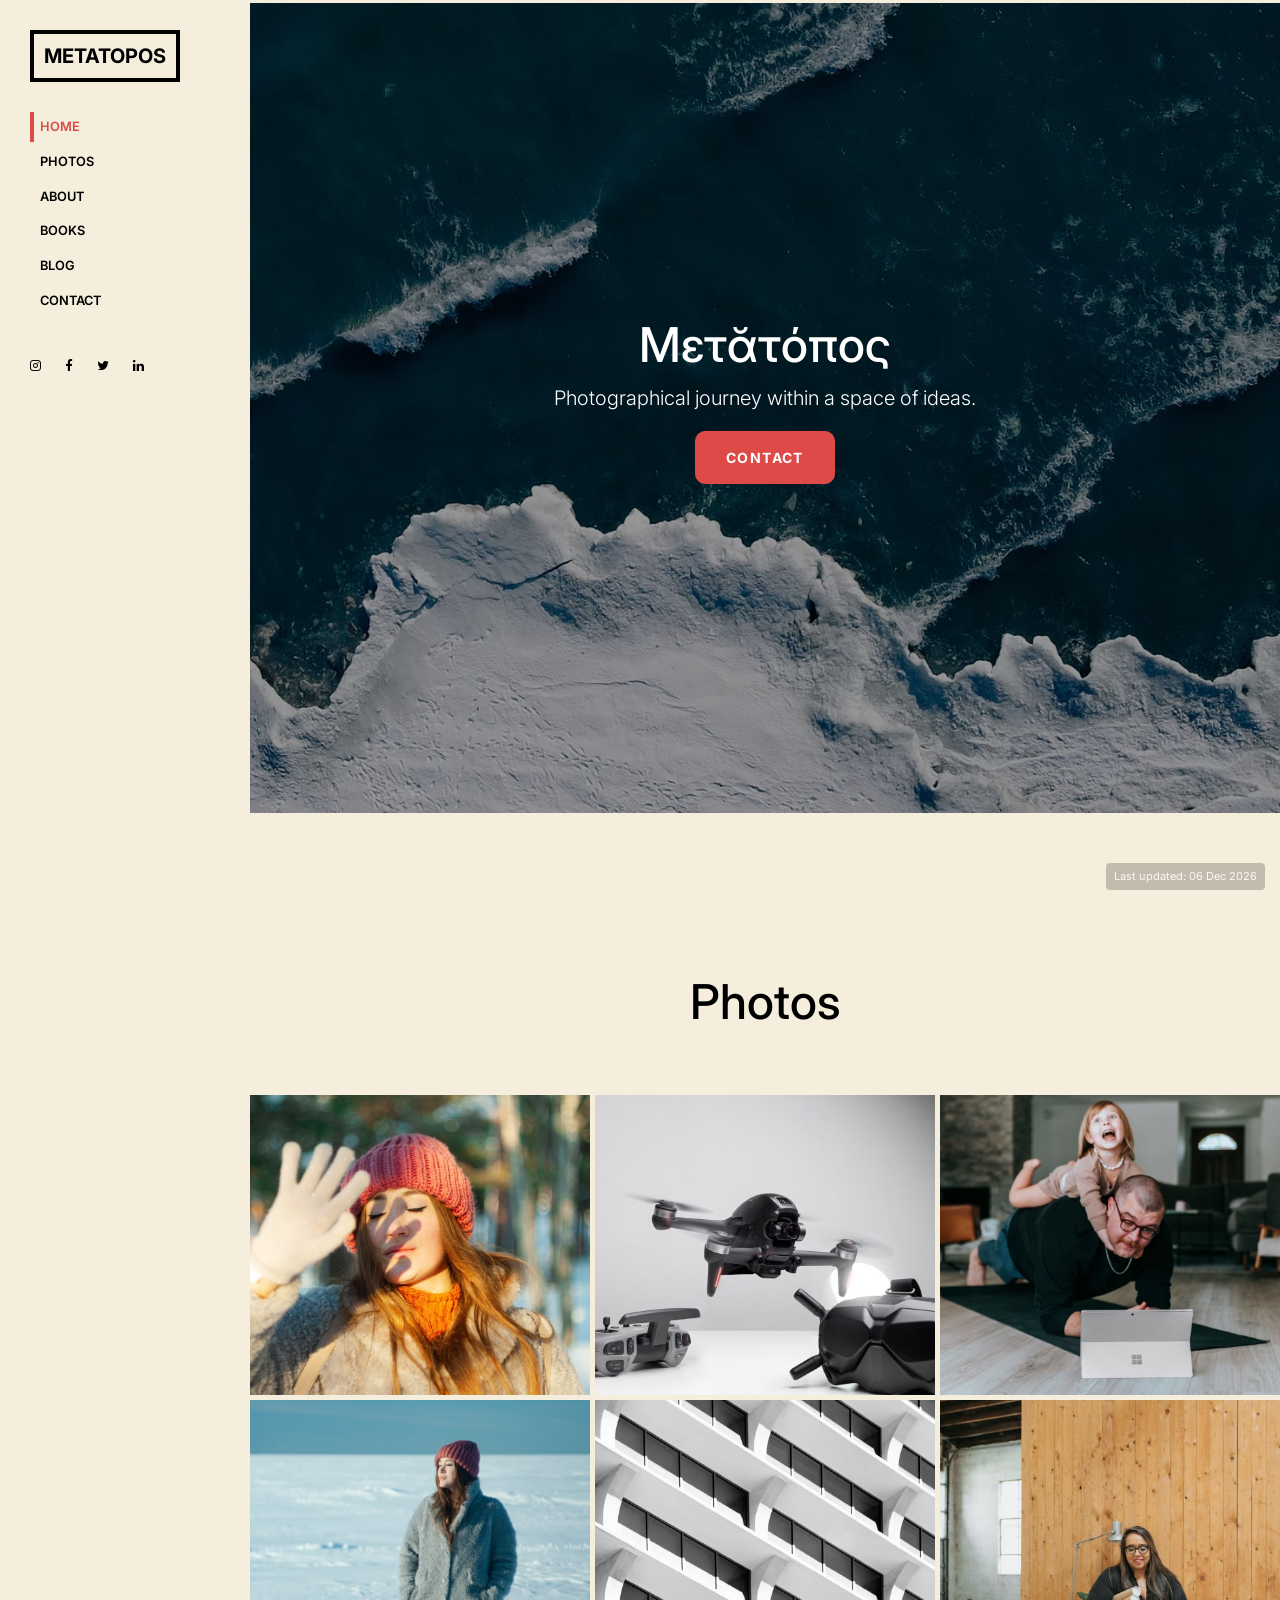
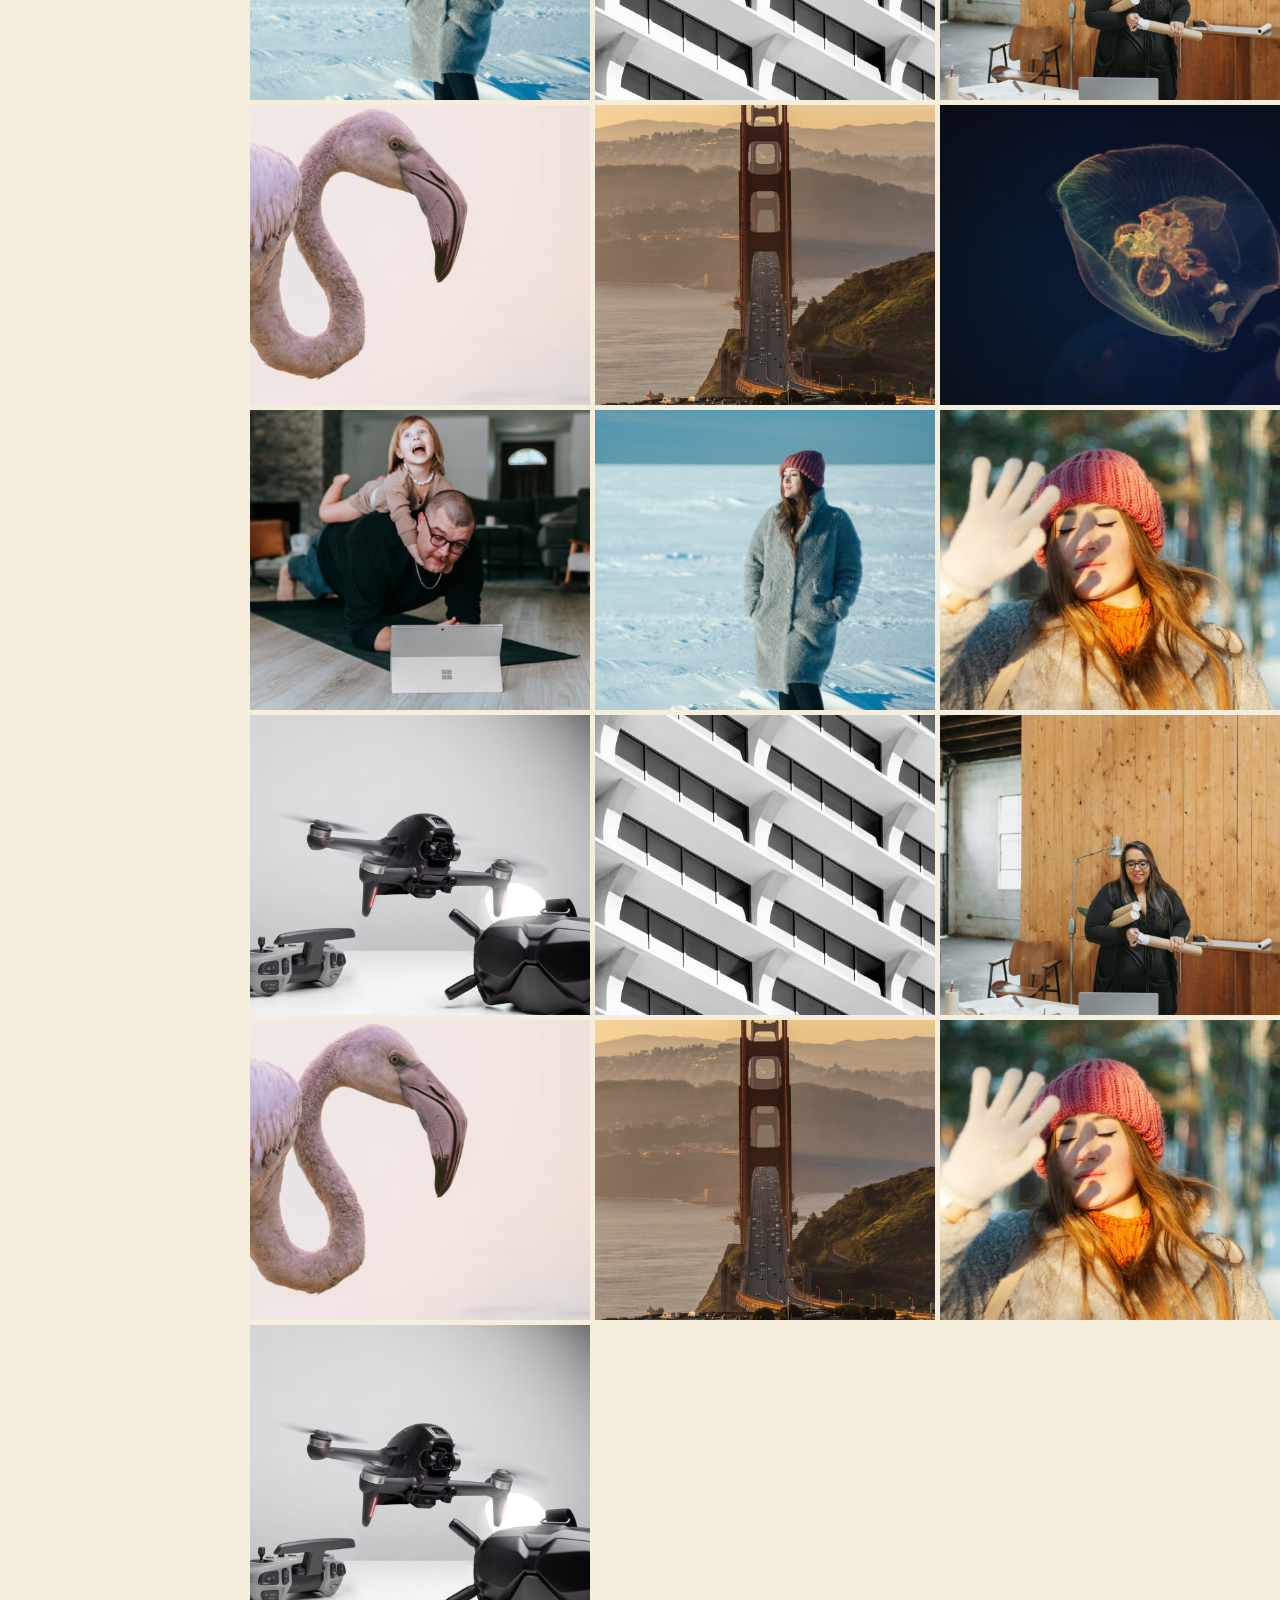
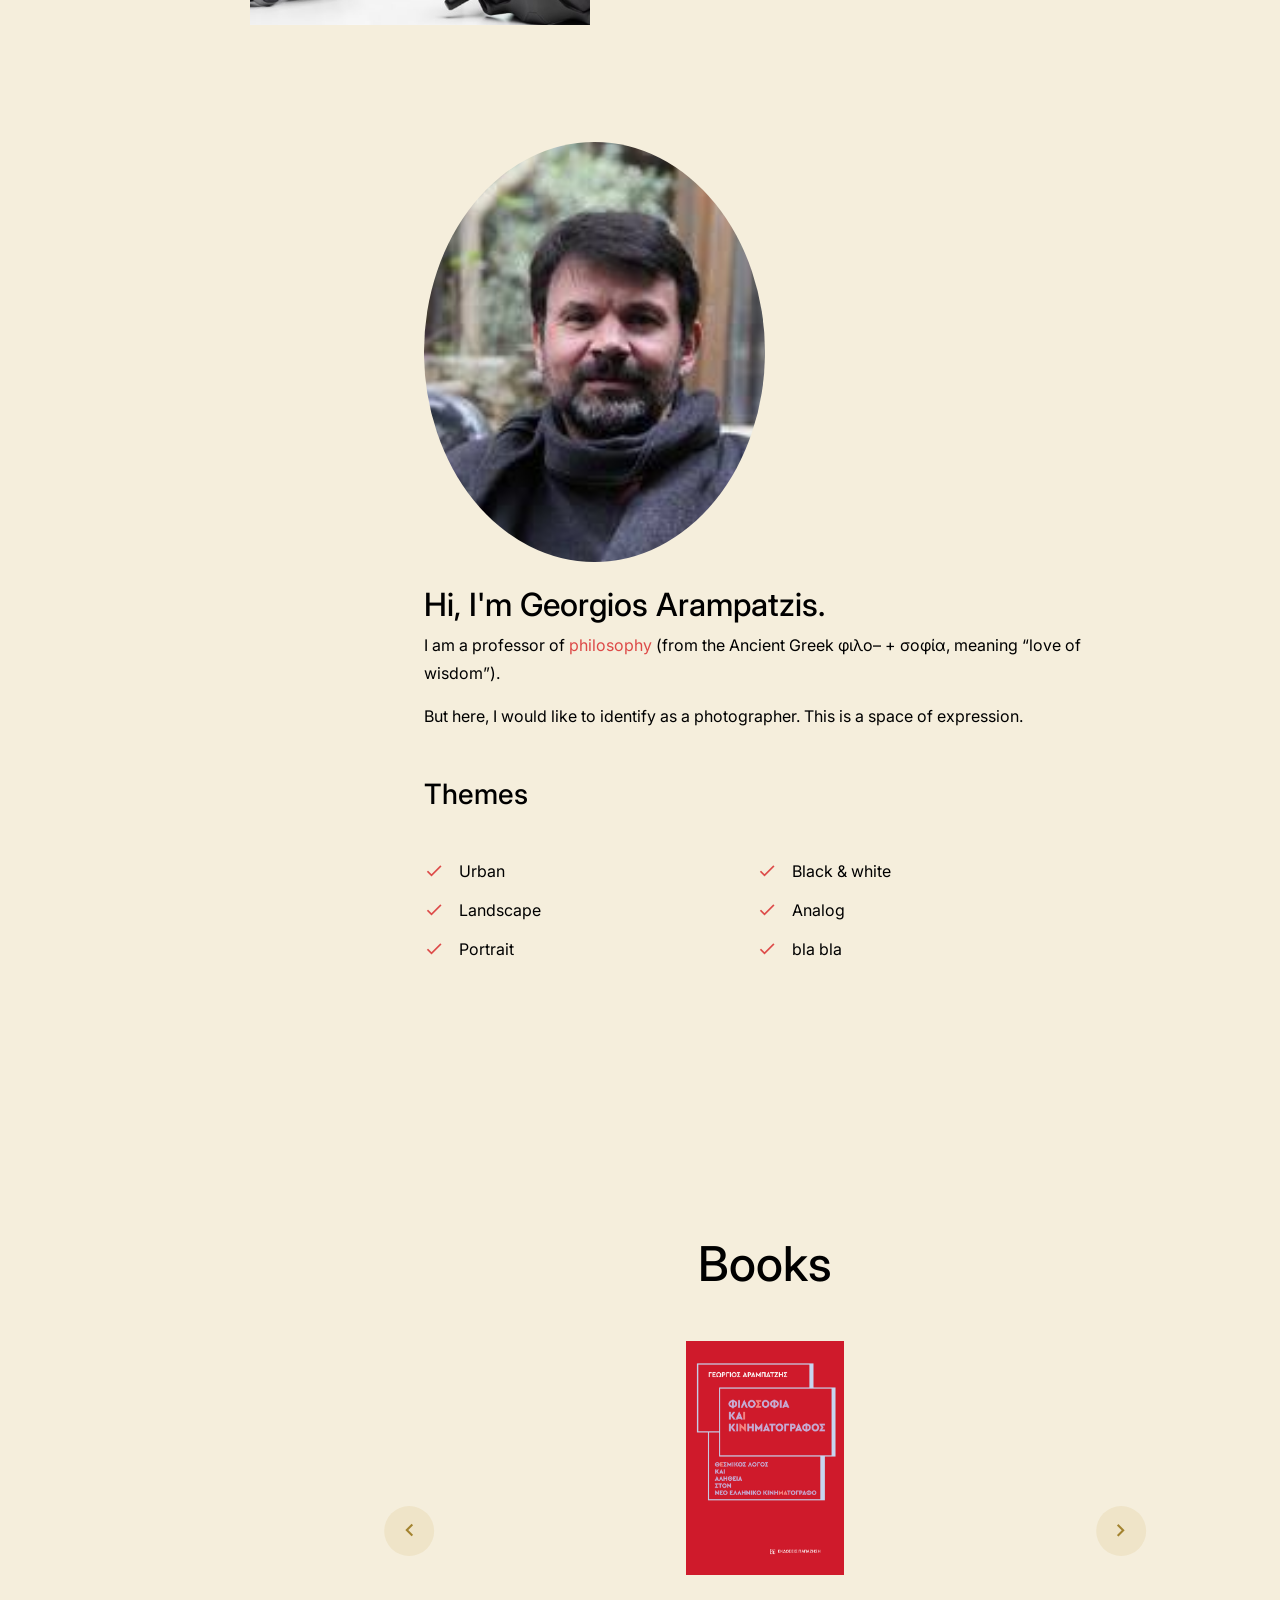
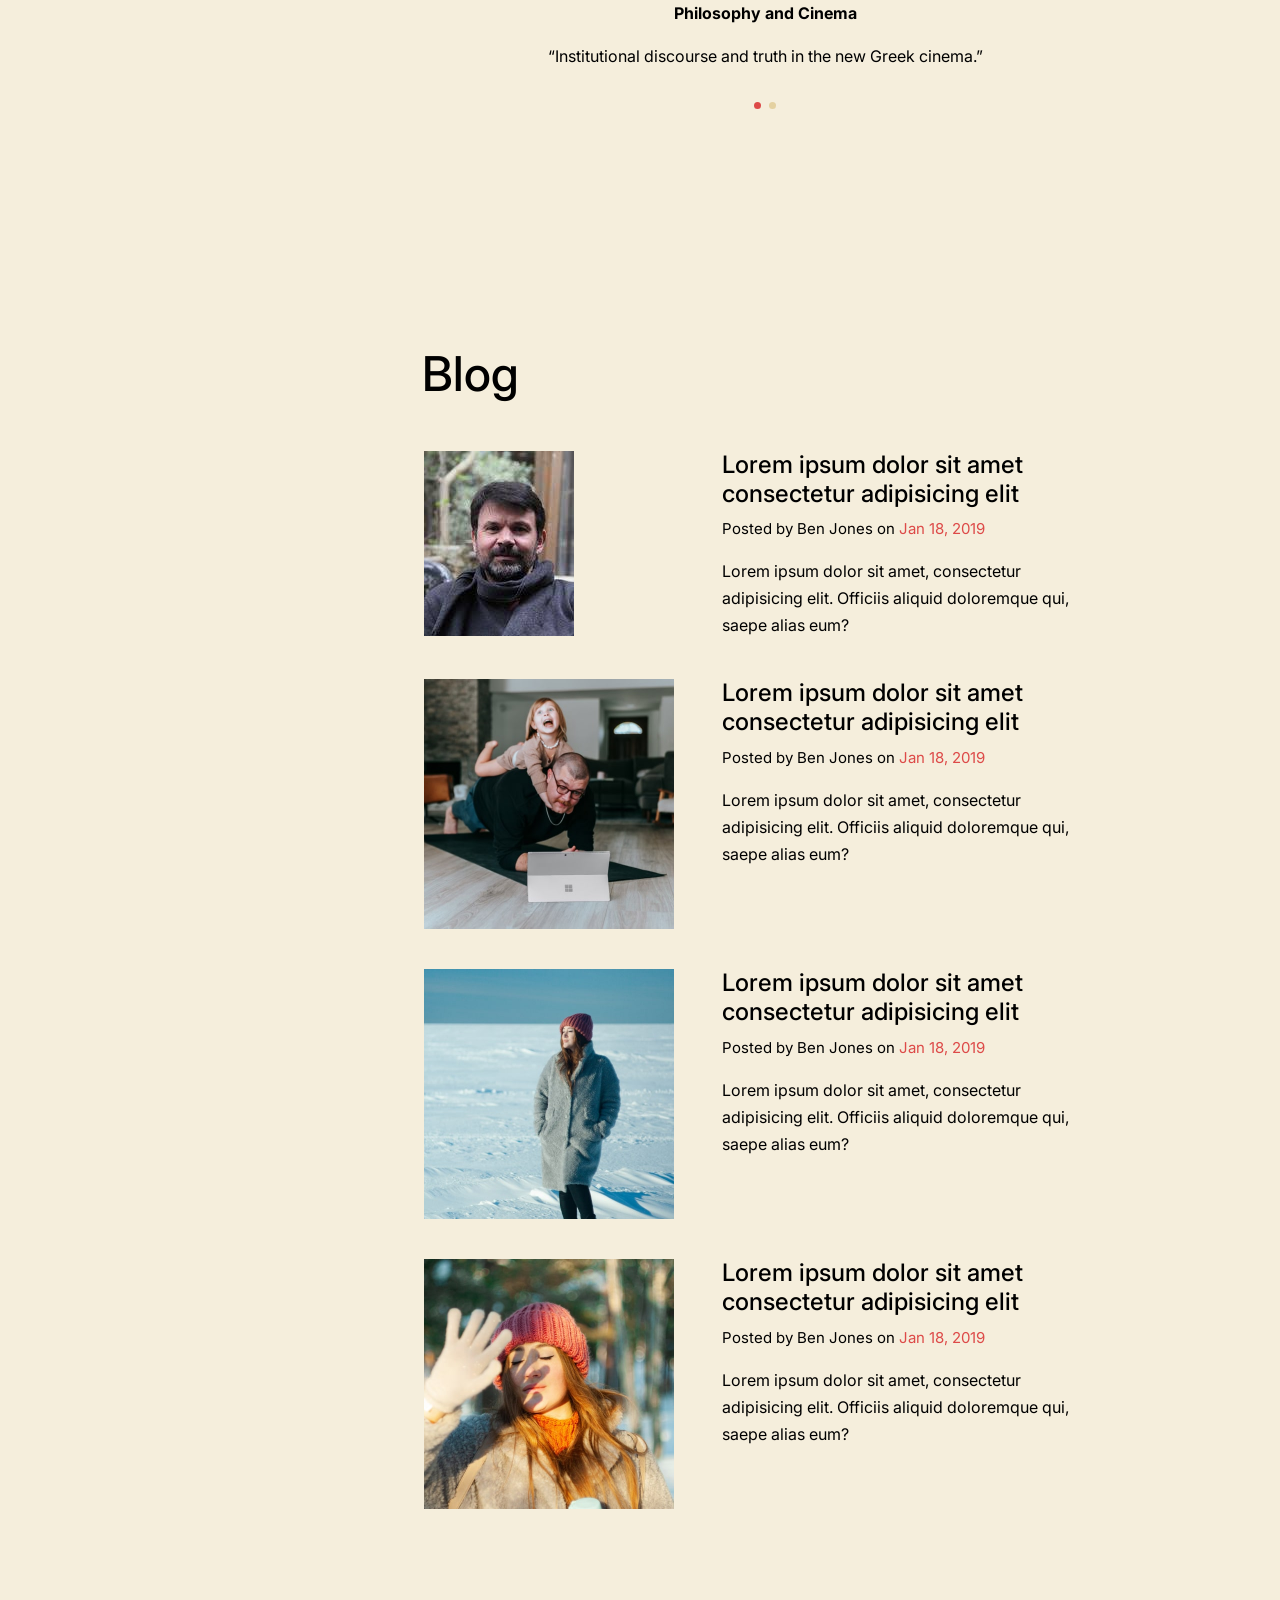
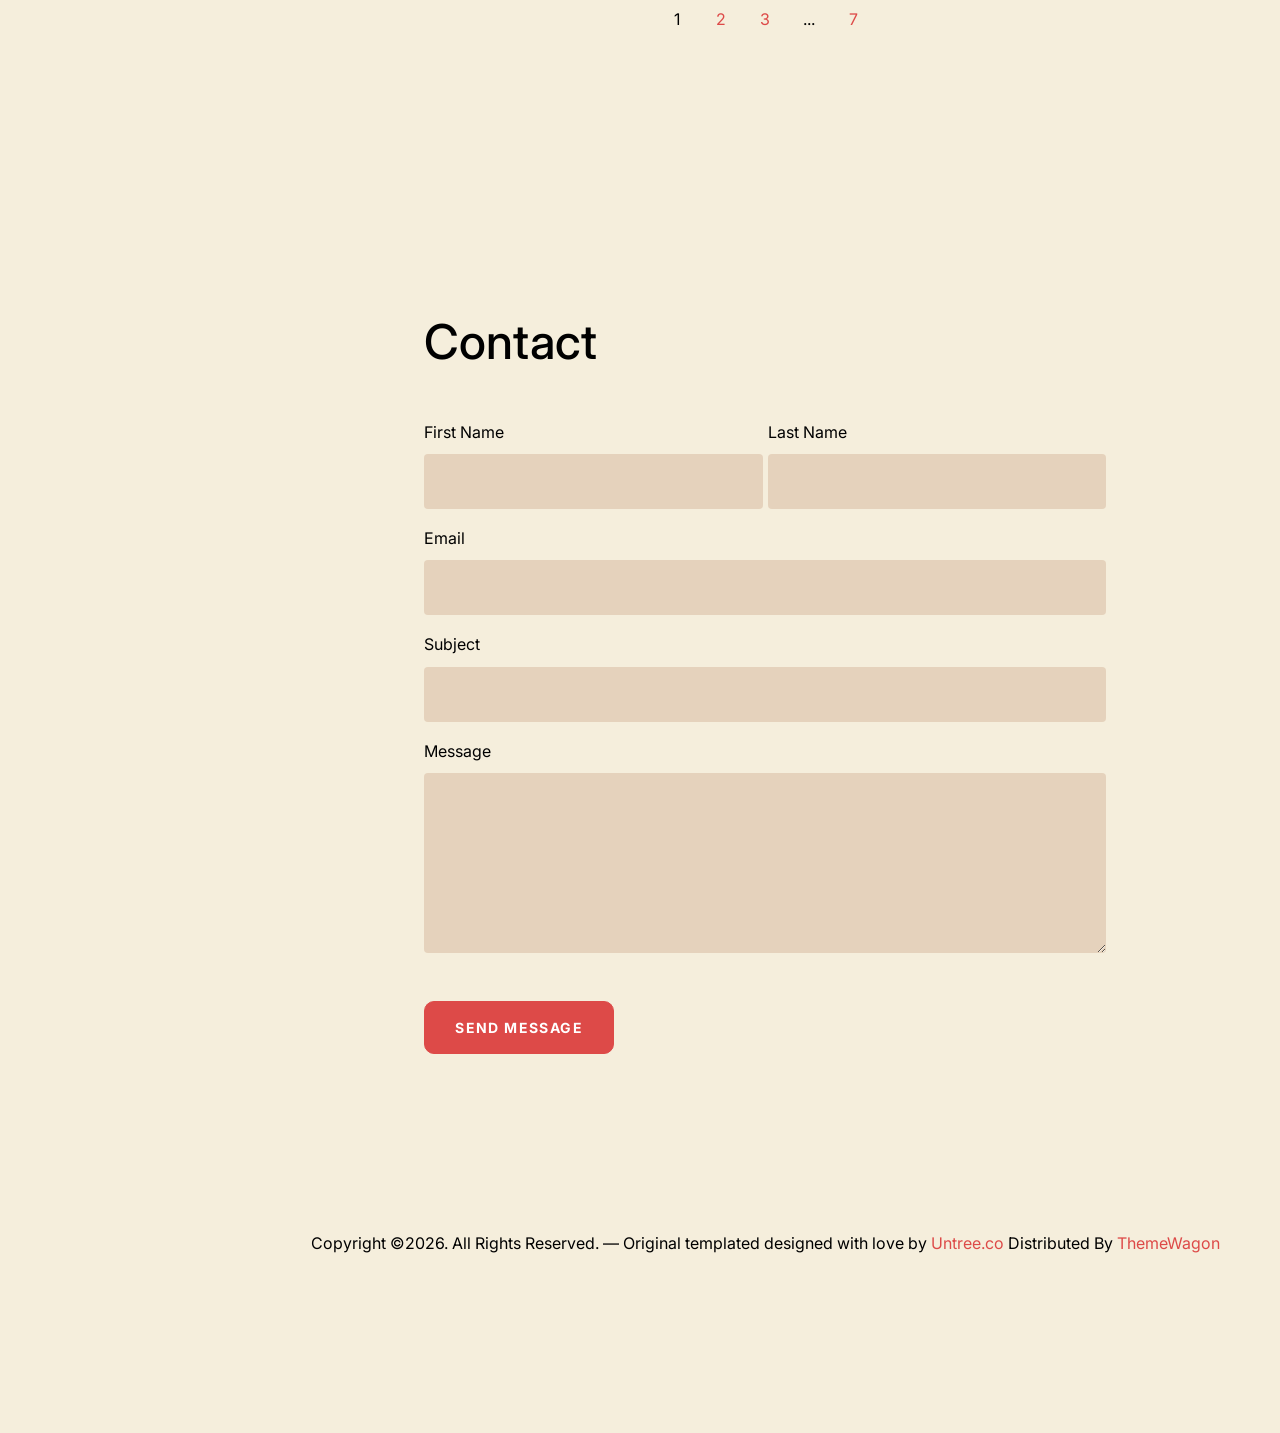
==== index.html @ 6fd3e94b "Insta and fb icons do not open from mobile chrome. Fix attempt 1" ====
<!-- /*
* Template Name: Snap
* Template Author: Untree.co
* Tempalte URI: https://untree.co/
* License: https://creativecommons.org/licenses/by/3.0/
*/ -->
<!doctype html>
<html lang="en">
<head>
  <meta charset="utf-8">
  <meta name="viewport" content="width=device-width, initial-scale=1, shrink-to-fit=no">
  <meta name="author" content="Untree.co">
  <link rel="shortcut icon" href="favicon.png">

  <meta name="description" content="" />
  <meta name="keywords" content="" />
  

  <link href="https://fonts.googleapis.com/css?family=Inter:300,400,500,600, 700,900|Oswald:400,700" rel="stylesheet">


  <link rel="stylesheet" href="fonts/icomoon/style.css">

  <link rel="stylesheet" href="css/bootstrap.min.css">
  <link rel="stylesheet" href="css/magnific-popup.css">
  <link rel="stylesheet" href="css/jquery-ui.css">
  <link rel="stylesheet" href="css/owl.carousel.min.css">
  <link rel="stylesheet" href="css/owl.theme.default.min.css">
  <link rel="stylesheet" href="fonts/flaticon/font/flaticon.css">

  <link rel="stylesheet" href="css/aos.css">
  <link rel="stylesheet" href="css/fancybox.min.css">

  <link rel="stylesheet" href="css/style.css">
  <title>Metatopos &mdash; A photography website</title>


</head>
<body data-spy="scroll" data-target=".site-navbar-target" data-offset="200">


  <div class="site-wrap">

    <div class="site-mobile-menu site-navbar-target">
      <div class="site-mobile-menu-header">
        <div class="site-mobile-menu-close mt-3">
          <span class="icon-close2 js-menu-toggle"></span>
        </div>
      </div>
      <div class="site-mobile-menu-body"></div>
    </div>

    <header class="header-bar d-flex d-lg-block align-items-center site-navbar-target" data-aos="fade-right">
      <div class="site-logo">
        <a href="index.html">Metatopos</a>
      </div>

      <div class="d-inline-block d-lg-none ml-md-0 ml-auto py-3" style="position: relative; top: 3px;"><a href="#" class="site-menu-toggle js-menu-toggle "><span class="icon-menu h3"></span></a></div>

      <div class="main-menu">
        <ul class="js-clone-nav">
          <li><a href="#section-home" class="nav-link">Home</a></li>
          <li><a href="#section-photos" class="nav-link">Photos</a></li>
          <li><a href="#section-about" class="nav-link">About</a></li>
          <li><a href="#section-books" class="nav-link">Books</a></li>
          <li><a href="#section-blog" class="nav-link">Blog</a></li>
          <li><a href="#section-contact" class="nav-link">Contact</a></li>
        </ul>
        <ul class="social js-clone-nav">
          <li>
            <a href="https://www.instagram.com/georgios.arabatzis/" 
              target="_blank" 
              rel="noopener noreferrer">
              <span class="icon-instagram"></span>
            </a>
          </li>
          <li><a href="https://www.facebook.com/georgios.arabatzis.334?locale=el_GR"  target="_blank"><span class="icon-facebook"></span></a></li>
          <li><a href="#"><span class="icon-twitter"></span></a></li>
          <li><a href="#"><span class="icon-linkedin"></span></a></li>
        </ul>
      </div>
    </header> 
    <main class="main-content">

    <section class="site-section-hero bg-image mb-5" style="background-image: url('images/hero-min.jpg');" data-stellar-background-ratio="0.5" id="section-home">
      <div class="row justify-content-center align-items-center">
        <div class="col-md-7 text-center">

          <h1 class="heading text-white" data-aos="fade-up">
            Μετᾰτόπος
          </h1>

          <!-- NEW SENTENCE UNDER TITLE -->
          <p class="text-white lead" data-aos="fade-up" data-aos-delay="50">
            Photographical journey within a space of ideas.
          </p>

          <!-- CONTACT BUTTON MOVED FURTHER DOWN BY ADDING mt-5 -->
          <p class="mt-20" data-aos="fade-up" data-aos-delay="150">
            <a href="#section-contact" class="btn btn-primary btn-md smoothscroll">Contact</a>
          </p>

        </div>
      </div>
    </section>


    <!-- bottom-right last updated -->
    <div class="template-credit">
      <span id="last-modified"></span>
    </div>

    <script>
      // Show the real last modification date of the page
      const modified = new Date(document.lastModified);
      const formatted = modified.toLocaleDateString("en-GB", {
        day: "2-digit",
        month: "short",
        year: "numeric"
      });
      document.getElementById("last-modified").textContent = "Last updated: " + formatted;
    </script>


      <div class="container-fluid site-section">


        <div class="row mb-3">
          <div class="col-12 text-center">
            <h2 class="heading">Photos</h2>
          </div>
        </div>

        <section class="row align-items-stretch photos" id="section-photos">
          <div class="col-12">
            <div class="row align-items-stretch">

              <div class="col-6 col-md-6 col-lg-4" data-aos="fade-up">
                <a href="images/img_4.jpg" class="d-block photo-item" data-fancybox="gallery">
                  <img src="images/img_4.jpg" alt="Image" class="img-fluid mb-0">
                  <div class="photo-text-more">
                    <span class="icon icon-eye"></span>
                  </div>
                </a>
              </div>
              <div class="col-6 col-md-6 col-lg-4" data-aos="fade-up" data-aos-delay="100">
                <a href="images/img_5.jpg" class="d-block photo-item" data-fancybox="gallery">
                  <img src="images/img_5.jpg" alt="Image" class="img-fluid mb-0">
                  <div class="photo-text-more">
                    <span class="icon icon-eye"></span>
                  </div>
                </a>
              </div>

              <div class="col-6 col-md-6 col-lg-4" data-aos="fade-up">
                <a href="images/img_2.jpg" class="d-block photo-item" data-fancybox="gallery">
                  <img src="images/img_2.jpg" alt="Image" class="img-fluid mb-0">
                  <div class="photo-text-more">
                    <span class="icon icon-eye"></span>
                  </div>
                </a>
              </div>
              <div class="col-6 col-md-6 col-lg-4" data-aos="fade-up" data-aos-delay="100">
                <a href="images/img_3.jpg" class="d-block photo-item" data-fancybox="gallery">
                  <img src="images/img_3.jpg" alt="Image" class="img-fluid mb-0">
                  <div class="photo-text-more">
                    <span class="icon icon-eye"></span>
                  </div>
                </a>
              </div>
              <div class="col-6 col-md-6 col-lg-4" data-aos="fade-up" data-aos-delay="200">
                <a href="images/img_6.jpg" class="d-block photo-item" data-fancybox="gallery">
                  <img src="images/img_6.jpg" alt="Image" class="img-fluid mb-0">
                  <div class="photo-text-more">
                    <span class="icon icon-eye"></span>
                  </div>
                </a>
              </div>

              <div class="col-6 col-md-6 col-lg-4" data-aos="fade-up">
                <a href="images/img_7.jpg" class="d-block photo-item" data-fancybox="gallery">
                  <img src="images/img_7.jpg" alt="Image" class="img-fluid mb-0">
                  <div class="photo-text-more">
                    <span class="icon icon-eye"></span>
                  </div>
                </a>
              </div>
              <div class="col-6 col-md-6 col-lg-4" data-aos="fade-up" data-aos-delay="100">
                <a href="images/img_8.jpg" class="d-block photo-item" data-fancybox="gallery">
                  <img src="images/img_8.jpg" alt="Image" class="img-fluid mb-0">
                  <div class="photo-text-more">
                    <span class="icon icon-eye"></span>
                  </div>
                </a>
              </div>
              <div class="col-6 col-md-6 col-lg-4" data-aos="fade-up" data-aos-delay="200">
                <a href="images/img_9.jpg" class="d-block photo-item" data-fancybox="gallery">
                  <img src="images/img_9.jpg" alt="Image" class="img-fluid mb-0">
                  <div class="photo-text-more">
                    <span class="icon icon-eye"></span>
                  </div>
                </a>
              </div>


              <div class="col-6 col-md-6 col-lg-4" data-aos="fade-up">
                <a href="images/img_10.jpg" class="d-block photo-item" data-fancybox="gallery">
                  <img src="images/img_10.jpg" alt="Image" class="img-fluid mb-0">
                  <div class="photo-text-more">
                    <span class="icon icon-eye"></span>
                  </div>
                </a>
              </div>
              <div class="col-6 col-md-6 col-lg-4" data-aos="fade-up" data-aos-delay="200">
                <a href="images/img_2.jpg" class="d-block photo-item" data-fancybox="gallery">
                  <img src="images/img_2.jpg" alt="Image" class="img-fluid mb-0">
                  <div class="photo-text-more">
                    <span class="icon icon-eye"></span>
                  </div>
                </a>
              </div>

              <div class="col-6 col-md-6 col-lg-4" data-aos="fade-up">
                <a href="images/img_3.jpg" class="d-block photo-item" data-fancybox="gallery">
                  <img src="images/img_3.jpg" alt="Image" class="img-fluid mb-0">
                  <div class="photo-text-more">
                    <span class="icon icon-eye"></span>
                  </div>
                </a>
              </div>
              <div class="col-6 col-md-6 col-lg-4" data-aos="fade-up" data-aos-delay="100">
                <a href="images/img_4.jpg" class="d-block photo-item" data-fancybox="gallery">
                  <img src="images/img_4.jpg" alt="Image" class="img-fluid mb-0">
                  <div class="photo-text-more">
                    <span class="icon icon-eye"></span>
                  </div>
                </a>
              </div>
              <div class="col-6 col-md-6 col-lg-4" data-aos="fade-up" data-aos-delay="200">
                <a href="images/img_5.jpg" class="d-block photo-item" data-fancybox="gallery">
                  <img src="images/img_5.jpg" alt="Image" class="img-fluid mb-0">
                  <div class="photo-text-more">
                    <span class="icon icon-eye"></span>
                  </div>
                </a>
              </div>

              <div class="col-6 col-md-6 col-lg-4" data-aos="fade-up">
                <a href="images/img_6.jpg" class="d-block photo-item" data-fancybox="gallery">
                  <img src="images/img_6.jpg" alt="Image" class="img-fluid mb-0">
                  <div class="photo-text-more">
                    <span class="icon icon-eye"></span>
                  </div>
                </a>
              </div>
              <div class="col-6 col-md-6 col-lg-4" data-aos="fade-up" data-aos-delay="100">
                <a href="images/img_7.jpg" class="d-block photo-item" data-fancybox="gallery">
                  <img src="images/img_7.jpg" alt="Image" class="img-fluid mb-0">
                  <div class="photo-text-more">
                    <span class="icon icon-eye"></span>
                  </div>
                </a>
              </div>
              <div class="col-6 col-md-6 col-lg-4" data-aos="fade-up" data-aos-delay="200">
                <a href="images/img_8.jpg" class="d-block photo-item" data-fancybox="gallery">
                  <img src="images/img_8.jpg" alt="Image" class="img-fluid mb-0">
                  <div class="photo-text-more">
                    <span class="icon icon-eye"></span>
                  </div>
                </a>
              </div>

              <div class="col-6 col-md-6 col-lg-4" data-aos="fade-up" data-aos-delay="100">
                <a href="images/img_9.jpg" class="d-block photo-item" data-fancybox="gallery">
                  <img src="images/img_9.jpg" alt="Image" class="img-fluid mb-0">
                  <div class="photo-text-more">
                    <span class="icon icon-eye"></span>
                  </div>
                </a>
              </div>
              <div class="col-6 col-md-6 col-lg-4" data-aos="fade-up" data-aos-delay="100">
                <a href="images/img_4.jpg" class="d-block photo-item" data-fancybox="gallery">
                  <img src="images/img_4.jpg" alt="Image" class="img-fluid mb-0">
                  <div class="photo-text-more">
                    <span class="icon icon-eye"></span>
                  </div>
                </a>
              </div>
              <div class="col-6 col-md-6 col-lg-4" data-aos="fade-up" data-aos-delay="200">
                <a href="images/img_5.jpg" class="d-block photo-item" data-fancybox="gallery">
                  <img src="images/img_5.jpg" alt="Image" class="img-fluid mb-0">
                  <div class="photo-text-more">
                    <span class="icon icon-eye"></span>
                  </div>
                </a>
              </div>



            </div>

          </div>
        </section> <!-- #section-photos -->

        <section class="site-section" id="section-about">
          <div class="container">
            <div class="row justify-content-center">

              <div class="col-md-8">

                <!-- <h2 class="heading">About</h2> -->

                <img src="images/arampatzis_profil.jpg" alt="Image" class="img-fluid mb-4 w-50 rounded-circle">

                <div data-aos="fade-up"  data-aos-delay="100">
                  <h2 class="">Hi, I'm Georgios Arampatzis.</h2>
                  <p>I am a professor of <a href="https://en.wikipedia.org/wiki/Philosophy">philosophy</a> (from the Ancient Greek φιλο– + σοφία, meaning “love of wisdom”).</p>
                  <p>But here, I would like to identify as a photographer. This is a space of expression.</p>
                  <h3 class=" mt-5">Themes</h3>
                  
                  <div class="d-block d-md-flex mt-5">
                    <div class="mr-md-auto mr-2">
                      <ul class="ul-check list-unstyled primary">
                        <li>Urban</li>
                        <li>Landscape</li>
                        <li>Portrait</li>
                      </ul>
                    </div>
                    <div class="mr-md-auto">
                      <ul class="ul-check list-unstyled primary">
                        <li>Black & white</li>
                        <li>Analog</li>
                        <li>bla bla</li>
                      </ul>
                    </div>

                  </div>
                </div>
              </div>
            </div>
          </div>
        </section>

        <section class="site-section" id="section-books">
          <div class="container">
            <div class="row justify-content-center">
              <div class="col-md-8 text-center">
                <h2 class="heading">Books</h2>

                <div class="row justify-content-center">
                  <div class="col-md-12">

                    <div class="owl-carousel slide-one-item home-slider">

                      <div class="testimony text-center px-md-4">
                        <figure class="mx-auto d-inline-block">
                          <img src="images/book_phil_cine_arampatzis.jpg" alt="Free Template by Untree.co" class="mx-auto img-fluid w-25">
                        </figure>
                        <p class="text-black"><strong>Philosophy and Cinema</strong></p>
                        <blockquote>
                          <p>&ldquo;Institutional discourse and truth in the new Greek cinema.&rdquo;</p>
                        </blockquote>
                      </div>

                      <div class="testimony text-center px-md-4">
                        <figure class="mx-auto d-inline-block">
                          <img src="images/book_byzantine_phil_arampatzis.jpg" alt="Free Template by Untree.co" class="mx-auto img-fluid w-25">
                        </figure>
                        <p class="text-black"><strong>On the epistemic field of Byzantine Philosophy.</strong></p>
                        <blockquote>
                          <p>&ldquo;The difficulties of the self-institution of Byzantine philosophy as a value-neutral scientific discipline...&rdquo;</p>
                        </blockquote>
                      </div>


                    </div>

                  </div>
                </div>
              </div>
            </div>
          </div>
        </section>

        <section class="site-section" id="section-blog">
          <div class="container">
            <div class="row justify-content-center">
              <div class="col-md-8">
                <div class="row">
                  <h2 class="heading"  data-aos="fade-up">Blog</h2>
                  <div class="col-md-12 mb-4" data-aos="fade-up">
                    <div class="d-md-flex d-block blog-entry align-items-start">
                      <div class="mr-0 mr-md-5 mb-3 img-wrap"><a href="#"><img src="images/arampatzis_profil.jpg" alt="Image" class="img-fluid mb-0"></a></div>
                      <div>
                        <h2 class="mt-0 mb-2"><a href="#">Lorem ipsum dolor sit amet consectetur adipisicing elit</a></h2>
                        <div class="meta mb-3">Posted by Ben Jones on <a href="#">Jan 18, 2019</a></div>
                        <p>Lorem ipsum dolor sit amet, consectetur adipisicing elit. Officiis aliquid doloremque qui, saepe alias eum?</p>
                      </div>
                    </div>
                  </div>

                  <div class="col-md-12 mb-4" data-aos="fade-up">
                    <div class="d-md-flex d-block blog-entry align-items-start">
                      <div class="mr-0 mr-md-5 mb-3 img-wrap"><a href="#"><img src="images/img_2.jpg" alt="Image" class="img-fluid mb-0"></a></div>
                      <div>
                        <h2 class="mt-0 mb-2"><a href="#">Lorem ipsum dolor sit amet consectetur adipisicing elit</a></h2>
                        <div class="meta mb-3">Posted by Ben Jones on <a href="#">Jan 18, 2019</a></div>
                        <p>Lorem ipsum dolor sit amet, consectetur adipisicing elit. Officiis aliquid doloremque qui, saepe alias eum?</p>
                      </div>
                    </div>
                  </div>

                  <div class="col-md-12 mb-4" data-aos="fade-up">
                    <div class="d-md-flex d-block blog-entry align-items-start">
                      <div class="mr-0 mr-md-5 mb-3 img-wrap"><a href="#"><img src="images/img_3.jpg" alt="Image" class="img-fluid mb-0"></a></div>
                      <div>
                        <h2 class="mt-0 mb-2"><a href="#">Lorem ipsum dolor sit amet consectetur adipisicing elit</a></h2>
                        <div class="meta mb-3">Posted by Ben Jones on <a href="#">Jan 18, 2019</a></div>
                        <p>Lorem ipsum dolor sit amet, consectetur adipisicing elit. Officiis aliquid doloremque qui, saepe alias eum?</p>
                      </div>
                    </div>
                  </div>

                  <div class="col-md-12 mb-4" data-aos="fade-up">
                    <div class="d-md-flex d-block blog-entry align-items-start">
                      <div class="mr-0 mr-md-5 mb-3 img-wrap"><a href="#"><img src="images/img_4.jpg" alt="Image" class="img-fluid mb-0"></a></div>
                      <div>
                        <h2 class="mt-0 mb-2"><a href="#">Lorem ipsum dolor sit amet consectetur adipisicing elit</a></h2>
                        <div class="meta mb-3">Posted by Ben Jones on <a href="#">Jan 18, 2019</a></div>
                        <p>Lorem ipsum dolor sit amet, consectetur adipisicing elit. Officiis aliquid doloremque qui, saepe alias eum?</p>
                      </div>
                    </div>
                  </div>  

                  <div class="col-12 text-center">
                    <div class="custom-pagination">
                      <span>1</span>
                      <a href="#">2</a>
                      <a href="#">3</a>
                      <span>...</span>
                      <a href="#">7</a>
                    </div>
                  </div>
                </div>
              </div>
            </div>
          </div>
        </section>

        <section class="site-section" id="section-contact">
          <div class="container">
            <div class="row justify-content-center">
              <div class="col-md-8">
                <h2 class=" mb-5 heading">Contact</h2>

                <form action="#">



                  <div class="row form-group">
                    <div class="col-md-6 mb-3 mb-md-0">
                      <label class="" for="fname">First Name</label>
                      <input type="text" id="fname" class="form-control">
                    </div>
                    <div class="col-md-6">
                      <label class="" for="lname">Last Name</label>
                      <input type="text" id="lname" class="form-control">
                    </div>
                  </div>

                  <div class="row form-group">

                    <div class="col-md-12">
                      <label class="" for="email">Email</label> 
                      <input type="email" id="email" class="form-control">
                    </div>
                  </div>

                  <div class="row form-group">

                    <div class="col-md-12">
                      <label class="" for="subject">Subject</label> 
                      <input type="subject" id="subject" class="form-control">
                    </div>
                  </div>

                  <div class="row form-group mb-5">
                    <div class="col-md-12">
                      <label class="" for="message">Message</label> 
                      <textarea name="message" id="message" cols="30" rows="7" class="form-control"></textarea>
                    </div>
                  </div>

                  <div class="row form-group">
                    <div class="col-md-12">
                      <input type="submit" value="Send Message" class="btn btn-primary btn-md">
                    </div>
                  </div>


                </form>
              </div>
            </div>
          </div>
        </section>

        <div class="row justify-content-center">
          <div class="col-md-12 text-center py-5">
            <p>Copyright &copy;<script>document.write(new Date().getFullYear());</script>. All Rights Reserved. &mdash; Original templated designed with love by <a href="https://untree.co">Untree.co</a> Distributed By <a href="https://themewagon.com">ThemeWagon</a><!-- License information: https://untree.co/license/ -->
            </p>
          </div>
        </div>
      </div>
    </main>

  </div> <!-- .site-wrap -->

  <script src="js/jquery-3.3.1.min.js"></script>
  <script src="js/jquery-migrate-3.0.1.min.js"></script>
  <script src="js/jquery.easing.1.3.js"></script>
  <script src="js/jquery-ui.js"></script>
  <script src="js/popper.min.js"></script>
  <script src="js/bootstrap.min.js"></script>
  <script src="js/owl.carousel.min.js"></script>
  <script src="js/jquery.stellar.min.js"></script>
  <script src="js/jquery.countdown.min.js"></script>
  <script src="js/jquery.magnific-popup.min.js"></script>
  <script src="js/aos.js"></script>
  <script src="js/lozad.min.js"></script>
  

  <script src="js/jquery.fancybox.min.js"></script>

  <script src="js/main.js"></script>

  <!-- Global site tag (gtag.js) - Google Analytics -->
  </body>
</html>
---- fonts/icomoon/style.css ----
@font-face {
  font-family: 'icomoon';
  src:  url('fonts/icomoon.eot?10si43');
  src:  url('fonts/icomoon.eot?10si43#iefix') format('embedded-opentype'),
    url('fonts/icomoon.ttf?10si43') format('truetype'),
    url('fonts/icomoon.woff?10si43') format('woff'),
    url('fonts/icomoon.svg?10si43#icomoon') format('svg');
  font-weight: normal;
  font-style: normal;
}

[class^="icon-"], [class*=" icon-"] {
  /* use !important to prevent issues with browser extensions that change fonts */
  font-family: 'icomoon' !important;
  speak: none;
  font-style: normal;
  font-weight: normal;
  font-variant: normal;
  text-transform: none;
  line-height: 1;

  /* Better Font Rendering =========== */
  -webkit-font-smoothing: antialiased;
  -moz-osx-font-smoothing: grayscale;
}

.icon-asterisk:before {
  content: "\f069";
}
.icon-plus:before {
  content: "\f067";
}
.icon-question:before {
  content: "\f128";
}
.icon-minus:before {
  content: "\f068";
}
.icon-glass:before {
  content: "\f000";
}
.icon-music:before {
  content: "\f001";
}
.icon-search:before {
  content: "\f002";
}
.icon-envelope-o:before {
  content: "\f003";
}
.icon-heart:before {
  content: "\f004";
}
.icon-star:before {
  content: "\f005";
}
.icon-star-o:before {
  content: "\f006";
}
.icon-user:before {
  content: "\f007";
}
.icon-film:before {
  content: "\f008";
}
.icon-th-large:before {
  content: "\f009";
}
.icon-th:before {
  content: "\f00a";
}
.icon-th-list:before {
  content: "\f00b";
}
.icon-check:before {
  content: "\f00c";
}
.icon-close:before {
  content: "\f00d";
}
.icon-remove:before {
  content: "\f00d";
}
.icon-times:before {
  content: "\f00d";
}
.icon-search-plus:before {
  content: "\f00e";
}
.icon-search-minus:before {
  content: "\f010";
}
.icon-power-off:before {
  content: "\f011";
}
.icon-signal:before {
  content: "\f012";
}
.icon-cog:before {
  content: "\f013";
}
.icon-gear:before {
  content: "\f013";
}
.icon-trash-o:before {
  content: "\f014";
}
.icon-home:before {
  content: "\f015";
}
.icon-file-o:before {
  content: "\f016";
}
.icon-clock-o:before {
  content: "\f017";
}
.icon-road:before {
  content: "\f018";
}
.icon-download:before {
  content: "\f019";
}
.icon-arrow-circle-o-down:before {
  content: "\f01a";
}
.icon-arrow-circle-o-up:before {
  content: "\f01b";
}
.icon-inbox:before {
  content: "\f01c";
}
.icon-play-circle-o:before {
  content: "\f01d";
}
.icon-repeat:before {
  content: "\f01e";
}
.icon-rotate-right:before {
  content: "\f01e";
}
.icon-refresh:before {
  content: "\f021";
}
.icon-list-alt:before {
  content: "\f022";
}
.icon-lock:before {
  content: "\f023";
}
.icon-flag:before {
  content: "\f024";
}
.icon-headphones:before {
  content: "\f025";
}
.icon-volume-off:before {
  content: "\f026";
}
.icon-volume-down:before {
  content: "\f027";
}
.icon-volume-up:before {
  content: "\f028";
}
.icon-qrcode:before {
  content: "\f029";
}
.icon-barcode:before {
  content: "\f02a";
}
.icon-tag:before {
  content: "\f02b";
}
.icon-tags:before {
  content: "\f02c";
}
.icon-book:before {
  content: "\f02d";
}
.icon-bookmark:before {
  content: "\f02e";
}
.icon-print:before {
  content: "\f02f";
}
.icon-camera:before {
  content: "\f030";
}
.icon-font:before {
  content: "\f031";
}
.icon-bold:before {
  content: "\f032";
}
.icon-italic:before {
  content: "\f033";
}
.icon-text-height:before {
  content: "\f034";
}
.icon-text-width:before {
  content: "\f035";
}
.icon-align-left:before {
  content: "\f036";
}
.icon-align-center:before {
  content: "\f037";
}
.icon-align-right:before {
  content: "\f038";
}
.icon-align-justify:before {
  content: "\f039";
}
.icon-list:before {
  content: "\f03a";
}
.icon-dedent:before {
  content: "\f03b";
}
.icon-outdent:before {
  content: "\f03b";
}
.icon-indent:before {
  content: "\f03c";
}
.icon-video-camera:before {
  content: "\f03d";
}
.icon-image:before {
  content: "\f03e";
}
.icon-photo:before {
  content: "\f03e";
}
.icon-picture-o:before {
  content: "\f03e";
}
.icon-pencil:before {
  content: "\f040";
}
.icon-map-marker:before {
  content: "\f041";
}
.icon-adjust:before {
  content: "\f042";
}
.icon-tint:before {
  content: "\f043";
}
.icon-edit:before {
  content: "\f044";
}
.icon-pencil-square-o:before {
  content: "\f044";
}
.icon-share-square-o:before {
  content: "\f045";
}
.icon-check-square-o:before {
  content: "\f046";
}
.icon-arrows:before {
  content: "\f047";
}
.icon-step-backward:before {
  content: "\f048";
}
.icon-fast-backward:before {
  content: "\f049";
}
.icon-backward:before {
  content: "\f04a";
}
.icon-play:before {
  content: "\f04b";
}
.icon-pause:before {
  content: "\f04c";
}
.icon-stop:before {
  content: "\f04d";
}
.icon-forward:before {
  content: "\f04e";
}
.icon-fast-forward:before {
  content: "\f050";
}
.icon-step-forward:before {
  content: "\f051";
}
.icon-eject:before {
  content: "\f052";
}
.icon-chevron-left:before {
  content: "\f053";
}
.icon-chevron-right:before {
  content: "\f054";
}
.icon-plus-circle:before {
  content: "\f055";
}
.icon-minus-circle:before {
  content: "\f056";
}
.icon-times-circle:before {
  content: "\f057";
}
.icon-check-circle:before {
  content: "\f058";
}
.icon-question-circle:before {
  content: "\f059";
}
.icon-info-circle:before {
  content: "\f05a";
}
.icon-crosshairs:before {
  content: "\f05b";
}
.icon-times-circle-o:before {
  content: "\f05c";
}
.icon-check-circle-o:before {
  content: "\f05d";
}
.icon-ban:before {
  content: "\f05e";
}
.icon-arrow-left:before {
  content: "\f060";
}
.icon-arrow-right:before {
  content: "\f061";
}
.icon-arrow-up:before {
  content: "\f062";
}
.icon-arrow-down:before {
  content: "\f063";
}
.icon-mail-forward:before {
  content: "\f064";
}
.icon-share:before {
  content: "\f064";
}
.icon-expand:before {
  content: "\f065";
}
.icon-compress:before {
  content: "\f066";
}
.icon-exclamation-circle:before {
  content: "\f06a";
}
.icon-gift:before {
  content: "\f06b";
}
.icon-leaf:before {
  content: "\f06c";
}
.icon-fire:before {
  content: "\f06d";
}
.icon-eye:before {
  content: "\f06e";
}
.icon-eye-slash:before {
  content: "\f070";
}
.icon-exclamation-triangle:before {
  content: "\f071";
}
.icon-warning:before {
  content: "\f071";
}
.icon-plane:before {
  content: "\f072";
}
.icon-calendar:before {
  content: "\f073";
}
.icon-random:before {
  content: "\f074";
}
.icon-comment:before {
  content: "\f075";
}
.icon-magnet:before {
  content: "\f076";
}
.icon-chevron-up:before {
  content: "\f077";
}
.icon-chevron-down:before {
  content: "\f078";
}
.icon-retweet:before {
  content: "\f079";
}
.icon-shopping-cart:before {
  content: "\f07a";
}
.icon-folder:before {
  content: "\f07b";
}
.icon-folder-open:before {
  content: "\f07c";
}
.icon-arrows-v:before {
  content: "\f07d";
}
.icon-arrows-h:before {
  content: "\f07e";
}
.icon-bar-chart:before {
  content: "\f080";
}
.icon-bar-chart-o:before {
  content: "\f080";
}
.icon-twitter-square:before {
  content: "\f081";
}
.icon-facebook-square:before {
  content: "\f082";
}
.icon-camera-retro:before {
  content: "\f083";
}
.icon-key:before {
  content: "\f084";
}
.icon-cogs:before {
  content: "\f085";
}
.icon-gears:before {
  content: "\f085";
}
.icon-comments:before {
  content: "\f086";
}
.icon-thumbs-o-up:before {
  content: "\f087";
}
.icon-thumbs-o-down:before {
  content: "\f088";
}
.icon-star-half:before {
  content: "\f089";
}
.icon-heart-o:before {
  content: "\f08a";
}
.icon-sign-out:before {
  content: "\f08b";
}
.icon-linkedin-square:before {
  content: "\f08c";
}
.icon-thumb-tack:before {
  content: "\f08d";
}
.icon-external-link:before {
  content: "\f08e";
}
.icon-sign-in:before {
  content: "\f090";
}
.icon-trophy:before {
  content: "\f091";
}
.icon-github-square:before {
  content: "\f092";
}
.icon-upload:before {
  content: "\f093";
}
.icon-lemon-o:before {
  content: "\f094";
}
.icon-phone:before {
  content: "\f095";
}
.icon-square-o:before {
  content: "\f096";
}
.icon-bookmark-o:before {
  content: "\f097";
}
.icon-phone-square:before {
  content: "\f098";
}
.icon-twitter:before {
  content: "\f099";
}
.icon-facebook:before {
  content: "\f09a";
}
.icon-facebook-f:before {
  content: "\f09a";
}
.icon-github:before {
  content: "\f09b";
}
.icon-unlock:before {
  content: "\f09c";
}
.icon-credit-card:before {
  content: "\f09d";
}
.icon-feed:before {
  content: "\f09e";
}
.icon-rss:before {
  content: "\f09e";
}
.icon-hdd-o:before {
  content: "\f0a0";
}
.icon-bullhorn:before {
  content: "\f0a1";
}
.icon-bell-o:before {
  content: "\f0a2";
}
.icon-certificate:before {
  content: "\f0a3";
}
.icon-hand-o-right:before {
  content: "\f0a4";
}
.icon-hand-o-left:before {
  content: "\f0a5";
}
.icon-hand-o-up:before {
  content: "\f0a6";
}
.icon-hand-o-down:before {
  content: "\f0a7";
}
.icon-arrow-circle-left:before {
  content: "\f0a8";
}
.icon-arrow-circle-right:before {
  content: "\f0a9";
}
.icon-arrow-circle-up:before {
  content: "\f0aa";
}
.icon-arrow-circle-down:before {
  content: "\f0ab";
}
.icon-globe:before {
  content: "\f0ac";
}
.icon-wrench:before {
  content: "\f0ad";
}
.icon-tasks:before {
  content: "\f0ae";
}
.icon-filter:before {
  content: "\f0b0";
}
.icon-briefcase:before {
  content: "\f0b1";
}
.icon-arrows-alt:before {
  content: "\f0b2";
}
.icon-group:before {
  content: "\f0c0";
}
.icon-users:before {
  content: "\f0c0";
}
.icon-chain:before {
  content: "\f0c1";
}
.icon-link:before {
  content: "\f0c1";
}
.icon-cloud:before {
  content: "\f0c2";
}
.icon-flask:before {
  content: "\f0c3";
}
.icon-cut:before {
  content: "\f0c4";
}
.icon-scissors:before {
  content: "\f0c4";
}
.icon-copy:before {
  content: "\f0c5";
}
.icon-files-o:before {
  content: "\f0c5";
}
.icon-paperclip:before {
  content: "\f0c6";
}
.icon-floppy-o:before {
  content: "\f0c7";
}
.icon-save:before {
  content: "\f0c7";
}
.icon-square:before {
  content: "\f0c8";
}
.icon-bars:before {
  content: "\f0c9";
}
.icon-navicon:before {
  content: "\f0c9";
}
.icon-reorder:before {
  content: "\f0c9";
}
.icon-list-ul:before {
  content: "\f0ca";
}
.icon-list-ol:before {
  content: "\f0cb";
}
.icon-strikethrough:before {
  content: "\f0cc";
}
.icon-underline:before {
  content: "\f0cd";
}
.icon-table:before {
  content: "\f0ce";
}
.icon-magic:before {
  content: "\f0d0";
}
.icon-truck:before {
  content: "\f0d1";
}
.icon-pinterest:before {
  content: "\f0d2";
}
.icon-pinterest-square:before {
  content: "\f0d3";
}
.icon-google-plus-square:before {
  content: "\f0d4";
}
.icon-google-plus:before {
  content: "\f0d5";
}
.icon-money:before {
  content: "\f0d6";
}
.icon-caret-down:before {
  content: "\f0d7";
}
.icon-caret-up:before {
  content: "\f0d8";
}
.icon-caret-left:before {
  content: "\f0d9";
}
.icon-caret-right:before {
  content: "\f0da";
}
.icon-columns:before {
  content: "\f0db";
}
.icon-sort:before {
  content: "\f0dc";
}
.icon-unsorted:before {
  content: "\f0dc";
}
.icon-sort-desc:before {
  content: "\f0dd";
}
.icon-sort-down:before {
  content: "\f0dd";
}
.icon-sort-asc:before {
  content: "\f0de";
}
.icon-sort-up:before {
  content: "\f0de";
}
.icon-envelope:before {
  content: "\f0e0";
}
.icon-linkedin:before {
  content: "\f0e1";
}
.icon-rotate-left:before {
  content: "\f0e2";
}
.icon-undo:before {
  content: "\f0e2";
}
.icon-gavel:before {
  content: "\f0e3";
}
.icon-legal:before {
  content: "\f0e3";
}
.icon-dashboard:before {
  content: "\f0e4";
}
.icon-tachometer:before {
  content: "\f0e4";
}
.icon-comment-o:before {
  content: "\f0e5";
}
.icon-comments-o:before {
  content: "\f0e6";
}
.icon-bolt:before {
  content: "\f0e7";
}
.icon-flash:before {
  content: "\f0e7";
}
.icon-sitemap:before {
  content: "\f0e8";
}
.icon-umbrella:before {
  content: "\f0e9";
}
.icon-clipboard:before {
  content: "\f0ea";
}
.icon-paste:before {
  content: "\f0ea";
}
.icon-lightbulb-o:before {
  content: "\f0eb";
}
.icon-exchange:before {
  content: "\f0ec";
}
.icon-cloud-download:before {
  content: "\f0ed";
}
.icon-cloud-upload:before {
  content: "\f0ee";
}
.icon-user-md:before {
  content: "\f0f0";
}
.icon-stethoscope:before {
  content: "\f0f1";
}
.icon-suitcase:before {
  content: "\f0f2";
}
.icon-bell:before {
  content: "\f0f3";
}
.icon-coffee:before {
  content: "\f0f4";
}
.icon-cutlery:before {
  content: "\f0f5";
}
.icon-file-text-o:before {
  content: "\f0f6";
}
.icon-building-o:before {
  content: "\f0f7";
}
.icon-hospital-o:before {
  content: "\f0f8";
}
.icon-ambulance:before {
  content: "\f0f9";
}
.icon-medkit:before {
  content: "\f0fa";
}
.icon-fighter-jet:before {
  content: "\f0fb";
}
.icon-beer:before {
  content: "\f0fc";
}
.icon-h-square:before {
  content: "\f0fd";
}
.icon-plus-square:before {
  content: "\f0fe";
}
.icon-angle-double-left:before {
  content: "\f100";
}
.icon-angle-double-right:before {
  content: "\f101";
}
.icon-angle-double-up:before {
  content: "\f102";
}
.icon-angle-double-down:before {
  content: "\f103";
}
.icon-angle-left:before {
  content: "\f104";
}
.icon-angle-right:before {
  content: "\f105";
}
.icon-angle-up:before {
  content: "\f106";
}
.icon-angle-down:before {
  content: "\f107";
}
.icon-desktop:before {
  content: "\f108";
}
.icon-laptop:before {
  content: "\f109";
}
.icon-tablet:before {
  content: "\f10a";
}
.icon-mobile:before {
  content: "\f10b";
}
.icon-mobile-phone:before {
  content: "\f10b";
}
.icon-circle-o:before {
  content: "\f10c";
}
.icon-quote-left:before {
  content: "\f10d";
}
.icon-quote-right:before {
  content: "\f10e";
}
.icon-spinner:before {
  content: "\f110";
}
.icon-circle:before {
  content: "\f111";
}
.icon-mail-reply:before {
  content: "\f112";
}
.icon-reply:before {
  content: "\f112";
}
.icon-github-alt:before {
  content: "\f113";
}
.icon-folder-o:before {
  content: "\f114";
}
.icon-folder-open-o:before {
  content: "\f115";
}
.icon-smile-o:before {
  content: "\f118";
}
.icon-frown-o:before {
  content: "\f119";
}
.icon-meh-o:before {
  content: "\f11a";
}
.icon-gamepad:before {
  content: "\f11b";
}
.icon-keyboard-o:before {
  content: "\f11c";
}
.icon-flag-o:before {
  content: "\f11d";
}
.icon-flag-checkered:before {
  content: "\f11e";
}
.icon-terminal:before {
  content: "\f120";
}
.icon-code:before {
  content: "\f121";
}
.icon-mail-reply-all:before {
  content: "\f122";
}
.icon-reply-all:before {
  content: "\f122";
}
.icon-star-half-empty:before {
  content: "\f123";
}
.icon-star-half-full:before {
  content: "\f123";
}
.icon-star-half-o:before {
  content: "\f123";
}
.icon-location-arrow:before {
  content: "\f124";
}
.icon-crop:before {
  content: "\f125";
}
.icon-code-fork:before {
  content: "\f126";
}
.icon-chain-broken:before {
  content: "\f127";
}
.icon-unlink:before {
  content: "\f127";
}
.icon-info:before {
  content: "\f129";
}
.icon-exclamation:before {
  content: "\f12a";
}
.icon-superscript:before {
  content: "\f12b";
}
.icon-subscript:before {
  content: "\f12c";
}
.icon-eraser:before {
  content: "\f12d";
}
.icon-puzzle-piece:before {
  content: "\f12e";
}
.icon-microphone:before {
  content: "\f130";
}
.icon-microphone-slash:before {
  content: "\f131";
}
.icon-shield:before {
  content: "\f132";
}
.icon-calendar-o:before {
  content: "\f133";
}
.icon-fire-extinguisher:before {
  content: "\f134";
}
.icon-rocket:before {
  content: "\f135";
}
.icon-maxcdn:before {
  content: "\f136";
}
.icon-chevron-circle-left:before {
  content: "\f137";
}
.icon-chevron-circle-right:before {
  content: "\f138";
}
.icon-chevron-circle-up:before {
  content: "\f139";
}
.icon-chevron-circle-down:before {
  content: "\f13a";
}
.icon-html5:before {
  content: "\f13b";
}
.icon-css3:before {
  content: "\f13c";
}
.icon-anchor:before {
  content: "\f13d";
}
.icon-unlock-alt:before {
  content: "\f13e";
}
.icon-bullseye:before {
  content: "\f140";
}
.icon-ellipsis-h:before {
  content: "\f141";
}
.icon-ellipsis-v:before {
  content: "\f142";
}
.icon-rss-square:before {
  content: "\f143";
}
.icon-play-circle:before {
  content: "\f144";
}
.icon-ticket:before {
  content: "\f145";
}
.icon-minus-square:before {
  content: "\f146";
}
.icon-minus-square-o:before {
  content: "\f147";
}
.icon-level-up:before {
  content: "\f148";
}
.icon-level-down:before {
  content: "\f149";
}
.icon-check-square:before {
  content: "\f14a";
}
.icon-pencil-square:before {
  content: "\f14b";
}
.icon-external-link-square:before {
  content: "\f14c";
}
.icon-share-square:before {
  content: "\f14d";
}
.icon-compass:before {
  content: "\f14e";
}
.icon-caret-square-o-down:before {
  content: "\f150";
}
.icon-toggle-down:before {
  content: "\f150";
}
.icon-caret-square-o-up:before {
  content: "\f151";
}
.icon-toggle-up:before {
  content: "\f151";
}
.icon-caret-square-o-right:before {
  content: "\f152";
}
.icon-toggle-right:before {
  content: "\f152";
}
.icon-eur:before {
  content: "\f153";
}
.icon-euro:before {
  content: "\f153";
}
.icon-gbp:before {
  content: "\f154";
}
.icon-dollar:before {
  content: "\f155";
}
.icon-usd:before {
  content: "\f155";
}
.icon-inr:before {
  content: "\f156";
}
.icon-rupee:before {
  content: "\f156";
}
.icon-cny:before {
  content: "\f157";
}
.icon-jpy:before {
  content: "\f157";
}
.icon-rmb:before {
  content: "\f157";
}
.icon-yen:before {
  content: "\f157";
}
.icon-rouble:before {
  content: "\f158";
}
.icon-rub:before {
  content: "\f158";
}
.icon-ruble:before {
  content: "\f158";
}
.icon-krw:before {
  content: "\f159";
}
.icon-won:before {
  content: "\f159";
}
.icon-bitcoin:before {
  content: "\f15a";
}
.icon-btc:before {
  content: "\f15a";
}
.icon-file:before {
  content: "\f15b";
}
.icon-file-text:before {
  content: "\f15c";
}
.icon-sort-alpha-asc:before {
  content: "\f15d";
}
.icon-sort-alpha-desc:before {
  content: "\f15e";
}
.icon-sort-amount-asc:before {
  content: "\f160";
}
.icon-sort-amount-desc:before {
  content: "\f161";
}
.icon-sort-numeric-asc:before {
  content: "\f162";
}
.icon-sort-numeric-desc:before {
  content: "\f163";
}
.icon-thumbs-up:before {
  content: "\f164";
}
.icon-thumbs-down:before {
  content: "\f165";
}
.icon-youtube-square:before {
  content: "\f166";
}
.icon-youtube:before {
  content: "\f167";
}
.icon-xing:before {
  content: "\f168";
}
.icon-xing-square:before {
  content: "\f169";
}
.icon-youtube-play:before {
  content: "\f16a";
}
.icon-dropbox:before {
  content: "\f16b";
}
.icon-stack-overflow:before {
  content: "\f16c";
}
.icon-instagram:before {
  content: "\f16d";
}
.icon-flickr:before {
  content: "\f16e";
}
.icon-adn:before {
  content: "\f170";
}
.icon-bitbucket:before {
  content: "\f171";
}
.icon-bitbucket-square:before {
  content: "\f172";
}
.icon-tumblr:before {
  content: "\f173";
}
.icon-tumblr-square:before {
  content: "\f174";
}
.icon-long-arrow-down:before {
  content: "\f175";
}
.icon-long-arrow-up:before {
  content: "\f176";
}
.icon-long-arrow-left:before {
  content: "\f177";
}
.icon-long-arrow-right:before {
  content: "\f178";
}
.icon-apple:before {
  content: "\f179";
}
.icon-windows:before {
  content: "\f17a";
}
.icon-android:before {
  content: "\f17b";
}
.icon-linux:before {
  content: "\f17c";
}
.icon-dribbble:before {
  content: "\f17d";
}
.icon-skype:before {
  content: "\f17e";
}
.icon-foursquare:before {
  content: "\f180";
}
.icon-trello:before {
  content: "\f181";
}
.icon-female:before {
  content: "\f182";
}
.icon-male:before {
  content: "\f183";
}
.icon-gittip:before {
  content: "\f184";
}
.icon-gratipay:before {
  content: "\f184";
}
.icon-sun-o:before {
  content: "\f185";
}
.icon-moon-o:before {
  content: "\f186";
}
.icon-archive:before {
  content: "\f187";
}
.icon-bug:before {
  content: "\f188";
}
.icon-vk:before {
  content: "\f189";
}
.icon-weibo:before {
  content: "\f18a";
}
.icon-renren:before {
  content: "\f18b";
}
.icon-pagelines:before {
  content: "\f18c";
}
.icon-stack-exchange:before {
  content: "\f18d";
}
.icon-arrow-circle-o-right:before {
  content: "\f18e";
}
.icon-arrow-circle-o-left:before {
  content: "\f190";
}
.icon-caret-square-o-left:before {
  content: "\f191";
}
.icon-toggle-left:before {
  content: "\f191";
}
.icon-dot-circle-o:before {
  content: "\f192";
}
.icon-wheelchair:before {
  content: "\f193";
}
.icon-vimeo-square:before {
  content: "\f194";
}
.icon-try:before {
  content: "\f195";
}
.icon-turkish-lira:before {
  content: "\f195";
}
.icon-plus-square-o:before {
  content: "\f196";
}
.icon-space-shuttle:before {
  content: "\f197";
}
.icon-slack:before {
  content: "\f198";
}
.icon-envelope-square:before {
  content: "\f199";
}
.icon-wordpress:before {
  content: "\f19a";
}
.icon-openid:before {
  content: "\f19b";
}
.icon-bank:before {
  content: "\f19c";
}
.icon-institution:before {
  content: "\f19c";
}
.icon-university:before {
  content: "\f19c";
}
.icon-graduation-cap:before {
  content: "\f19d";
}
.icon-mortar-board:before {
  content: "\f19d";
}
.icon-yahoo:before {
  content: "\f19e";
}
.icon-google:before {
  content: "\f1a0";
}
.icon-reddit:before {
  content: "\f1a1";
}
.icon-reddit-square:before {
  content: "\f1a2";
}
.icon-stumbleupon-circle:before {
  content: "\f1a3";
}
.icon-stumbleupon:before {
  content: "\f1a4";
}
.icon-delicious:before {
  content: "\f1a5";
}
.icon-digg:before {
  content: "\f1a6";
}
.icon-pied-piper-pp:before {
  content: "\f1a7";
}
.icon-pied-piper-alt:before {
  content: "\f1a8";
}
.icon-drupal:before {
  content: "\f1a9";
}
.icon-joomla:before {
  content: "\f1aa";
}
.icon-language:before {
  content: "\f1ab";
}
.icon-fax:before {
  content: "\f1ac";
}
.icon-building:before {
  content: "\f1ad";
}
.icon-child:before {
  content: "\f1ae";
}
.icon-paw:before {
  content: "\f1b0";
}
.icon-spoon:before {
  content: "\f1b1";
}
.icon-cube:before {
  content: "\f1b2";
}
.icon-cubes:before {
  content: "\f1b3";
}
.icon-behance:before {
  content: "\f1b4";
}
.icon-behance-square:before {
  content: "\f1b5";
}
.icon-steam:before {
  content: "\f1b6";
}
.icon-steam-square:before {
  content: "\f1b7";
}
.icon-recycle:before {
  content: "\f1b8";
}
.icon-automobile:before {
  content: "\f1b9";
}
.icon-car:before {
  content: "\f1b9";
}
.icon-cab:before {
  content: "\f1ba";
}
.icon-taxi:before {
  content: "\f1ba";
}
.icon-tree:before {
  content: "\f1bb";
}
.icon-spotify:before {
  content: "\f1bc";
}
.icon-deviantart:before {
  content: "\f1bd";
}
.icon-soundcloud:before {
  content: "\f1be";
}
.icon-database:before {
  content: "\f1c0";
}
.icon-file-pdf-o:before {
  content: "\f1c1";
}
.icon-file-word-o:before {
  content: "\f1c2";
}
.icon-file-excel-o:before {
  content: "\f1c3";
}
.icon-file-powerpoint-o:before {
  content: "\f1c4";
}
.icon-file-image-o:before {
  content: "\f1c5";
}
.icon-file-photo-o:before {
  content: "\f1c5";
}
.icon-file-picture-o:before {
  content: "\f1c5";
}
.icon-file-archive-o:before {
  content: "\f1c6";
}
.icon-file-zip-o:before {
  content: "\f1c6";
}
.icon-file-audio-o:before {
  content: "\f1c7";
}
.icon-file-sound-o:before {
  content: "\f1c7";
}
.icon-file-movie-o:before {
  content: "\f1c8";
}
.icon-file-video-o:before {
  content: "\f1c8";
}
.icon-file-code-o:before {
  content: "\f1c9";
}
.icon-vine:before {
  content: "\f1ca";
}
.icon-codepen:before {
  content: "\f1cb";
}
.icon-jsfiddle:before {
  content: "\f1cc";
}
.icon-life-bouy:before {
  content: "\f1cd";
}
.icon-life-buoy:before {
  content: "\f1cd";
}
.icon-life-ring:before {
  content: "\f1cd";
}
.icon-life-saver:before {
  content: "\f1cd";
}
.icon-support:before {
  content: "\f1cd";
}
.icon-circle-o-notch:before {
  content: "\f1ce";
}
.icon-ra:before {
  content: "\f1d0";
}
.icon-rebel:before {
  content: "\f1d0";
}
.icon-resistance:before {
  content: "\f1d0";
}
.icon-empire:before {
  content: "\f1d1";
}
.icon-ge:before {
  content: "\f1d1";
}
.icon-git-square:before {
  content: "\f1d2";
}
.icon-git:before {
  content: "\f1d3";
}
.icon-hacker-news:before {
  content: "\f1d4";
}
.icon-y-combinator-square:before {
  content: "\f1d4";
}
.icon-yc-square:before {
  content: "\f1d4";
}
.icon-tencent-weibo:before {
  content: "\f1d5";
}
.icon-qq:before {
  content: "\f1d6";
}
.icon-wechat:before {
  content: "\f1d7";
}
.icon-weixin:before {
  content: "\f1d7";
}
.icon-paper-plane:before {
  content: "\f1d8";
}
.icon-send:before {
  content: "\f1d8";
}
.icon-paper-plane-o:before {
  content: "\f1d9";
}
.icon-send-o:before {
  content: "\f1d9";
}
.icon-history:before {
  content: "\f1da";
}
.icon-circle-thin:before {
  content: "\f1db";
}
.icon-header:before {
  content: "\f1dc";
}
.icon-paragraph:before {
  content: "\f1dd";
}
.icon-sliders:before {
  content: "\f1de";
}
.icon-share-alt:before {
  content: "\f1e0";
}
.icon-share-alt-square:before {
  content: "\f1e1";
}
.icon-bomb:before {
  content: "\f1e2";
}
.icon-futbol-o:before {
  content: "\f1e3";
}
.icon-soccer-ball-o:before {
  content: "\f1e3";
}
.icon-tty:before {
  content: "\f1e4";
}
.icon-binoculars:before {
  content: "\f1e5";
}
.icon-plug:before {
  content: "\f1e6";
}
.icon-slideshare:before {
  content: "\f1e7";
}
.icon-twitch:before {
  content: "\f1e8";
}
.icon-yelp:before {
  content: "\f1e9";
}
.icon-newspaper-o:before {
  content: "\f1ea";
}
.icon-wifi:before {
  content: "\f1eb";
}
.icon-calculator:before {
  content: "\f1ec";
}
.icon-paypal:before {
  content: "\f1ed";
}
.icon-google-wallet:before {
  content: "\f1ee";
}
.icon-cc-visa:before {
  content: "\f1f0";
}
.icon-cc-mastercard:before {
  content: "\f1f1";
}
.icon-cc-discover:before {
  content: "\f1f2";
}
.icon-cc-amex:before {
  content: "\f1f3";
}
.icon-cc-paypal:before {
  content: "\f1f4";
}
.icon-cc-stripe:before {
  content: "\f1f5";
}
.icon-bell-slash:before {
  content: "\f1f6";
}
.icon-bell-slash-o:before {
  content: "\f1f7";
}
.icon-trash:before {
  content: "\f1f8";
}
.icon-copyright:before {
  content: "\f1f9";
}
.icon-at:before {
  content: "\f1fa";
}
.icon-eyedropper:before {
  content: "\f1fb";
}
.icon-paint-brush:before {
  content: "\f1fc";
}
.icon-birthday-cake:before {
  content: "\f1fd";
}
.icon-area-chart:before {
  content: "\f1fe";
}
.icon-pie-chart:before {
  content: "\f200";
}
.icon-line-chart:before {
  content: "\f201";
}
.icon-lastfm:before {
  content: "\f202";
}
.icon-lastfm-square:before {
  content: "\f203";
}
.icon-toggle-off:before {
  content: "\f204";
}
.icon-toggle-on:before {
  content: "\f205";
}
.icon-bicycle:before {
  content: "\f206";
}
.icon-bus:before {
  content: "\f207";
}
.icon-ioxhost:before {
  content: "\f208";
}
.icon-angellist:before {
  content: "\f209";
}
.icon-cc:before {
  content: "\f20a";
}
.icon-ils:before {
  content: "\f20b";
}
.icon-shekel:before {
  content: "\f20b";
}
.icon-sheqel:before {
  content: "\f20b";
}
.icon-meanpath:before {
  content: "\f20c";
}
.icon-buysellads:before {
  content: "\f20d";
}
.icon-connectdevelop:before {
  content: "\f20e";
}
.icon-dashcube:before {
  content: "\f210";
}
.icon-forumbee:before {
  content: "\f211";
}
.icon-leanpub:before {
  content: "\f212";
}
.icon-sellsy:before {
  content: "\f213";
}
.icon-shirtsinbulk:before {
  content: "\f214";
}
.icon-simplybuilt:before {
  content: "\f215";
}
.icon-skyatlas:before {
  content: "\f216";
}
.icon-cart-plus:before {
  content: "\f217";
}
.icon-cart-arrow-down:before {
  content: "\f218";
}
.icon-diamond:before {
  content: "\f219";
}
.icon-ship:before {
  content: "\f21a";
}
.icon-user-secret:before {
  content: "\f21b";
}
.icon-motorcycle:before {
  content: "\f21c";
}
.icon-street-view:before {
  content: "\f21d";
}
.icon-heartbeat:before {
  content: "\f21e";
}
.icon-venus:before {
  content: "\f221";
}
.icon-mars:before {
  content: "\f222";
}
.icon-mercury:before {
  content: "\f223";
}
.icon-intersex:before {
  content: "\f224";
}
.icon-transgender:before {
  content: "\f224";
}
.icon-transgender-alt:before {
  content: "\f225";
}
.icon-venus-double:before {
  content: "\f226";
}
.icon-mars-double:before {
  content: "\f227";
}
.icon-venus-mars:before {
  content: "\f228";
}
.icon-mars-stroke:before {
  content: "\f229";
}
.icon-mars-stroke-v:before {
  content: "\f22a";
}
.icon-mars-stroke-h:before {
  content: "\f22b";
}
.icon-neuter:before {
  content: "\f22c";
}
.icon-genderless:before {
  content: "\f22d";
}
.icon-facebook-official:before {
  content: "\f230";
}
.icon-pinterest-p:before {
  content: "\f231";
}
.icon-whatsapp:before {
  content: "\f232";
}
.icon-server:before {
  content: "\f233";
}
.icon-user-plus:before {
  content: "\f234";
}
.icon-user-times:before {
  content: "\f235";
}
.icon-bed:before {
  content: "\f236";
}
.icon-hotel:before {
  content: "\f236";
}
.icon-viacoin:before {
  content: "\f237";
}
.icon-train:before {
  content: "\f238";
}
.icon-subway:before {
  content: "\f239";
}
.icon-medium:before {
  content: "\f23a";
}
.icon-y-combinator:before {
  content: "\f23b";
}
.icon-yc:before {
  content: "\f23b";
}
.icon-optin-monster:before {
  content: "\f23c";
}
.icon-opencart:before {
  content: "\f23d";
}
.icon-expeditedssl:before {
  content: "\f23e";
}
.icon-battery:before {
  content: "\f240";
}
.icon-battery-4:before {
  content: "\f240";
}
.icon-battery-full:before {
  content: "\f240";
}
.icon-battery-3:before {
  content: "\f241";
}
.icon-battery-three-quarters:before {
  content: "\f241";
}
.icon-battery-2:before {
  content: "\f242";
}
.icon-battery-half:before {
  content: "\f242";
}
.icon-battery-1:before {
  content: "\f243";
}
.icon-battery-quarter:before {
  content: "\f243";
}
.icon-battery-0:before {
  content: "\f244";
}
.icon-battery-empty:before {
  content: "\f244";
}
.icon-mouse-pointer:before {
  content: "\f245";
}
.icon-i-cursor:before {
  content: "\f246";
}
.icon-object-group:before {
  content: "\f247";
}
.icon-object-ungroup:before {
  content: "\f248";
}
.icon-sticky-note:before {
  content: "\f249";
}
.icon-sticky-note-o:before {
  content: "\f24a";
}
.icon-cc-jcb:before {
  content: "\f24b";
}
.icon-cc-diners-club:before {
  content: "\f24c";
}
.icon-clone:before {
  content: "\f24d";
}
.icon-balance-scale:before {
  content: "\f24e";
}
.icon-hourglass-o:before {
  content: "\f250";
}
.icon-hourglass-1:before {
  content: "\f251";
}
.icon-hourglass-start:before {
  content: "\f251";
}
.icon-hourglass-2:before {
  content: "\f252";
}
.icon-hourglass-half:before {
  content: "\f252";
}
.icon-hourglass-3:before {
  content: "\f253";
}
.icon-hourglass-end:before {
  content: "\f253";
}
.icon-hourglass:before {
  content: "\f254";
}
.icon-hand-grab-o:before {
  content: "\f255";
}
.icon-hand-rock-o:before {
  content: "\f255";
}
.icon-hand-paper-o:before {
  content: "\f256";
}
.icon-hand-stop-o:before {
  content: "\f256";
}
.icon-hand-scissors-o:before {
  content: "\f257";
}
.icon-hand-lizard-o:before {
  content: "\f258";
}
.icon-hand-spock-o:before {
  content: "\f259";
}
.icon-hand-pointer-o:before {
  content: "\f25a";
}
.icon-hand-peace-o:before {
  content: "\f25b";
}
.icon-trademark:before {
  content: "\f25c";
}
.icon-registered:before {
  content: "\f25d";
}
.icon-creative-commons:before {
  content: "\f25e";
}
.icon-gg:before {
  content: "\f260";
}
.icon-gg-circle:before {
  content: "\f261";
}
.icon-tripadvisor:before {
  content: "\f262";
}
.icon-odnoklassniki:before {
  content: "\f263";
}
.icon-odnoklassniki-square:before {
  content: "\f264";
}
.icon-get-pocket:before {
  content: "\f265";
}
.icon-wikipedia-w:before {
  content: "\f266";
}
.icon-safari:before {
  content: "\f267";
}
.icon-chrome:before {
  content: "\f268";
}
.icon-firefox:before {
  content: "\f269";
}
.icon-opera:before {
  content: "\f26a";
}
.icon-internet-explorer:before {
  content: "\f26b";
}
.icon-television:before {
  content: "\f26c";
}
.icon-tv:before {
  content: "\f26c";
}
.icon-contao:before {
  content: "\f26d";
}
.icon-500px:before {
  content: "\f26e";
}
.icon-amazon:before {
  content: "\f270";
}
.icon-calendar-plus-o:before {
  content: "\f271";
}
.icon-calendar-minus-o:before {
  content: "\f272";
}
.icon-calendar-times-o:before {
  content: "\f273";
}
.icon-calendar-check-o:before {
  content: "\f274";
}
.icon-industry:before {
  content: "\f275";
}
.icon-map-pin:before {
  content: "\f276";
}
.icon-map-signs:before {
  content: "\f277";
}
.icon-map-o:before {
  content: "\f278";
}
.icon-map:before {
  content: "\f279";
}
.icon-commenting:before {
  content: "\f27a";
}
.icon-commenting-o:before {
  content: "\f27b";
}
.icon-houzz:before {
  content: "\f27c";
}
.icon-vimeo:before {
  content: "\f27d";
}
.icon-black-tie:before {
  content: "\f27e";
}
.icon-fonticons:before {
  content: "\f280";
}
.icon-reddit-alien:before {
  content: "\f281";
}
.icon-edge:before {
  content: "\f282";
}
.icon-credit-card-alt:before {
  content: "\f283";
}
.icon-codiepie:before {
  content: "\f284";
}
.icon-modx:before {
  content: "\f285";
}
.icon-fort-awesome:before {
  content: "\f286";
}
.icon-usb:before {
  content: "\f287";
}
.icon-product-hunt:before {
  content: "\f288";
}
.icon-mixcloud:before {
  content: "\f289";
}
.icon-scribd:before {
  content: "\f28a";
}
.icon-pause-circle:before {
  content: "\f28b";
}
.icon-pause-circle-o:before {
  content: "\f28c";
}
.icon-stop-circle:before {
  content: "\f28d";
}
.icon-stop-circle-o:before {
  content: "\f28e";
}
.icon-shopping-bag:before {
  content: "\f290";
}
.icon-shopping-basket:before {
  content: "\f291";
}
.icon-hashtag:before {
  content: "\f292";
}
.icon-bluetooth:before {
  content: "\f293";
}
.icon-bluetooth-b:before {
  content: "\f294";
}
.icon-percent:before {
  content: "\f295";
}
.icon-gitlab:before {
  content: "\f296";
}
.icon-wpbeginner:before {
  content: "\f297";
}
.icon-wpforms:before {
  content: "\f298";
}
.icon-envira:before {
  content: "\f299";
}
.icon-universal-access:before {
  content: "\f29a";
}
.icon-wheelchair-alt:before {
  content: "\f29b";
}
.icon-question-circle-o:before {
  content: "\f29c";
}
.icon-blind:before {
  content: "\f29d";
}
.icon-audio-description:before {
  content: "\f29e";
}
.icon-volume-control-phone:before {
  content: "\f2a0";
}
.icon-braille:before {
  content: "\f2a1";
}
.icon-assistive-listening-systems:before {
  content: "\f2a2";
}
.icon-american-sign-language-interpreting:before {
  content: "\f2a3";
}
.icon-asl-interpreting:before {
  content: "\f2a3";
}
.icon-deaf:before {
  content: "\f2a4";
}
.icon-deafness:before {
  content: "\f2a4";
}
.icon-hard-of-hearing:before {
  content: "\f2a4";
}
.icon-glide:before {
  content: "\f2a5";
}
.icon-glide-g:before {
  content: "\f2a6";
}
.icon-sign-language:before {
  content: "\f2a7";
}
.icon-signing:before {
  content: "\f2a7";
}
.icon-low-vision:before {
  content: "\f2a8";
}
.icon-viadeo:before {
  content: "\f2a9";
}
.icon-viadeo-square:before {
  content: "\f2aa";
}
.icon-snapchat:before {
  content: "\f2ab";
}
.icon-snapchat-ghost:before {
  content: "\f2ac";
}
.icon-snapchat-square:before {
  content: "\f2ad";
}
.icon-pied-piper:before {
  content: "\f2ae";
}
.icon-first-order:before {
  content: "\f2b0";
}
.icon-yoast:before {
  content: "\f2b1";
}
.icon-themeisle:before {
  content: "\f2b2";
}
.icon-google-plus-circle:before {
  content: "\f2b3";
}
.icon-google-plus-official:before {
  content: "\f2b3";
}
.icon-fa:before {
  content: "\f2b4";
}
.icon-font-awesome:before {
  content: "\f2b4";
}
.icon-handshake-o:before {
  content: "\f2b5";
}
.icon-envelope-open:before {
  content: "\f2b6";
}
.icon-envelope-open-o:before {
  content: "\f2b7";
}
.icon-linode:before {
  content: "\f2b8";
}
.icon-address-book:before {
  content: "\f2b9";
}
.icon-address-book-o:before {
  content: "\f2ba";
}
.icon-address-card:before {
  content: "\f2bb";
}
.icon-vcard:before {
  content: "\f2bb";
}
.icon-address-card-o:before {
  content: "\f2bc";
}
.icon-vcard-o:before {
  content: "\f2bc";
}
.icon-user-circle:before {
  content: "\f2bd";
}
.icon-user-circle-o:before {
  content: "\f2be";
}
.icon-user-o:before {
  content: "\f2c0";
}
.icon-id-badge:before {
  content: "\f2c1";
}
.icon-drivers-license:before {
  content: "\f2c2";
}
.icon-id-card:before {
  content: "\f2c2";
}
.icon-drivers-license-o:before {
  content: "\f2c3";
}
.icon-id-card-o:before {
  content: "\f2c3";
}
.icon-quora:before {
  content: "\f2c4";
}
.icon-free-code-camp:before {
  content: "\f2c5";
}
.icon-telegram:before {
  content: "\f2c6";
}
.icon-thermometer:before {
  content: "\f2c7";
}
.icon-thermometer-4:before {
  content: "\f2c7";
}
.icon-thermometer-full:before {
  content: "\f2c7";
}
.icon-thermometer-3:before {
  content: "\f2c8";
}
.icon-thermometer-three-quarters:before {
  content: "\f2c8";
}
.icon-thermometer-2:before {
  content: "\f2c9";
}
.icon-thermometer-half:before {
  content: "\f2c9";
}
.icon-thermometer-1:before {
  content: "\f2ca";
}
.icon-thermometer-quarter:before {
  content: "\f2ca";
}
.icon-thermometer-0:before {
  content: "\f2cb";
}
.icon-thermometer-empty:before {
  content: "\f2cb";
}
.icon-shower:before {
  content: "\f2cc";
}
.icon-bath:before {
  content: "\f2cd";
}
.icon-bathtub:before {
  content: "\f2cd";
}
.icon-s15:before {
  content: "\f2cd";
}
.icon-podcast:before {
  content: "\f2ce";
}
.icon-window-maximize:before {
  content: "\f2d0";
}
.icon-window-minimize:before {
  content: "\f2d1";
}
.icon-window-restore:before {
  content: "\f2d2";
}
.icon-times-rectangle:before {
  content: "\f2d3";
}
.icon-window-close:before {
  content: "\f2d3";
}
.icon-times-rectangle-o:before {
  content: "\f2d4";
}
.icon-window-close-o:before {
  content: "\f2d4";
}
.icon-bandcamp:before {
  content: "\f2d5";
}
.icon-grav:before {
  content: "\f2d6";
}
.icon-etsy:before {
  content: "\f2d7";
}
.icon-imdb:before {
  content: "\f2d8";
}
.icon-ravelry:before {
  content: "\f2d9";
}
.icon-eercast:before {
  content: "\f2da";
}
.icon-microchip:before {
  content: "\f2db";
}
.icon-snowflake-o:before {
  content: "\f2dc";
}
.icon-superpowers:before {
  content: "\f2dd";
}
.icon-wpexplorer:before {
  content: "\f2de";
}
.icon-meetup:before {
  content: "\f2e0";
}
.icon-3d_rotation:before {
  content: "\e84d";
}
.icon-ac_unit:before {
  content: "\eb3b";
}
.icon-alarm:before {
  content: "\e855";
}
.icon-access_alarms:before {
  content: "\e191";
}
.icon-schedule:before {
  content: "\e8b5";
}
.icon-accessibility:before {
  content: "\e84e";
}
.icon-accessible:before {
  content: "\e914";
}
.icon-account_balance:before {
  content: "\e84f";
}
.icon-account_balance_wallet:before {
  content: "\e850";
}
.icon-account_box:before {
  content: "\e851";
}
.icon-account_circle:before {
  content: "\e853";
}
.icon-adb:before {
  content: "\e60e";
}
.icon-add:before {
  content: "\e145";
}
.icon-add_a_photo:before {
  content: "\e439";
}
.icon-alarm_add:before {
  content: "\e856";
}
.icon-add_alert:before {
  content: "\e003";
}
.icon-add_box:before {
  content: "\e146";
}
.icon-add_circle:before {
  content: "\e147";
}
.icon-control_point:before {
  content: "\e3ba";
}
.icon-add_location:before {
  content: "\e567";
}
.icon-add_shopping_cart:before {
  content: "\e854";
}
.icon-queue:before {
  content: "\e03c";
}
.icon-add_to_queue:before {
  content: "\e05c";
}
.icon-adjust2:before {
  content: "\e39e";
}
.icon-airline_seat_flat:before {
  content: "\e630";
}
.icon-airline_seat_flat_angled:before {
  content: "\e631";
}
.icon-airline_seat_individual_suite:before {
  content: "\e632";
}
.icon-airline_seat_legroom_extra:before {
  content: "\e633";
}
.icon-airline_seat_legroom_normal:before {
  content: "\e634";
}
.icon-airline_seat_legroom_reduced:before {
  content: "\e635";
}
.icon-airline_seat_recline_extra:before {
  content: "\e636";
}
.icon-airline_seat_recline_normal:before {
  content: "\e637";
}
.icon-flight:before {
  content: "\e539";
}
.icon-airplanemode_inactive:before {
  content: "\e194";
}
.icon-airplay:before {
  content: "\e055";
}
.icon-airport_shuttle:before {
  content: "\eb3c";
}
.icon-alarm_off:before {
  content: "\e857";
}
.icon-alarm_on:before {
  content: "\e858";
}
.icon-album:before {
  content: "\e019";
}
.icon-all_inclusive:before {
  content: "\eb3d";
}
.icon-all_out:before {
  content: "\e90b";
}
.icon-android2:before {
  content: "\e859";
}
.icon-announcement:before {
  content: "\e85a";
}
.icon-apps:before {
  content: "\e5c3";
}
.icon-archive2:before {
  content: "\e149";
}
.icon-arrow_back:before {
  content: "\e5c4";
}
.icon-arrow_downward:before {
  content: "\e5db";
}
.icon-arrow_drop_down:before {
  content: "\e5c5";
}
.icon-arrow_drop_down_circle:before {
  content: "\e5c6";
}
.icon-arrow_drop_up:before {
  content: "\e5c7";
}
.icon-arrow_forward:before {
  content: "\e5c8";
}
.icon-arrow_upward:before {
  content: "\e5d8";
}
.icon-art_track:before {
  content: "\e060";
}
.icon-aspect_ratio:before {
  content: "\e85b";
}
.icon-poll:before {
  content: "\e801";
}
.icon-assignment:before {
  content: "\e85d";
}
.icon-assignment_ind:before {
  content: "\e85e";
}
.icon-assignment_late:before {
  content: "\e85f";
}
.icon-assignment_return:before {
  content: "\e860";
}
.icon-assignment_returned:before {
  content: "\e861";
}
.icon-assignment_turned_in:before {
  content: "\e862";
}
.icon-assistant:before {
  content: "\e39f";
}
.icon-flag2:before {
  content: "\e153";
}
.icon-attach_file:before {
  content: "\e226";
}
.icon-attach_money:before {
  content: "\e227";
}
.icon-attachment:before {
  content: "\e2bc";
}
.icon-audiotrack:before {
  content: "\e3a1";
}
.icon-autorenew:before {
  content: "\e863";
}
.icon-av_timer:before {
  content: "\e01b";
}
.icon-backspace:before {
  content: "\e14a";
}
.icon-cloud_upload:before {
  content: "\e2c3";
}
.icon-battery_alert:before {
  content: "\e19c";
}
.icon-battery_charging_full:before {
  content: "\e1a3";
}
.icon-battery_std:before {
  content: "\e1a5";
}
.icon-battery_unknown:before {
  content: "\e1a6";
}
.icon-beach_access:before {
  content: "\eb3e";
}
.icon-beenhere:before {
  content: "\e52d";
}
.icon-block:before {
  content: "\e14b";
}
.icon-bluetooth2:before {
  content: "\e1a7";
}
.icon-bluetooth_searching:before {
  content: "\e1aa";
}
.icon-bluetooth_connected:before {
  content: "\e1a8";
}
.icon-bluetooth_disabled:before {
  content: "\e1a9";
}
.icon-blur_circular:before {
  content: "\e3a2";
}
.icon-blur_linear:before {
  content: "\e3a3";
}
.icon-blur_off:before {
  content: "\e3a4";
}
.icon-blur_on:before {
  content: "\e3a5";
}
.icon-class:before {
  content: "\e86e";
}
.icon-turned_in:before {
  content: "\e8e6";
}
.icon-turned_in_not:before {
  content: "\e8e7";
}
.icon-border_all:before {
  content: "\e228";
}
.icon-border_bottom:before {
  content: "\e229";
}
.icon-border_clear:before {
  content: "\e22a";
}
.icon-border_color:before {
  content: "\e22b";
}
.icon-border_horizontal:before {
  content: "\e22c";
}
.icon-border_inner:before {
  content: "\e22d";
}
.icon-border_left:before {
  content: "\e22e";
}
.icon-border_outer:before {
  content: "\e22f";
}
.icon-border_right:before {
  content: "\e230";
}
.icon-border_style:before {
  content: "\e231";
}
.icon-border_top:before {
  content: "\e232";
}
.icon-border_vertical:before {
  content: "\e233";
}
.icon-branding_watermark:before {
  content: "\e06b";
}
.icon-brightness_1:before {
  content: "\e3a6";
}
.icon-brightness_2:before {
  content: "\e3a7";
}
.icon-brightness_3:before {
  content: "\e3a8";
}
.icon-brightness_4:before {
  content: "\e3a9";
}
.icon-brightness_low:before {
  content: "\e1ad";
}
.icon-brightness_medium:before {
  content: "\e1ae";
}
.icon-brightness_high:before {
  content: "\e1ac";
}
.icon-brightness_auto:before {
  content: "\e1ab";
}
.icon-broken_image:before {
  content: "\e3ad";
}
.icon-brush:before {
  content: "\e3ae";
}
.icon-bubble_chart:before {
  content: "\e6dd";
}
.icon-bug_report:before {
  content: "\e868";
}
.icon-build:before {
  content: "\e869";
}
.icon-burst_mode:before {
  content: "\e43c";
}
.icon-domain:before {
  content: "\e7ee";
}
.icon-business_center:before {
  content: "\eb3f";
}
.icon-cached:before {
  content: "\e86a";
}
.icon-cake:before {
  content: "\e7e9";
}
.icon-phone2:before {
  content: "\e0cd";
}
.icon-call_end:before {
  content: "\e0b1";
}
.icon-call_made:before {
  content: "\e0b2";
}
.icon-merge_type:before {
  content: "\e252";
}
.icon-call_missed:before {
  content: "\e0b4";
}
.icon-call_missed_outgoing:before {
  content: "\e0e4";
}
.icon-call_received:before {
  content: "\e0b5";
}
.icon-call_split:before {
  content: "\e0b6";
}
.icon-call_to_action:before {
  content: "\e06c";
}
.icon-camera2:before {
  content: "\e3af";
}
.icon-photo_camera:before {
  content: "\e412";
}
.icon-camera_enhance:before {
  content: "\e8fc";
}
.icon-camera_front:before {
  content: "\e3b1";
}
.icon-camera_rear:before {
  content: "\e3b2";
}
.icon-camera_roll:before {
  content: "\e3b3";
}
.icon-cancel:before {
  content: "\e5c9";
}
.icon-redeem:before {
  content: "\e8b1";
}
.icon-card_membership:before {
  content: "\e8f7";
}
.icon-card_travel:before {
  content: "\e8f8";
}
.icon-casino:before {
  content: "\eb40";
}
.icon-cast:before {
  content: "\e307";
}
.icon-cast_connected:before {
  content: "\e308";
}
.icon-center_focus_strong:before {
  content: "\e3b4";
}
.icon-center_focus_weak:before {
  content: "\e3b5";
}
.icon-change_history:before {
  content: "\e86b";
}
.icon-chat:before {
  content: "\e0b7";
}
.icon-chat_bubble:before {
  content: "\e0ca";
}
.icon-chat_bubble_outline:before {
  content: "\e0cb";
}
.icon-check2:before {
  content: "\e5ca";
}
.icon-check_box:before {
  content: "\e834";
}
.icon-check_box_outline_blank:before {
  content: "\e835";
}
.icon-check_circle:before {
  content: "\e86c";
}
.icon-navigate_before:before {
  content: "\e408";
}
.icon-navigate_next:before {
  content: "\e409";
}
.icon-child_care:before {
  content: "\eb41";
}
.icon-child_friendly:before {
  content: "\eb42";
}
.icon-chrome_reader_mode:before {
  content: "\e86d";
}
.icon-close2:before {
  content: "\e5cd";
}
.icon-clear_all:before {
  content: "\e0b8";
}
.icon-closed_caption:before {
  content: "\e01c";
}
.icon-wb_cloudy:before {
  content: "\e42d";
}
.icon-cloud_circle:before {
  content: "\e2be";
}
.icon-cloud_done:before {
  content: "\e2bf";
}
.icon-cloud_download:before {
  content: "\e2c0";
}
.icon-cloud_off:before {
  content: "\e2c1";
}
.icon-cloud_queue:before {
  content: "\e2c2";
}
.icon-code2:before {
  content: "\e86f";
}
.icon-photo_library:before {
  content: "\e413";
}
.icon-collections_bookmark:before {
  content: "\e431";
}
.icon-palette:before {
  content: "\e40a";
}
.icon-colorize:before {
  content: "\e3b8";
}
.icon-comment2:before {
  content: "\e0b9";
}
.icon-compare:before {
  content: "\e3b9";
}
.icon-compare_arrows:before {
  content: "\e915";
}
.icon-laptop2:before {
  content: "\e31e";
}
.icon-confirmation_number:before {
  content: "\e638";
}
.icon-contact_mail:before {
  content: "\e0d0";
}
.icon-contact_phone:before {
  content: "\e0cf";
}
.icon-contacts:before {
  content: "\e0ba";
}
.icon-content_copy:before {
  content: "\e14d";
}
.icon-content_cut:before {
  content: "\e14e";
}
.icon-content_paste:before {
  content: "\e14f";
}
.icon-control_point_duplicate:before {
  content: "\e3bb";
}
.icon-copyright2:before {
  content: "\e90c";
}
.icon-mode_edit:before {
  content: "\e254";
}
.icon-create_new_folder:before {
  content: "\e2cc";
}
.icon-payment:before {
  content: "\e8a1";
}
.icon-crop2:before {
  content: "\e3be";
}
.icon-crop_16_9:before {
  content: "\e3bc";
}
.icon-crop_3_2:before {
  content: "\e3bd";
}
.icon-crop_landscape:before {
  content: "\e3c3";
}
.icon-crop_7_5:before {
  content: "\e3c0";
}
.icon-crop_din:before {
  content: "\e3c1";
}
.icon-crop_free:before {
  content: "\e3c2";
}
.icon-crop_original:before {
  content: "\e3c4";
}
.icon-crop_portrait:before {
  content: "\e3c5";
}
.icon-crop_rotate:before {
  content: "\e437";
}
.icon-crop_square:before {
  content: "\e3c6";
}
.icon-dashboard2:before {
  content: "\e871";
}
.icon-data_usage:before {
  content: "\e1af";
}
.icon-date_range:before {
  content: "\e916";
}
.icon-dehaze:before {
  content: "\e3c7";
}
.icon-delete:before {
  content: "\e872";
}
.icon-delete_forever:before {
  content: "\e92b";
}
.icon-delete_sweep:before {
  content: "\e16c";
}
.icon-description:before {
  content: "\e873";
}
.icon-desktop_mac:before {
  content: "\e30b";
}
.icon-desktop_windows:before {
  content: "\e30c";
}
.icon-details:before {
  content: "\e3c8";
}
.icon-developer_board:before {
  content: "\e30d";
}
.icon-developer_mode:before {
  content: "\e1b0";
}
.icon-device_hub:before {
  content: "\e335";
}
.icon-phonelink:before {
  content: "\e326";
}
.icon-devices_other:before {
  content: "\e337";
}
.icon-dialer_sip:before {
  content: "\e0bb";
}
.icon-dialpad:before {
  content: "\e0bc";
}
.icon-directions:before {
  content: "\e52e";
}
.icon-directions_bike:before {
  content: "\e52f";
}
.icon-directions_boat:before {
  content: "\e532";
}
.icon-directions_bus:before {
  content: "\e530";
}
.icon-directions_car:before {
  content: "\e531";
}
.icon-directions_railway:before {
  content: "\e534";
}
.icon-directions_run:before {
  content: "\e566";
}
.icon-directions_transit:before {
  content: "\e535";
}
.icon-directions_walk:before {
  content: "\e536";
}
.icon-disc_full:before {
  content: "\e610";
}
.icon-dns:before {
  content: "\e875";
}
.icon-not_interested:before {
  content: "\e033";
}
.icon-do_not_disturb_alt:before {
  content: "\e611";
}
.icon-do_not_disturb_off:before {
  content: "\e643";
}
.icon-remove_circle:before {
  content: "\e15c";
}
.icon-dock:before {
  content: "\e30e";
}
.icon-done:before {
  content: "\e876";
}
.icon-done_all:before {
  content: "\e877";
}
.icon-donut_large:before {
  content: "\e917";
}
.icon-donut_small:before {
  content: "\e918";
}
.icon-drafts:before {
  content: "\e151";
}
.icon-drag_handle:before {
  content: "\e25d";
}
.icon-time_to_leave:before {
  content: "\e62c";
}
.icon-dvr:before {
  content: "\e1b2";
}
.icon-edit_location:before {
  content: "\e568";
}
.icon-eject2:before {
  content: "\e8fb";
}
.icon-markunread:before {
  content: "\e159";
}
.icon-enhanced_encryption:before {
  content: "\e63f";
}
.icon-equalizer:before {
  content: "\e01d";
}
.icon-error:before {
  content: "\e000";
}
.icon-error_outline:before {
  content: "\e001";
}
.icon-euro_symbol:before {
  content: "\e926";
}
.icon-ev_station:before {
  content: "\e56d";
}
.icon-insert_invitation:before {
  content: "\e24f";
}
.icon-event_available:before {
  content: "\e614";
}
.icon-event_busy:before {
  content: "\e615";
}
.icon-event_note:before {
  content: "\e616";
}
.icon-event_seat:before {
  content: "\e903";
}
.icon-exit_to_app:before {
  content: "\e879";
}
.icon-expand_less:before {
  content: "\e5ce";
}
.icon-expand_more:before {
  content: "\e5cf";
}
.icon-explicit:before {
  content: "\e01e";
}
.icon-explore:before {
  content: "\e87a";
}
.icon-exposure:before {
  content: "\e3ca";
}
.icon-exposure_neg_1:before {
  content: "\e3cb";
}
.icon-exposure_neg_2:before {
  content: "\e3cc";
}
.icon-exposure_plus_1:before {
  content: "\e3cd";
}
.icon-exposure_plus_2:before {
  content: "\e3ce";
}
.icon-exposure_zero:before {
  content: "\e3cf";
}
.icon-extension:before {
  content: "\e87b";
}
.icon-face:before {
  content: "\e87c";
}
.icon-fast_forward:before {
  content: "\e01f";
}
.icon-fast_rewind:before {
  content: "\e020";
}
.icon-favorite:before {
  content: "\e87d";
}
.icon-favorite_border:before {
  content: "\e87e";
}
.icon-featured_play_list:before {
  content: "\e06d";
}
.icon-featured_video:before {
  content: "\e06e";
}
.icon-sms_failed:before {
  content: "\e626";
}
.icon-fiber_dvr:before {
  content: "\e05d";
}
.icon-fiber_manual_record:before {
  content: "\e061";
}
.icon-fiber_new:before {
  content: "\e05e";
}
.icon-fiber_pin:before {
  content: "\e06a";
}
.icon-fiber_smart_record:before {
  content: "\e062";
}
.icon-get_app:before {
  content: "\e884";
}
.icon-file_upload:before {
  content: "\e2c6";
}
.icon-filter2:before {
  content: "\e3d3";
}
.icon-filter_1:before {
  content: "\e3d0";
}
.icon-filter_2:before {
  content: "\e3d1";
}
.icon-filter_3:before {
  content: "\e3d2";
}
.icon-filter_4:before {
  content: "\e3d4";
}
.icon-filter_5:before {
  content: "\e3d5";
}
.icon-filter_6:before {
  content: "\e3d6";
}
.icon-filter_7:before {
  content: "\e3d7";
}
.icon-filter_8:before {
  content: "\e3d8";
}
.icon-filter_9:before {
  content: "\e3d9";
}
.icon-filter_9_plus:before {
  content: "\e3da";
}
.icon-filter_b_and_w:before {
  content: "\e3db";
}
.icon-filter_center_focus:before {
  content: "\e3dc";
}
.icon-filter_drama:before {
  content: "\e3dd";
}
.icon-filter_frames:before {
  content: "\e3de";
}
.icon-terrain:before {
  content: "\e564";
}
.icon-filter_list:before {
  content: "\e152";
}
.icon-filter_none:before {
  content: "\e3e0";
}
.icon-filter_tilt_shift:before {
  content: "\e3e2";
}
.icon-filter_vintage:before {
  content: "\e3e3";
}
.icon-find_in_page:before {
  content: "\e880";
}
.icon-find_replace:before {
  content: "\e881";
}
.icon-fingerprint:before {
  content: "\e90d";
}
.icon-first_page:before {
  content: "\e5dc";
}
.icon-fitness_center:before {
  content: "\eb43";
}
.icon-flare:before {
  content: "\e3e4";
}
.icon-flash_auto:before {
  content: "\e3e5";
}
.icon-flash_off:before {
  content: "\e3e6";
}
.icon-flash_on:before {
  content: "\e3e7";
}
.icon-flight_land:before {
  content: "\e904";
}
.icon-flight_takeoff:before {
  content: "\e905";
}
.icon-flip:before {
  content: "\e3e8";
}
.icon-flip_to_back:before {
  content: "\e882";
}
.icon-flip_to_front:before {
  content: "\e883";
}
.icon-folder2:before {
  content: "\e2c7";
}
.icon-folder_open:before {
  content: "\e2c8";
}
.icon-folder_shared:before {
  content: "\e2c9";
}
.icon-folder_special:before {
  content: "\e617";
}
.icon-font_download:before {
  content: "\e167";
}
.icon-format_align_center:before {
  content: "\e234";
}
.icon-format_align_justify:before {
  content: "\e235";
}
.icon-format_align_left:before {
  content: "\e236";
}
.icon-format_align_right:before {
  content: "\e237";
}
.icon-format_bold:before {
  content: "\e238";
}
.icon-format_clear:before {
  content: "\e239";
}
.icon-format_color_fill:before {
  content: "\e23a";
}
.icon-format_color_reset:before {
  content: "\e23b";
}
.icon-format_color_text:before {
  content: "\e23c";
}
.icon-format_indent_decrease:before {
  content: "\e23d";
}
.icon-format_indent_increase:before {
  content: "\e23e";
}
.icon-format_italic:before {
  content: "\e23f";
}
.icon-format_line_spacing:before {
  content: "\e240";
}
.icon-format_list_bulleted:before {
  content: "\e241";
}
.icon-format_list_numbered:before {
  content: "\e242";
}
.icon-format_paint:before {
  content: "\e243";
}
.icon-format_quote:before {
  content: "\e244";
}
.icon-format_shapes:before {
  content: "\e25e";
}
.icon-format_size:before {
  content: "\e245";
}
.icon-format_strikethrough:before {
  content: "\e246";
}
.icon-format_textdirection_l_to_r:before {
  content: "\e247";
}
.icon-format_textdirection_r_to_l:before {
  content: "\e248";
}
.icon-format_underlined:before {
  content: "\e249";
}
.icon-question_answer:before {
  content: "\e8af";
}
.icon-forward2:before {
  content: "\e154";
}
.icon-forward_10:before {
  content: "\e056";
}
.icon-forward_30:before {
  content: "\e057";
}
.icon-forward_5:before {
  content: "\e058";
}
.icon-free_breakfast:before {
  content: "\eb44";
}
.icon-fullscreen:before {
  content: "\e5d0";
}
.icon-fullscreen_exit:before {
  content: "\e5d1";
}
.icon-functions:before {
  content: "\e24a";
}
.icon-g_translate:before {
  content: "\e927";
}
.icon-games:before {
  content: "\e021";
}
.icon-gavel2:before {
  content: "\e90e";
}
.icon-gesture:before {
  content: "\e155";
}
.icon-gif:before {
  content: "\e908";
}
.icon-goat:before {
  content: "\e900";
}
.icon-golf_course:before {
  content: "\eb45";
}
.icon-my_location:before {
  content: "\e55c";
}
.icon-location_searching:before {
  content: "\e1b7";
}
.icon-location_disabled:before {
  content: "\e1b6";
}
.icon-star2:before {
  content: "\e838";
}
.icon-gradient:before {
  content: "\e3e9";
}
.icon-grain:before {
  content: "\e3ea";
}
.icon-graphic_eq:before {
  content: "\e1b8";
}
.icon-grid_off:before {
  content: "\e3eb";
}
.icon-grid_on:before {
  content: "\e3ec";
}
.icon-people:before {
  content: "\e7fb";
}
.icon-group_add:before {
  content: "\e7f0";
}
.icon-group_work:before {
  content: "\e886";
}
.icon-hd:before {
  content: "\e052";
}
.icon-hdr_off:before {
  content: "\e3ed";
}
.icon-hdr_on:before {
  content: "\e3ee";
}
.icon-hdr_strong:before {
  content: "\e3f1";
}
.icon-hdr_weak:before {
  content: "\e3f2";
}
.icon-headset:before {
  content: "\e310";
}
.icon-headset_mic:before {
  content: "\e311";
}
.icon-healing:before {
  content: "\e3f3";
}
.icon-hearing:before {
  content: "\e023";
}
.icon-help:before {
  content: "\e887";
}
.icon-help_outline:before {
  content: "\e8fd";
}
.icon-high_quality:before {
  content: "\e024";
}
.icon-highlight:before {
  content: "\e25f";
}
.icon-highlight_off:before {
  content: "\e888";
}
.icon-restore:before {
  content: "\e8b3";
}
.icon-home2:before {
  content: "\e88a";
}
.icon-hot_tub:before {
  content: "\eb46";
}
.icon-local_hotel:before {
  content: "\e549";
}
.icon-hourglass_empty:before {
  content: "\e88b";
}
.icon-hourglass_full:before {
  content: "\e88c";
}
.icon-http:before {
  content: "\e902";
}
.icon-lock2:before {
  content: "\e897";
}
.icon-photo2:before {
  content: "\e410";
}
.icon-image_aspect_ratio:before {
  content: "\e3f5";
}
.icon-import_contacts:before {
  content: "\e0e0";
}
.icon-import_export:before {
  content: "\e0c3";
}
.icon-important_devices:before {
  content: "\e912";
}
.icon-inbox2:before {
  content: "\e156";
}
.icon-indeterminate_check_box:before {
  content: "\e909";
}
.icon-info2:before {
  content: "\e88e";
}
.icon-info_outline:before {
  content: "\e88f";
}
.icon-input:before {
  content: "\e890";
}
.icon-insert_comment:before {
  content: "\e24c";
}
.icon-insert_drive_file:before {
  content: "\e24d";
}
.icon-tag_faces:before {
  content: "\e420";
}
.icon-link2:before {
  content: "\e157";
}
.icon-invert_colors:before {
  content: "\e891";
}
.icon-invert_colors_off:before {
  content: "\e0c4";
}
.icon-iso:before {
  content: "\e3f6";
}
.icon-keyboard:before {
  content: "\e312";
}
.icon-keyboard_arrow_down:before {
  content: "\e313";
}
.icon-keyboard_arrow_left:before {
  content: "\e314";
}
.icon-keyboard_arrow_right:before {
  content: "\e315";
}
.icon-keyboard_arrow_up:before {
  content: "\e316";
}
.icon-keyboard_backspace:before {
  content: "\e317";
}
.icon-keyboard_capslock:before {
  content: "\e318";
}
.icon-keyboard_hide:before {
  content: "\e31a";
}
.icon-keyboard_return:before {
  content: "\e31b";
}
.icon-keyboard_tab:before {
  content: "\e31c";
}
.icon-keyboard_voice:before {
  content: "\e31d";
}
.icon-kitchen:before {
  content: "\eb47";
}
.icon-label:before {
  content: "\e892";
}
.icon-label_outline:before {
  content: "\e893";
}
.icon-language2:before {
  content: "\e894";
}
.icon-laptop_chromebook:before {
  content: "\e31f";
}
.icon-laptop_mac:before {
  content: "\e320";
}
.icon-laptop_windows:before {
  content: "\e321";
}
.icon-last_page:before {
  content: "\e5dd";
}
.icon-open_in_new:before {
  content: "\e89e";
}
.icon-layers:before {
  content: "\e53b";
}
.icon-layers_clear:before {
  content: "\e53c";
}
.icon-leak_add:before {
  content: "\e3f8";
}
.icon-leak_remove:before {
  content: "\e3f9";
}
.icon-lens:before {
  content: "\e3fa";
}
.icon-library_books:before {
  content: "\e02f";
}
.icon-library_music:before {
  content: "\e030";
}
.icon-lightbulb_outline:before {
  content: "\e90f";
}
.icon-line_style:before {
  content: "\e919";
}
.icon-line_weight:before {
  content: "\e91a";
}
.icon-linear_scale:before {
  content: "\e260";
}
.icon-linked_camera:before {
  content: "\e438";
}
.icon-list2:before {
  content: "\e896";
}
.icon-live_help:before {
  content: "\e0c6";
}
.icon-live_tv:before {
  content: "\e639";
}
.icon-local_play:before {
  content: "\e553";
}
.icon-local_airport:before {
  content: "\e53d";
}
.icon-local_atm:before {
  content: "\e53e";
}
.icon-local_bar:before {
  content: "\e540";
}
.icon-local_cafe:before {
  content: "\e541";
}
.icon-local_car_wash:before {
  content: "\e542";
}
.icon-local_convenience_store:before {
  content: "\e543";
}
.icon-restaurant_menu:before {
  content: "\e561";
}
.icon-local_drink:before {
  content: "\e544";
}
.icon-local_florist:before {
  content: "\e545";
}
.icon-local_gas_station:before {
  content: "\e546";
}
.icon-shopping_cart:before {
  content: "\e8cc";
}
.icon-local_hospital:before {
  content: "\e548";
}
.icon-local_laundry_service:before {
  content: "\e54a";
}
.icon-local_library:before {
  content: "\e54b";
}
.icon-local_mall:before {
  content: "\e54c";
}
.icon-theaters:before {
  content: "\e8da";
}
.icon-local_offer:before {
  content: "\e54e";
}
.icon-local_parking:before {
  content: "\e54f";
}
.icon-local_pharmacy:before {
  content: "\e550";
}
.icon-local_pizza:before {
  content: "\e552";
}
.icon-print2:before {
  content: "\e8ad";
}
.icon-local_shipping:before {
  content: "\e558";
}
.icon-local_taxi:before {
  content: "\e559";
}
.icon-location_city:before {
  content: "\e7f1";
}
.icon-location_off:before {
  content: "\e0c7";
}
.icon-room:before {
  content: "\e8b4";
}
.icon-lock_open:before {
  content: "\e898";
}
.icon-lock_outline:before {
  content: "\e899";
}
.icon-looks:before {
  content: "\e3fc";
}
.icon-looks_3:before {
  content: "\e3fb";
}
.icon-looks_4:before {
  content: "\e3fd";
}
.icon-looks_5:before {
  content: "\e3fe";
}
.icon-looks_6:before {
  content: "\e3ff";
}
.icon-looks_one:before {
  content: "\e400";
}
.icon-looks_two:before {
  content: "\e401";
}
.icon-sync:before {
  content: "\e627";
}
.icon-loupe:before {
  content: "\e402";
}
.icon-low_priority:before {
  content: "\e16d";
}
.icon-loyalty:before {
  content: "\e89a";
}
.icon-mail_outline:before {
  content: "\e0e1";
}
.icon-map2:before {
  content: "\e55b";
}
.icon-markunread_mailbox:before {
  content: "\e89b";
}
.icon-memory:before {
  content: "\e322";
}
.icon-menu:before {
  content: "\e5d2";
}
.icon-message:before {
  content: "\e0c9";
}
.icon-mic:before {
  content: "\e029";
}
.icon-mic_none:before {
  content: "\e02a";
}
.icon-mic_off:before {
  content: "\e02b";
}
.icon-mms:before {
  content: "\e618";
}
.icon-mode_comment:before {
  content: "\e253";
}
.icon-monetization_on:before {
  content: "\e263";
}
.icon-money_off:before {
  content: "\e25c";
}
.icon-monochrome_photos:before {
  content: "\e403";
}
.icon-mood_bad:before {
  content: "\e7f3";
}
.icon-more:before {
  content: "\e619";
}
.icon-more_horiz:before {
  content: "\e5d3";
}
.icon-more_vert:before {
  content: "\e5d4";
}
.icon-motorcycle2:before {
  content: "\e91b";
}
.icon-mouse:before {
  content: "\e323";
}
.icon-move_to_inbox:before {
  content: "\e168";
}
.icon-movie_creation:before {
  content: "\e404";
}
.icon-movie_filter:before {
  content: "\e43a";
}
.icon-multiline_chart:before {
  content: "\e6df";
}
.icon-music_note:before {
  content: "\e405";
}
.icon-music_video:before {
  content: "\e063";
}
.icon-nature:before {
  content: "\e406";
}
.icon-nature_people:before {
  content: "\e407";
}
.icon-navigation:before {
  content: "\e55d";
}
.icon-near_me:before {
  content: "\e569";
}
.icon-network_cell:before {
  content: "\e1b9";
}
.icon-network_check:before {
  content: "\e640";
}
.icon-network_locked:before {
  content: "\e61a";
}
.icon-network_wifi:before {
  content: "\e1ba";
}
.icon-new_releases:before {
  content: "\e031";
}
.icon-next_week:before {
  content: "\e16a";
}
.icon-nfc:before {
  content: "\e1bb";
}
.icon-no_encryption:before {
  content: "\e641";
}
.icon-signal_cellular_no_sim:before {
  content: "\e1ce";
}
.icon-note:before {
  content: "\e06f";
}
.icon-note_add:before {
  content: "\e89c";
}
.icon-notifications:before {
  content: "\e7f4";
}
.icon-notifications_active:before {
  content: "\e7f7";
}
.icon-notifications_none:before {
  content: "\e7f5";
}
.icon-notifications_off:before {
  content: "\e7f6";
}
.icon-notifications_paused:before {
  content: "\e7f8";
}
.icon-offline_pin:before {
  content: "\e90a";
}
.icon-ondemand_video:before {
  content: "\e63a";
}
.icon-opacity:before {
  content: "\e91c";
}
.icon-open_in_browser:before {
  content: "\e89d";
}
.icon-open_with:before {
  content: "\e89f";
}
.icon-pages:before {
  content: "\e7f9";
}
.icon-pageview:before {
  content: "\e8a0";
}
.icon-pan_tool:before {
  content: "\e925";
}
.icon-panorama:before {
  content: "\e40b";
}
.icon-radio_button_unchecked:before {
  content: "\e836";
}
.icon-panorama_horizontal:before {
  content: "\e40d";
}
.icon-panorama_vertical:before {
  content: "\e40e";
}
.icon-panorama_wide_angle:before {
  content: "\e40f";
}
.icon-party_mode:before {
  content: "\e7fa";
}
.icon-pause2:before {
  content: "\e034";
}
.icon-pause_circle_filled:before {
  content: "\e035";
}
.icon-pause_circle_outline:before {
  content: "\e036";
}
.icon-people_outline:before {
  content: "\e7fc";
}
.icon-perm_camera_mic:before {
  content: "\e8a2";
}
.icon-perm_contact_calendar:before {
  content: "\e8a3";
}
.icon-perm_data_setting:before {
  content: "\e8a4";
}
.icon-perm_device_information:before {
  content: "\e8a5";
}
.icon-person_outline:before {
  content: "\e7ff";
}
.icon-perm_media:before {
  content: "\e8a7";
}
.icon-perm_phone_msg:before {
  content: "\e8a8";
}
.icon-perm_scan_wifi:before {
  content: "\e8a9";
}
.icon-person:before {
  content: "\e7fd";
}
.icon-person_add:before {
  content: "\e7fe";
}
.icon-person_pin:before {
  content: "\e55a";
}
.icon-person_pin_circle:before {
  content: "\e56a";
}
.icon-personal_video:before {
  content: "\e63b";
}
.icon-pets:before {
  content: "\e91d";
}
.icon-phone_android:before {
  content: "\e324";
}
.icon-phone_bluetooth_speaker:before {
  content: "\e61b";
}
.icon-phone_forwarded:before {
  content: "\e61c";
}
.icon-phone_in_talk:before {
  content: "\e61d";
}
.icon-phone_iphone:before {
  content: "\e325";
}
.icon-phone_locked:before {
  content: "\e61e";
}
.icon-phone_missed:before {
  content: "\e61f";
}
.icon-phone_paused:before {
  content: "\e620";
}
.icon-phonelink_erase:before {
  content: "\e0db";
}
.icon-phonelink_lock:before {
  content: "\e0dc";
}
.icon-phonelink_off:before {
  content: "\e327";
}
.icon-phonelink_ring:before {
  content: "\e0dd";
}
.icon-phonelink_setup:before {
  content: "\e0de";
}
.icon-photo_album:before {
  content: "\e411";
}
.icon-photo_filter:before {
  content: "\e43b";
}
.icon-photo_size_select_actual:before {
  content: "\e432";
}
.icon-photo_size_select_large:before {
  content: "\e433";
}
.icon-photo_size_select_small:before {
  content: "\e434";
}
.icon-picture_as_pdf:before {
  content: "\e415";
}
.icon-picture_in_picture:before {
  content: "\e8aa";
}
.icon-picture_in_picture_alt:before {
  content: "\e911";
}
.icon-pie_chart:before {
  content: "\e6c4";
}
.icon-pie_chart_outlined:before {
  content: "\e6c5";
}
.icon-pin_drop:before {
  content: "\e55e";
}
.icon-play_arrow:before {
  content: "\e037";
}
.icon-play_circle_filled:before {
  content: "\e038";
}
.icon-play_circle_outline:before {
  content: "\e039";
}
.icon-play_for_work:before {
  content: "\e906";
}
.icon-playlist_add:before {
  content: "\e03b";
}
.icon-playlist_add_check:before {
  content: "\e065";
}
.icon-playlist_play:before {
  content: "\e05f";
}
.icon-plus_one:before {
  content: "\e800";
}
.icon-polymer:before {
  content: "\e8ab";
}
.icon-pool:before {
  content: "\eb48";
}
.icon-portable_wifi_off:before {
  content: "\e0ce";
}
.icon-portrait:before {
  content: "\e416";
}
.icon-power:before {
  content: "\e63c";
}
.icon-power_input:before {
  content: "\e336";
}
.icon-power_settings_new:before {
  content: "\e8ac";
}
.icon-pregnant_woman:before {
  content: "\e91e";
}
.icon-present_to_all:before {
  content: "\e0df";
}
.icon-priority_high:before {
  content: "\e645";
}
.icon-public:before {
  content: "\e80b";
}
.icon-publish:before {
  content: "\e255";
}
.icon-queue_music:before {
  content: "\e03d";
}
.icon-queue_play_next:before {
  content: "\e066";
}
.icon-radio:before {
  content: "\e03e";
}
.icon-radio_button_checked:before {
  content: "\e837";
}
.icon-rate_review:before {
  content: "\e560";
}
.icon-receipt:before {
  content: "\e8b0";
}
.icon-recent_actors:before {
  content: "\e03f";
}
.icon-record_voice_over:before {
  content: "\e91f";
}
.icon-redo:before {
  content: "\e15a";
}
.icon-refresh2:before {
  content: "\e5d5";
}
.icon-remove2:before {
  content: "\e15b";
}
.icon-remove_circle_outline:before {
  content: "\e15d";
}
.icon-remove_from_queue:before {
  content: "\e067";
}
.icon-visibility:before {
  content: "\e8f4";
}
.icon-remove_shopping_cart:before {
  content: "\e928";
}
.icon-reorder2:before {
  content: "\e8fe";
}
.icon-repeat2:before {
  content: "\e040";
}
.icon-repeat_one:before {
  content: "\e041";
}
.icon-replay:before {
  content: "\e042";
}
.icon-replay_10:before {
  content: "\e059";
}
.icon-replay_30:before {
  content: "\e05a";
}
.icon-replay_5:before {
  content: "\e05b";
}
.icon-reply2:before {
  content: "\e15e";
}
.icon-reply_all:before {
  content: "\e15f";
}
.icon-report:before {
  content: "\e160";
}
.icon-warning2:before {
  content: "\e002";
}
.icon-restaurant:before {
  content: "\e56c";
}
.icon-restore_page:before {
  content: "\e929";
}
.icon-ring_volume:before {
  content: "\e0d1";
}
.icon-room_service:before {
  content: "\eb49";
}
.icon-rotate_90_degrees_ccw:before {
  content: "\e418";
}
.icon-rotate_left:before {
  content: "\e419";
}
.icon-rotate_right:before {
  content: "\e41a";
}
.icon-rounded_corner:before {
  content: "\e920";
}
.icon-router:before {
  content: "\e328";
}
.icon-rowing:before {
  content: "\e921";
}
.icon-rss_feed:before {
  content: "\e0e5";
}
.icon-rv_hookup:before {
  content: "\e642";
}
.icon-satellite:before {
  content: "\e562";
}
.icon-save2:before {
  content: "\e161";
}
.icon-scanner:before {
  content: "\e329";
}
.icon-school:before {
  content: "\e80c";
}
.icon-screen_lock_landscape:before {
  content: "\e1be";
}
.icon-screen_lock_portrait:before {
  content: "\e1bf";
}
.icon-screen_lock_rotation:before {
  content: "\e1c0";
}
.icon-screen_rotation:before {
  content: "\e1c1";
}
.icon-screen_share:before {
  content: "\e0e2";
}
.icon-sd_storage:before {
  content: "\e1c2";
}
.icon-search2:before {
  content: "\e8b6";
}
.icon-security:before {
  content: "\e32a";
}
.icon-select_all:before {
  content: "\e162";
}
.icon-send2:before {
  content: "\e163";
}
.icon-sentiment_dissatisfied:before {
  content: "\e811";
}
.icon-sentiment_neutral:before {
  content: "\e812";
}
.icon-sentiment_satisfied:before {
  content: "\e813";
}
.icon-sentiment_very_dissatisfied:before {
  content: "\e814";
}
.icon-sentiment_very_satisfied:before {
  content: "\e815";
}
.icon-settings:before {
  content: "\e8b8";
}
.icon-settings_applications:before {
  content: "\e8b9";
}
.icon-settings_backup_restore:before {
  content: "\e8ba";
}
.icon-settings_bluetooth:before {
  content: "\e8bb";
}
.icon-settings_brightness:before {
  content: "\e8bd";
}
.icon-settings_cell:before {
  content: "\e8bc";
}
.icon-settings_ethernet:before {
  content: "\e8be";
}
.icon-settings_input_antenna:before {
  content: "\e8bf";
}
.icon-settings_input_composite:before {
  content: "\e8c1";
}
.icon-settings_input_hdmi:before {
  content: "\e8c2";
}
.icon-settings_input_svideo:before {
  content: "\e8c3";
}
.icon-settings_overscan:before {
  content: "\e8c4";
}
.icon-settings_phone:before {
  content: "\e8c5";
}
.icon-settings_power:before {
  content: "\e8c6";
}
.icon-settings_remote:before {
  content: "\e8c7";
}
.icon-settings_system_daydream:before {
  content: "\e1c3";
}
.icon-settings_voice:before {
  content: "\e8c8";
}
.icon-share2:before {
  content: "\e80d";
}
.icon-shop:before {
  content: "\e8c9";
}
.icon-shop_two:before {
  content: "\e8ca";
}
.icon-shopping_basket:before {
  content: "\e8cb";
}
.icon-short_text:before {
  content: "\e261";
}
.icon-show_chart:before {
  content: "\e6e1";
}
.icon-shuffle:before {
  content: "\e043";
}
.icon-signal_cellular_4_bar:before {
  content: "\e1c8";
}
.icon-signal_cellular_connected_no_internet_4_bar:before {
  content: "\e1cd";
}
.icon-signal_cellular_null:before {
  content: "\e1cf";
}
.icon-signal_cellular_off:before {
  content: "\e1d0";
}
.icon-signal_wifi_4_bar:before {
  content: "\e1d8";
}
.icon-signal_wifi_4_bar_lock:before {
  content: "\e1d9";
}
.icon-signal_wifi_off:before {
  content: "\e1da";
}
.icon-sim_card:before {
  content: "\e32b";
}
.icon-sim_card_alert:before {
  content: "\e624";
}
.icon-skip_next:before {
  content: "\e044";
}
.icon-skip_previous:before {
  content: "\e045";
}
.icon-slideshow:before {
  content: "\e41b";
}
.icon-slow_motion_video:before {
  content: "\e068";
}
.icon-stay_primary_portrait:before {
  content: "\e0d6";
}
.icon-smoke_free:before {
  content: "\eb4a";
}
.icon-smoking_rooms:before {
  content: "\eb4b";
}
.icon-textsms:before {
  content: "\e0d8";
}
.icon-snooze:before {
  content: "\e046";
}
.icon-sort2:before {
  content: "\e164";
}
.icon-sort_by_alpha:before {
  content: "\e053";
}
.icon-spa:before {
  content: "\eb4c";
}
.icon-space_bar:before {
  content: "\e256";
}
.icon-speaker:before {
  content: "\e32d";
}
.icon-speaker_group:before {
  content: "\e32e";
}
.icon-speaker_notes:before {
  content: "\e8cd";
}
.icon-speaker_notes_off:before {
  content: "\e92a";
}
.icon-speaker_phone:before {
  content: "\e0d2";
}
.icon-spellcheck:before {
  content: "\e8ce";
}
.icon-star_border:before {
  content: "\e83a";
}
.icon-star_half:before {
  content: "\e839";
}
.icon-stars:before {
  content: "\e8d0";
}
.icon-stay_primary_landscape:before {
  content: "\e0d5";
}
.icon-stop2:before {
  content: "\e047";
}
.icon-stop_screen_share:before {
  content: "\e0e3";
}
.icon-storage:before {
  content: "\e1db";
}
.icon-store_mall_directory:before {
  content: "\e563";
}
.icon-straighten:before {
  content: "\e41c";
}
.icon-streetview:before {
  content: "\e56e";
}
.icon-strikethrough_s:before {
  content: "\e257";
}
.icon-style:before {
  content: "\e41d";
}
.icon-subdirectory_arrow_left:before {
  content: "\e5d9";
}
.icon-subdirectory_arrow_right:before {
  content: "\e5da";
}
.icon-subject:before {
  content: "\e8d2";
}
.icon-subscriptions:before {
  content: "\e064";
}
.icon-subtitles:before {
  content: "\e048";
}
.icon-subway2:before {
  content: "\e56f";
}
.icon-supervisor_account:before {
  content: "\e8d3";
}
.icon-surround_sound:before {
  content: "\e049";
}
.icon-swap_calls:before {
  content: "\e0d7";
}
.icon-swap_horiz:before {
  content: "\e8d4";
}
.icon-swap_vert:before {
  content: "\e8d5";
}
.icon-swap_vertical_circle:before {
  content: "\e8d6";
}
.icon-switch_camera:before {
  content: "\e41e";
}
.icon-switch_video:before {
  content: "\e41f";
}
.icon-sync_disabled:before {
  content: "\e628";
}
.icon-sync_problem:before {
  content: "\e629";
}
.icon-system_update:before {
  content: "\e62a";
}
.icon-system_update_alt:before {
  content: "\e8d7";
}
.icon-tab:before {
  content: "\e8d8";
}
.icon-tab_unselected:before {
  content: "\e8d9";
}
.icon-tablet2:before {
  content: "\e32f";
}
.icon-tablet_android:before {
  content: "\e330";
}
.icon-tablet_mac:before {
  content: "\e331";
}
.icon-tap_and_play:before {
  content: "\e62b";
}
.icon-text_fields:before {
  content: "\e262";
}
.icon-text_format:before {
  content: "\e165";
}
.icon-texture:before {
  content: "\e421";
}
.icon-thumb_down:before {
  content: "\e8db";
}
.icon-thumb_up:before {
  content: "\e8dc";
}
.icon-thumbs_up_down:before {
  content: "\e8dd";
}
.icon-timelapse:before {
  content: "\e422";
}
.icon-timeline:before {
  content: "\e922";
}
.icon-timer:before {
  content: "\e425";
}
.icon-timer_10:before {
  content: "\e423";
}
.icon-timer_3:before {
  content: "\e424";
}
.icon-timer_off:before {
  content: "\e426";
}
.icon-title:before {
  content: "\e264";
}
.icon-toc:before {
  content: "\e8de";
}
.icon-today:before {
  content: "\e8df";
}
.icon-toll:before {
  content: "\e8e0";
}
.icon-tonality:before {
  content: "\e427";
}
.icon-touch_app:before {
  content: "\e913";
}
.icon-toys:before {
  content: "\e332";
}
.icon-track_changes:before {
  content: "\e8e1";
}
.icon-traffic:before {
  content: "\e565";
}
.icon-train2:before {
  content: "\e570";
}
.icon-tram:before {
  content: "\e571";
}
.icon-transfer_within_a_station:before {
  content: "\e572";
}
.icon-transform:before {
  content: "\e428";
}
.icon-translate:before {
  content: "\e8e2";
}
.icon-trending_down:before {
  content: "\e8e3";
}
.icon-trending_flat:before {
  content: "\e8e4";
}
.icon-trending_up:before {
  content: "\e8e5";
}
.icon-tune:before {
  content: "\e429";
}
.icon-tv2:before {
  content: "\e333";
}
.icon-unarchive:before {
  content: "\e169";
}
.icon-undo2:before {
  content: "\e166";
}
.icon-unfold_less:before {
  content: "\e5d6";
}
.icon-unfold_more:before {
  content: "\e5d7";
}
.icon-update:before {
  content: "\e923";
}
.icon-usb2:before {
  content: "\e1e0";
}
.icon-verified_user:before {
  content: "\e8e8";
}
.icon-vertical_align_bottom:before {
  content: "\e258";
}
.icon-vertical_align_center:before {
  content: "\e259";
}
.icon-vertical_align_top:before {
  content: "\e25a";
}
.icon-vibration:before {
  content: "\e62d";
}
.icon-video_call:before {
  content: "\e070";
}
.icon-video_label:before {
  content: "\e071";
}
.icon-video_library:before {
  content: "\e04a";
}
.icon-videocam:before {
  content: "\e04b";
}
.icon-videocam_off:before {
  content: "\e04c";
}
.icon-videogame_asset:before {
  content: "\e338";
}
.icon-view_agenda:before {
  content: "\e8e9";
}
.icon-view_array:before {
  content: "\e8ea";
}
.icon-view_carousel:before {
  content: "\e8eb";
}
.icon-view_column:before {
  content: "\e8ec";
}
.icon-view_comfy:before {
  content: "\e42a";
}
.icon-view_compact:before {
  content: "\e42b";
}
.icon-view_day:before {
  content: "\e8ed";
}
.icon-view_headline:before {
  content: "\e8ee";
}
.icon-view_list:before {
  content: "\e8ef";
}
.icon-view_module:before {
  content: "\e8f0";
}
.icon-view_quilt:before {
  content: "\e8f1";
}
.icon-view_stream:before {
  content: "\e8f2";
}
.icon-view_week:before {
  content: "\e8f3";
}
.icon-vignette:before {
  content: "\e435";
}
.icon-visibility_off:before {
  content: "\e8f5";
}
.icon-voice_chat:before {
  content: "\e62e";
}
.icon-voicemail:before {
  content: "\e0d9";
}
.icon-volume_down:before {
  content: "\e04d";
}
.icon-volume_mute:before {
  content: "\e04e";
}
.icon-volume_off:before {
  content: "\e04f";
}
.icon-volume_up:before {
  content: "\e050";
}
.icon-vpn_key:before {
  content: "\e0da";
}
.icon-vpn_lock:before {
  content: "\e62f";
}
.icon-wallpaper:before {
  content: "\e1bc";
}
.icon-watch:before {
  content: "\e334";
}
.icon-watch_later:before {
  content: "\e924";
}
.icon-wb_auto:before {
  content: "\e42c";
}
.icon-wb_incandescent:before {
  content: "\e42e";
}
.icon-wb_iridescent:before {
  content: "\e436";
}
.icon-wb_sunny:before {
  content: "\e430";
}
.icon-wc:before {
  content: "\e63d";
}
.icon-web:before {
  content: "\e051";
}
.icon-web_asset:before {
  content: "\e069";
}
.icon-weekend:before {
  content: "\e16b";
}
.icon-whatshot:before {
  content: "\e80e";
}
.icon-widgets:before {
  content: "\e1bd";
}
.icon-wifi2:before {
  content: "\e63e";
}
.icon-wifi_lock:before {
  content: "\e1e1";
}
.icon-wifi_tethering:before {
  content: "\e1e2";
}
.icon-work:before {
  content: "\e8f9";
}
.icon-wrap_text:before {
  content: "\e25b";
}
.icon-youtube_searched_for:before {
  content: "\e8fa";
}
.icon-zoom_in:before {
  content: "\e8ff";
}
.icon-zoom_out:before {
  content: "\e901";
}
.icon-zoom_out_map:before {
  content: "\e56b";
}
---- fonts/flaticon/font/flaticon.css ----
/*
  	Flaticon icon font: Flaticon
  	Creation date: 11/02/2019 11:47
  	*/

@font-face {
  font-family: "Flaticon";
  src: url("./Flaticon.eot");
  src: url("./Flaticon.eot?#iefix") format("embedded-opentype"),
       url("./Flaticon.woff2") format("woff2"),
       url("./Flaticon.woff") format("woff"),
       url("./Flaticon.ttf") format("truetype"),
       url("./Flaticon.svg#Flaticon") format("svg");
  font-weight: normal;
  font-style: normal;
}

@media screen and (-webkit-min-device-pixel-ratio:0) {
  @font-face {
    font-family: "Flaticon";
    src: url("./Flaticon.svg#Flaticon") format("svg");
  }
}

[class^="flaticon-"]:before, [class*=" flaticon-"]:before,
[class^="flaticon-"]:after, [class*=" flaticon-"]:after {   
  font-family: Flaticon;
        font-style: normal;
  font-weight: normal;
  font-variant: normal;
  text-transform: none;
  line-height: 1;

  /* Better Font Rendering =========== */
  -webkit-font-smoothing: antialiased;
  -moz-osx-font-smoothing: grayscale;
}

.flaticon-mexican-taco:before { content: "\f100"; }
.flaticon-house:before { content: "\f101"; }
.flaticon-guitar:before { content: "\f102"; }
.flaticon-gym:before { content: "\f103"; }
.flaticon-shopping-bag:before { content: "\f104"; }
.flaticon-cocktail:before { content: "\f105"; }
---- css/style.css ----
/* Base */
body {
  line-height: 1.7;
  color: #000;
  font-weight: 400;
  font-size: 1rem;
  background: #fff;
  background: #F5EEDC; }

html {
  background: #F5EEDC; }

::-moz-selection {
  background: #000;
  color: #fff; }

::selection {
  background: #000;
  color: #fff; }

a {
  -webkit-transition: .3s all ease;
  -o-transition: .3s all ease;
  transition: .3s all ease;
  position: relative;
  display: inline-block; }
  a:hover {
    text-decoration: none; }

h1, h2, h3, h4, h5,
.h1, .h2, .h3, .h4, .h5 {
  color: #000; }

.border-2 {
  border-width: 2px; }

.text-black {
  color: #000 !important; }

.bg-black {
  background: #000 !important; }

.color-black-opacity-5 {
  color: rgba(0, 0, 0, 0.5); }

.color-white-opacity-5 {
  color: rgba(255, 255, 255, 0.5); }

.site-wrap:before {
  display: none;
  -webkit-transition: .3s all ease-in-out;
  -o-transition: .3s all ease-in-out;
  transition: .3s all ease-in-out;
  background: rgba(0, 0, 0, 0.6);
  content: "";
  position: absolute;
  z-index: 2000;
  top: 0;
  left: 0;
  right: 0;
  bottom: 0;
  opacity: 0;
  visibility: hidden; }

.offcanvas-menu .site-wrap {
  height: 100%;
  width: 100%;
  z-index: 2; }
  .offcanvas-menu .site-wrap:before {
    opacity: 1;
    visibility: visible; }

.btn {
  border-radius: 10px; }
  .btn:hover, .btn:active, .btn:focus {
    outline: none;
    -webkit-box-shadow: none !important;
    box-shadow: none !important; }
  .btn.btn-black {
    color: #fff;
    background-color: #000; }
    .btn.btn-black:hover {
      color: #000;
      background-color: #fff; }
  .btn.btn-outline-white {
    border: 2px solid #fff; }
    .btn.btn-outline-white:hover {
      background: #fff;
      color: #DD4A48 !important; }
  .btn.btn-md {
    padding: 15px 30px;
    font-size: 14px;
    font-weight: bold;
    text-transform: uppercase;
    letter-spacing: .1em; }

.line-height-1 {
  line-height: 1 !important; }

.bg-black {
  background: #000; }

.form-control {
  border: none;
  height: 55px;
  color: #000;
  background: rgba(191, 146, 112, 0.3); }
  .form-control:active, .form-control:focus {
    color: #000;
    background: rgba(191, 146, 112, 0.3);
    -webkit-box-shadow: none;
    box-shadow: none;
    outline: none; }

.site-section {
  padding: 2.5em 0; }
  @media (min-width: 768px) {
    .site-section {
      padding: 5em 0; } }
  .site-section.site-section-sm {
    padding: 4em 0; }

.site-section-heading {
  padding-bottom: 20px;
  margin-bottom: 50px;
  position: relative;
  font-size: 2.5rem; }
  @media (min-width: 768px) {
    .site-section-heading {
      font-size: 4rem; } }
  .site-section-heading:after {
    content: "";
    left: 0%;
    bottom: 0;
    position: absolute;
    width: 100px;
    height: 3px;
    background: #DD4A48; }
  .site-section-heading.text-center:after {
    content: "";
    -webkit-transform: translateX(-50%);
    -ms-transform: translateX(-50%);
    transform: translateX(-50%);
    content: "";
    left: 50%;
    bottom: 0;
    position: absolute;
    width: 100px;
    height: 3px;
    background: #DD4A48; }

.border-top {
  border-top: 1px solid #edf0f5 !important; }

.site-footer {
  padding: 4em 0;
  background: #333333; }
  @media (min-width: 768px) {
    .site-footer {
      padding: 8em 0; } }
  .site-footer .border-top {
    border-top: 1px solid rgba(255, 255, 255, 0.1) !important; }
  .site-footer p {
    color: #737373; }
  .site-footer h2, .site-footer h3, .site-footer h4, .site-footer h5 {
    color: #fff; }
  .site-footer a {
    color: #999999; }
    .site-footer a:hover {
      color: white; }
  .site-footer ul li {
    margin-bottom: 10px; }
  .site-footer .footer-heading {
    font-size: 16px;
    color: #fff; }

.bg-text-line {
  display: inline;
  background: #000;
  -webkit-box-shadow: 20px 0 0 #000, -20px 0 0 #000;
  box-shadow: 20px 0 0 #000, -20px 0 0 #000; }

.text-white-opacity-05 {
  color: rgba(255, 255, 255, 0.5); }

.text-black-opacity-05 {
  color: rgba(0, 0, 0, 0.5); }

.hover-bg-enlarge {
  overflow: hidden;
  position: relative; }
  @media (max-width: 991.98px) {
    .hover-bg-enlarge {
      height: auto !important; } }
  .hover-bg-enlarge > div {
    -webkit-transform: scale(1);
    -ms-transform: scale(1);
    transform: scale(1);
    -webkit-transition: .8s all ease-in-out;
    -o-transition: .8s all ease-in-out;
    transition: .8s all ease-in-out; }
  .hover-bg-enlarge:hover > div, .hover-bg-enlarge:focus > div, .hover-bg-enlarge:active > div {
    -webkit-transform: scale(1.2);
    -ms-transform: scale(1.2);
    transform: scale(1.2); }
  @media (max-width: 991.98px) {
    .hover-bg-enlarge .bg-image-md-height {
      height: 300px !important; } }

.bg-image {
  background-size: cover;
  background-position: center center;
  background-repeat: no-repeat;
  background-attachment: fixed; }
  .bg-image.overlay {
    position: relative; }
    .bg-image.overlay:after {
      position: absolute;
      content: "";
      top: 0;
      left: 0;
      right: 0;
      bottom: 0;
      z-index: 0;
      width: 100%;
      background: rgba(0, 0, 0, 0.7); }
  .bg-image > .container {
    position: relative;
    z-index: 1; }

@media (max-width: 991.98px) {
  .img-md-fluid {
    max-width: 100%; } }

@media (max-width: 991.98px) {
  .display-1, .display-3 {
    font-size: 3rem; } }

.play-single-big {
  width: 90px;
  height: 90px;
  display: inline-block;
  border: 2px solid #fff;
  color: #fff !important;
  border-radius: 50%;
  position: relative;
  -webkit-transition: .3s all ease-in-out;
  -o-transition: .3s all ease-in-out;
  transition: .3s all ease-in-out; }
  .play-single-big > span {
    font-size: 50px;
    position: absolute;
    top: 50%;
    left: 50%;
    -webkit-transform: translate(-40%, -50%);
    -ms-transform: translate(-40%, -50%);
    transform: translate(-40%, -50%); }
  .play-single-big:hover {
    width: 120px;
    height: 120px; }

.overlap-to-top {
  margin-top: -150px; }

.ul-check {
  margin-bottom: 50px; }
  .ul-check li {
    position: relative;
    padding-left: 35px;
    margin-bottom: 15px;
    line-height: 1.5; }
    .ul-check li:before {
      left: 0;
      font-size: 20px;
      top: -.3rem;
      font-family: "icomoon";
      content: "\e5ca";
      position: absolute; }
  .ul-check.white li:before {
    color: #fff; }
  .ul-check.success li:before {
    color: #8bc34a; }
  .ul-check.primary li:before {
    color: #DD4A48; }

.select-wrap, .wrap-icon {
  position: relative; }
  .select-wrap .icon, .wrap-icon .icon {
    position: absolute;
    right: 10px;
    top: 50%;
    -webkit-transform: translateY(-50%);
    -ms-transform: translateY(-50%);
    transform: translateY(-50%);
    font-size: 22px; }
  .select-wrap select, .wrap-icon select {
    -webkit-appearance: none;
    -moz-appearance: none;
    appearance: none;
    width: 100%; }

.top-bar {
  border-bottom: 1px solid #e9ecef !important; }

/* Navbar */
.site-navbar {
  margin-bottom: 0px;
  z-index: 1999;
  position: relative;
  width: 100%; }
  .site-navbar.transparent {
    background: transparent; }
  .site-navbar.absolute {
    position: absolute;
    top: 0;
    left: 0;
    width: 100%; }
  .site-navbar .site-logo {
    position: relative;
    left: 0;
    top: -5px; }
  .site-navbar .site-navigation.border-bottom {
    border-bottom: 1px solid #f3f3f4 !important; }
  .site-navbar .site-navigation .site-menu {
    margin-bottom: 0; }
    .site-navbar .site-navigation .site-menu .active > a {
      color: #DD4A48;
      display: inline-block;
      padding: 5px 20px; }
    .site-navbar .site-navigation .site-menu a {
      text-decoration: none !important;
      display: inline-block; }
    .site-navbar .site-navigation .site-menu > li {
      display: inline-block; }
      .site-navbar .site-navigation .site-menu > li > a {
        padding: 5px 10px;
        color: #fff;
        display: inline-block;
        text-decoration: none !important; }
        .site-navbar .site-navigation .site-menu > li > a:hover {
          color: #DD4A48; }
    .site-navbar .site-navigation .site-menu .has-children {
      position: relative; }
      .site-navbar .site-navigation .site-menu .has-children > a {
        position: relative;
        padding-right: 20px; }
        .site-navbar .site-navigation .site-menu .has-children > a:before {
          position: absolute;
          content: "\e313";
          font-size: 16px;
          top: 50%;
          right: 0;
          -webkit-transform: translateY(-50%);
          -ms-transform: translateY(-50%);
          transform: translateY(-50%);
          font-family: 'icomoon'; }
      .site-navbar .site-navigation .site-menu .has-children .dropdown {
        visibility: hidden;
        opacity: 0;
        top: 100%;
        position: absolute;
        text-align: left;
        border-top: 2px solid #DD4A48;
        -webkit-box-shadow: 0 2px 10px -2px rgba(0, 0, 0, 0.1);
        box-shadow: 0 2px 10px -2px rgba(0, 0, 0, 0.1);
        border-left: 1px solid #edf0f5;
        border-right: 1px solid #edf0f5;
        border-bottom: 1px solid #edf0f5;
        padding: 0px 0;
        margin-top: 20px;
        margin-left: 0px;
        background: #fff;
        -webkit-transition: 0.2s 0s;
        -o-transition: 0.2s 0s;
        transition: 0.2s 0s; }
        .site-navbar .site-navigation .site-menu .has-children .dropdown.arrow-top {
          position: absolute; }
          .site-navbar .site-navigation .site-menu .has-children .dropdown.arrow-top:before {
            bottom: 100%;
            left: 20%;
            border: solid transparent;
            content: " ";
            height: 0;
            width: 0;
            position: absolute;
            pointer-events: none; }
          .site-navbar .site-navigation .site-menu .has-children .dropdown.arrow-top:before {
            border-color: rgba(136, 183, 213, 0);
            border-bottom-color: #fff;
            border-width: 10px;
            margin-left: -10px; }
        .site-navbar .site-navigation .site-menu .has-children .dropdown a {
          text-transform: none;
          letter-spacing: normal;
          -webkit-transition: 0s all;
          -o-transition: 0s all;
          transition: 0s all;
          color: #343a40; }
        .site-navbar .site-navigation .site-menu .has-children .dropdown .active > a {
          color: #DD4A48 !important; }
        .site-navbar .site-navigation .site-menu .has-children .dropdown > li {
          list-style: none;
          padding: 0;
          margin: 0;
          min-width: 200px; }
          .site-navbar .site-navigation .site-menu .has-children .dropdown > li > a {
            padding: 9px 20px;
            display: block; }
            .site-navbar .site-navigation .site-menu .has-children .dropdown > li > a:hover {
              background: #f4f5f9;
              color: #25262a; }
          .site-navbar .site-navigation .site-menu .has-children .dropdown > li.has-children > a:before {
            content: "\e315";
            right: 20px; }
          .site-navbar .site-navigation .site-menu .has-children .dropdown > li.has-children > .dropdown, .site-navbar .site-navigation .site-menu .has-children .dropdown > li.has-children > ul {
            left: 100%;
            top: 0; }
          .site-navbar .site-navigation .site-menu .has-children .dropdown > li.has-children:hover > a, .site-navbar .site-navigation .site-menu .has-children .dropdown > li.has-children:active > a, .site-navbar .site-navigation .site-menu .has-children .dropdown > li.has-children:focus > a {
            background: #f4f5f9;
            color: #25262a; }
      .site-navbar .site-navigation .site-menu .has-children:hover > a, .site-navbar .site-navigation .site-menu .has-children:focus > a, .site-navbar .site-navigation .site-menu .has-children:active > a {
        color: #DD4A48; }
      .site-navbar .site-navigation .site-menu .has-children:hover, .site-navbar .site-navigation .site-menu .has-children:focus, .site-navbar .site-navigation .site-menu .has-children:active {
        cursor: pointer; }
        .site-navbar .site-navigation .site-menu .has-children:hover > .dropdown, .site-navbar .site-navigation .site-menu .has-children:focus > .dropdown, .site-navbar .site-navigation .site-menu .has-children:active > .dropdown {
          -webkit-transition-delay: 0s;
          -o-transition-delay: 0s;
          transition-delay: 0s;
          margin-top: 0px;
          visibility: visible;
          opacity: 1; }

.site-mobile-menu {
  width: 300px;
  position: fixed;
  right: 0;
  z-index: 2000;
  padding-top: 20px;
  background: #fff;
  height: calc(100vh);
  -webkit-transform: translateX(110%);
  -ms-transform: translateX(110%);
  transform: translateX(110%);
  -webkit-box-shadow: -10px 0 20px -10px rgba(0, 0, 0, 0.1);
  box-shadow: -10px 0 20px -10px rgba(0, 0, 0, 0.1);
  -webkit-transition: .3s all ease-in-out;
  -o-transition: .3s all ease-in-out;
  transition: .3s all ease-in-out; }
  .site-mobile-menu:before {
    content: "";
    position: fixed;
    left: 0;
    top: 0;
    bottom: 0;
    right: 0;
    width: 500%;
    -webkit-transform: translateX(-100%);
    -ms-transform: translateX(-100%);
    transform: translateX(-100%);
    -webkit-transition: .3s all ease;
    -o-transition: .3s all ease;
    transition: .3s all ease;
    background: rgba(0, 0, 0, 0.4);
    opacity: 0;
    visibility: hidden; }
  .offcanvas-menu .site-mobile-menu {
    -webkit-transform: translateX(0%);
    -ms-transform: translateX(0%);
    transform: translateX(0%); }
    .offcanvas-menu .site-mobile-menu:before {
      opacity: 1;
      visibility: visible; }
  .site-mobile-menu .site-mobile-menu-header {
    width: 100%;
    float: left;
    padding-left: 20px;
    padding-right: 20px; }
    .site-mobile-menu .site-mobile-menu-header .site-mobile-menu-close {
      float: right;
      margin-top: 8px; }
      .site-mobile-menu .site-mobile-menu-header .site-mobile-menu-close span {
        font-size: 30px;
        display: inline-block;
        padding-left: 10px;
        padding-right: 0px;
        line-height: 1;
        cursor: pointer;
        -webkit-transition: .3s all ease;
        -o-transition: .3s all ease;
        transition: .3s all ease; }
        .site-mobile-menu .site-mobile-menu-header .site-mobile-menu-close span:hover {
          color: #25262a; }
    .site-mobile-menu .site-mobile-menu-header .site-mobile-menu-logo {
      float: left;
      margin-top: 10px;
      margin-left: 0px; }
      .site-mobile-menu .site-mobile-menu-header .site-mobile-menu-logo a {
        display: inline-block;
        text-transform: uppercase; }
        .site-mobile-menu .site-mobile-menu-header .site-mobile-menu-logo a img {
          max-width: 70px; }
        .site-mobile-menu .site-mobile-menu-header .site-mobile-menu-logo a:hover {
          text-decoration: none; }
  .site-mobile-menu .site-mobile-menu-body {
    overflow-y: scroll;
    -webkit-overflow-scrolling: touch;
    position: relative;
    padding: 0 20px 20px 20px;
    height: calc(100vh - 52px);
    padding-bottom: 150px; }
  .site-mobile-menu .site-nav-wrap {
    padding: 0;
    margin: 0;
    list-style: none;
    position: relative; }
    .site-mobile-menu .site-nav-wrap a {
      padding: 10px 20px;
      display: block;
      position: relative;
      color: #212529; }
      .site-mobile-menu .site-nav-wrap a.active, .site-mobile-menu .site-nav-wrap a:hover {
        color: #DD4A48; }
    .site-mobile-menu .site-nav-wrap li {
      position: relative;
      display: block; }
      .site-mobile-menu .site-nav-wrap li.active > a {
        color: #DD4A48; }
    .site-mobile-menu .site-nav-wrap .arrow-collapse {
      position: absolute;
      right: 0px;
      top: 10px;
      z-index: 20;
      width: 36px;
      height: 36px;
      text-align: center;
      cursor: pointer;
      border-radius: 50%; }
      .site-mobile-menu .site-nav-wrap .arrow-collapse:hover {
        background: #f8f9fa; }
      .site-mobile-menu .site-nav-wrap .arrow-collapse:before {
        font-size: 12px;
        z-index: 20;
        font-family: "icomoon";
        content: "\f078";
        position: absolute;
        top: 50%;
        left: 50%;
        -webkit-transform: translate(-50%, -50%) rotate(-180deg);
        -ms-transform: translate(-50%, -50%) rotate(-180deg);
        transform: translate(-50%, -50%) rotate(-180deg);
        -webkit-transition: .3s all ease;
        -o-transition: .3s all ease;
        transition: .3s all ease; }
      .site-mobile-menu .site-nav-wrap .arrow-collapse.collapsed:before {
        -webkit-transform: translate(-50%, -50%);
        -ms-transform: translate(-50%, -50%);
        transform: translate(-50%, -50%); }
    .site-mobile-menu .site-nav-wrap > li {
      display: block;
      position: relative;
      float: left;
      width: 100%; }
      .site-mobile-menu .site-nav-wrap > li > a {
        padding-left: 20px;
        font-size: 20px; }
      .site-mobile-menu .site-nav-wrap > li > ul {
        padding: 0;
        margin: 0;
        list-style: none; }
        .site-mobile-menu .site-nav-wrap > li > ul > li {
          display: block; }
          .site-mobile-menu .site-nav-wrap > li > ul > li > a {
            padding-left: 40px;
            font-size: 16px; }
          .site-mobile-menu .site-nav-wrap > li > ul > li > ul {
            padding: 0;
            margin: 0; }
            .site-mobile-menu .site-nav-wrap > li > ul > li > ul > li {
              display: block; }
              .site-mobile-menu .site-nav-wrap > li > ul > li > ul > li > a {
                font-size: 16px;
                padding-left: 60px; }
    .site-mobile-menu .site-nav-wrap[data-class="social"] {
      float: left;
      width: 100%;
      margin-top: 30px;
      padding-bottom: 5em; }
      .site-mobile-menu .site-nav-wrap[data-class="social"] > li {
        width: auto; }
        .site-mobile-menu .site-nav-wrap[data-class="social"] > li:first-child a {
          padding-left: 15px !important; }

/* Blocks */
.header-bar {
  float: left;
  width: 250px;
  height: 100vh;
  min-height: 400px;
  overflow: auto;
  background: #fff;
  background: #F5EEDC;
  padding: 30px;
  text-align: left;
  position: fixed;
  left: 0;
  top: 0; }
  @media (max-width: 991.98px) {
    .header-bar {
      width: 100%;
      position: fixed;
      z-index: 99;
      float: none;
      height: 70px !important;
      min-height: 70px; } }
  .header-bar .site-logo {
    margin-bottom: 30px; }
    @media (max-width: 991.98px) {
      .header-bar .site-logo {
        margin-right: auto;
        margin-bottom: 0; } }
    .header-bar .site-logo a {
      font-size: 20px;
      color: #000;
      text-transform: uppercase;
      font-weight: bold;
      display: inline-block;
      padding: 5px 10px;
      border: 4px solid #000; }
  .header-bar .main-menu {
    margin-right: auto; }
    @media (max-width: 991.98px) {
      .header-bar .main-menu {
        display: none; } }
  .header-bar ul {
    text-align: left;
    padding: 0;
    margin: 0 0 30px 0; }
    @media (max-width: 991.98px) {
      .header-bar ul {
        display: inline-block;
        margin-bottom: 0; } }
    .header-bar ul li {
      list-style: none;
      margin-bottom: 5px; }
      @media (max-width: 991.98px) {
        .header-bar ul li {
          display: inline-block; } }
      .header-bar ul li a {
        display: block;
        padding: 4px 0;
        color: #000;
        text-transform: uppercase;
        font-size: .8rem;
        font-weight: 600;
        position: relative;
        padding-left: 10px; }
        .header-bar ul li a:before {
          -webkit-transition: .3s all ease;
          -o-transition: .3s all ease;
          transition: .3s all ease;
          content: "";
          position: absolute;
          left: 0px;
          top: 0;
          width: 4px;
          bottom: 0;
          background: #DD4A48;
          opacity: 0;
          visibility: hidden; }
        @media (max-width: 991.98px) {
          .header-bar ul li a {
            padding: 4px 10px; } }
        .header-bar ul li a.active {
          color: #DD4A48; }
          .header-bar ul li a.active:before {
            opacity: 1;
            visibility: visible; }
      .header-bar ul li.active a {
        color: #DD4A48; }
    .header-bar ul.social li {
      display: inline-block; }
      .header-bar ul.social li a {
        padding: 10px; }
        .header-bar ul.social li a:hover {
          color: #DD4A48; }
      .header-bar ul.social li:first-child a {
        padding-left: 0; }

.main-content {
  float: right;
  width: calc(100% - 250px); }
  @media (max-width: 991.98px) {
    .main-content {
      width: 100%;
      position: relative;
      float: none; } }
  .main-content .container-fluid {
    margin-left: 0;
    margin-right: 0;
    padding-left: 0;
    padding-right: 0; }
    @media (max-width: 991.98px) {
      .main-content .container-fluid {
        padding-left: 15px;
        padding-right: 15px; } }
  .main-content .photos .photo-item {
    position: relative;
    display: block;
    margin-bottom: 5px;
    overflow: hidden; }
    .main-content .photos .photo-item:after {
      position: absolute;
      content: "";
      left: 0;
      right: 0;
      bottom: 0;
      top: 0;
      background: rgba(245, 238, 220, 0.9);
      z-index: 1;
      -webkit-transition: .3s all ease;
      -o-transition: .3s all ease;
      transition: .3s all ease;
      opacity: 0;
      visibility: hidden; }
    .main-content .photos .photo-item .photo-text-more {
      position: absolute;
      z-index: 3;
      top: 50%;
      left: 50%;
      width: 100%;
      -webkit-transform: translate(-50%, -50%);
      -ms-transform: translate(-50%, -50%);
      transform: translate(-50%, -50%);
      margin-top: 30px;
      -webkit-transition: .3s all ease;
      -o-transition: .3s all ease;
      transition: .3s all ease;
      opacity: 0;
      visibility: hidden;
      text-align: center; }
      .main-content .photos .photo-item .photo-text-more .icon {
        color: #DD4A48;
        font-size: 20px; }
      .main-content .photos .photo-item .photo-text-more .heading {
        font-size: 16px;
        color: #fff;
        margin-bottom: 0; }
      .main-content .photos .photo-item .photo-text-more .meta {
        color: black;
        text-transform: uppercase;
        font-size: 12px; }
    .main-content .photos .photo-item img {
      width: 100%;
      -o-object-fit: cover;
      object-fit: cover;
      height: 300px;
      margin-bottom: 0;
      margin-bottom: 5px;
      -webkit-transition: .3s all ease;
      -o-transition: .3s all ease;
      transition: .3s all ease;
      -webkit-transform: scale(1);
      -ms-transform: scale(1);
      transform: scale(1); }
      @media (max-width: 575.98px) {
        .main-content .photos .photo-item img {
          height: 200px; } }
    .main-content .photos .photo-item:hover img {
      -webkit-transform: scale(1.02);
      -ms-transform: scale(1.02);
      transform: scale(1.02); }
    .main-content .photos .photo-item:hover:after {
      opacity: 1;
      visibility: visible; }
    .main-content .photos .photo-item:hover .photo-text-more {
      margin-top: 0;
      opacity: 1;
      visibility: visible; }

.site-mobile-menu .site-mobile-menu-body ul:first-child {
  margin-bottom: 20px !important;
  float: left; }

.site-mobile-menu .site-mobile-menu-body .site-nav-wrap + .site-nav-wrap {
  float: left;
  display: block;
  position: relative; }
  .site-mobile-menu .site-mobile-menu-body .site-nav-wrap + .site-nav-wrap li, .site-mobile-menu .site-mobile-menu-body .site-nav-wrap + .site-nav-wrap li a {
    float: none;
    width: auto;
    display: inline; }

.blog-entry .img-wrap {
  -webkit-box-flex: 0;
  -ms-flex: 0 0 250px;
  flex: 0 0 250px; }

.blog-entry h2 {
  font-size: 24px; }
  .blog-entry h2 a {
    color: #000; }

.blog-entry .meta {
  color: #000;
  font-size: 15px; }

.custom-pagination {
  margin-top: 50px;
  margin-bottom: 50px; }
  .custom-pagination span, .custom-pagination a {
    display: inline-block;
    width: 40px;
    height: 40px;
    line-height: 40px;
    text-align: center; }
  .custom-pagination a {
    border-radius: 50%; }
    .custom-pagination a:hover {
      background: #DD4A48;
      color: #fff; }

.site-section-hero {
  position: relative;
  margin-top: 3px; }
  .site-section-hero:before {
    position: absolute;
    content: "";
    left: 0;
    right: 0;
    bottom: 0;
    top: 0;
    background: rgba(0, 0, 0, 0.4);
    z-index: 1; }
  .site-section-hero, .site-section-hero .row {
    height: 90vh;
    min-height: 500px;
    z-index: 2;
    position: relative; }
  .site-section-hero .heading {
    font-size: 2.5rem; }
    @media (min-width: 768px) {
      .site-section-hero .heading {
        font-size: 3rem; } }

.bg-image {
  background-size: cover;
  background-position: top center;
  background-repeat: no-repeat; }

.site-section {
  padding: 7em 0; }
  .site-section.darken-bg {
    background: #1a1a1a;
    position: relative; }
    .site-section.darken-bg:before {
      content: "";
      position: absolute;
      left: 0;
      top: 0;
      width: 100px;
      height: 4px;
      background: #DD4A48; }
  .site-section .heading {
    font-size: 3rem;
    margin-bottom: 1em;
    color: #000; }
    @media (max-width: 991.98px) {
      .site-section .heading {
        font-size: 2.5rem; } }

.block-13, .slide-one-item {
  position: relative;
  z-index: 1; }
  .block-13 .owl-nav, .slide-one-item .owl-nav {
    position: relative;
    position: absolute;
    bottom: -90px;
    left: 50%;
    -webkit-transform: translateX(-50%);
    -ms-transform: translateX(-50%);
    transform: translateX(-50%); }
    @media (max-width: 991.98px) {
      .block-13 .owl-nav, .slide-one-item .owl-nav {
        display: none; } }
    .block-13 .owl-nav .owl-prev, .block-13 .owl-nav .owl-next, .slide-one-item .owl-nav .owl-prev, .slide-one-item .owl-nav .owl-next {
      position: relative;
      display: inline-block;
      padding: 20px;
      font-size: 30px;
      color: #000; }
      .block-13 .owl-nav .owl-prev.disabled, .block-13 .owl-nav .owl-next.disabled, .slide-one-item .owl-nav .owl-prev.disabled, .slide-one-item .owl-nav .owl-next.disabled {
        opacity: .2; }

.slide-one-item.home-slider .owl-dots {
  text-align: center; }
  .slide-one-item.home-slider .owl-dots .owl-dot {
    display: inline-block;
    margin: 4px; }
    .slide-one-item.home-slider .owl-dots .owl-dot span {
      display: inline-block;
      width: 7px;
      height: 7px;
      border-radius: 50%;
      background: #e4d1a1;
      -webkit-transition: .3s all ease;
      -o-transition: .3s all ease;
      transition: .3s all ease; }
    .slide-one-item.home-slider .owl-dots .owl-dot.active span {
      background: #DD4A48; }

.slide-one-item.home-slider .owl-nav {
  position: absolute !important;
  top: 50% !important;
  bottom: auto !important;
  width: 100%; }

.slide-one-item.home-slider .owl-prev {
  left: -40px !important; }

.slide-one-item.home-slider .owl-next {
  right: -40px !important; }

.slide-one-item.home-slider .owl-prev, .slide-one-item.home-slider .owl-next {
  color: #a3832f;
  position: absolute !important;
  top: 50%;
  padding: 0px;
  height: 50px;
  width: 50px;
  border-radius: 50%;
  -webkit-transform: translateY(-50%);
  -ms-transform: translateY(-50%);
  transform: translateY(-50%);
  background: #efe4c8;
  -webkit-transition: .3s all ease-in-out;
  -o-transition: .3s all ease-in-out;
  transition: .3s all ease-in-out;
  line-height: 0;
  text-align: center;
  font-size: 25px; }
  @media (min-width: 768px) {
    .slide-one-item.home-slider .owl-prev, .slide-one-item.home-slider .owl-next {
      font-size: 25px; } }
  .slide-one-item.home-slider .owl-prev > span, .slide-one-item.home-slider .owl-next > span {
    position: absolute;
    line-height: 0;
    top: 50%;
    left: 50%;
    -webkit-transform: translate(-50%, -50%);
    -ms-transform: translate(-50%, -50%);
    transform: translate(-50%, -50%); }
  .slide-one-item.home-slider .owl-prev:hover, .slide-one-item.home-slider .owl-prev:focus, .slide-one-item.home-slider .owl-next:hover, .slide-one-item.home-slider .owl-next:focus {
    background: #dd4a48;
    color: #fff; }

.slide-one-item.home-slider:hover .owl-nav, .slide-one-item.home-slider:focus .owl-nav, .slide-one-item.home-slider:active .owl-nav {
  opacity: 10;
  visibility: visible; }


  .template-credit {
  position: fixed;
  bottom: 10px;
  right: 15px;
  font-size: 11px;
  opacity: 0.6;
  color: #ffffff;
  background: rgba(0,0,0,0.35);
  padding: 4px 8px;
  border-radius: 4px;
  z-index: 9999;
}

.template-credit a {
  color: #ffffff;
  text-decoration: underline;
}

.small-photo {
  max-width: 50%;
  margin: 0 auto;
  display: block;
}
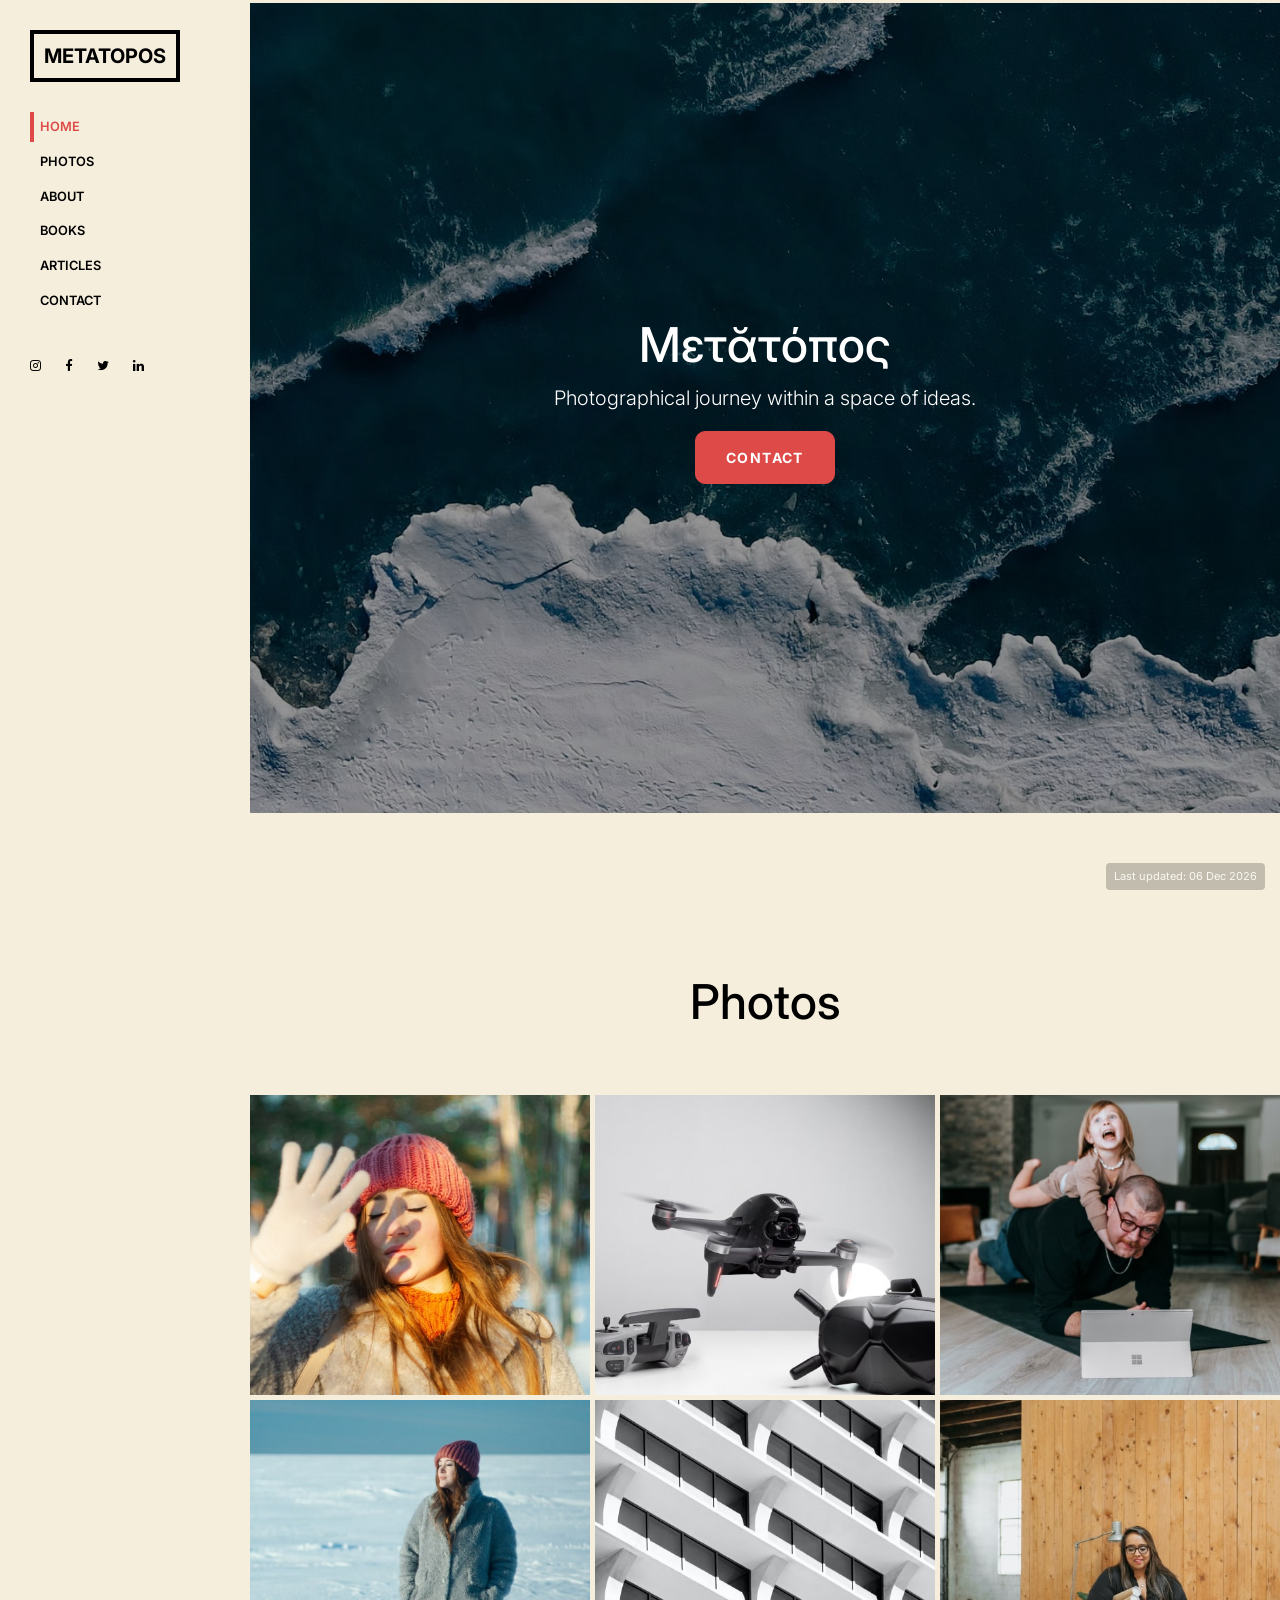
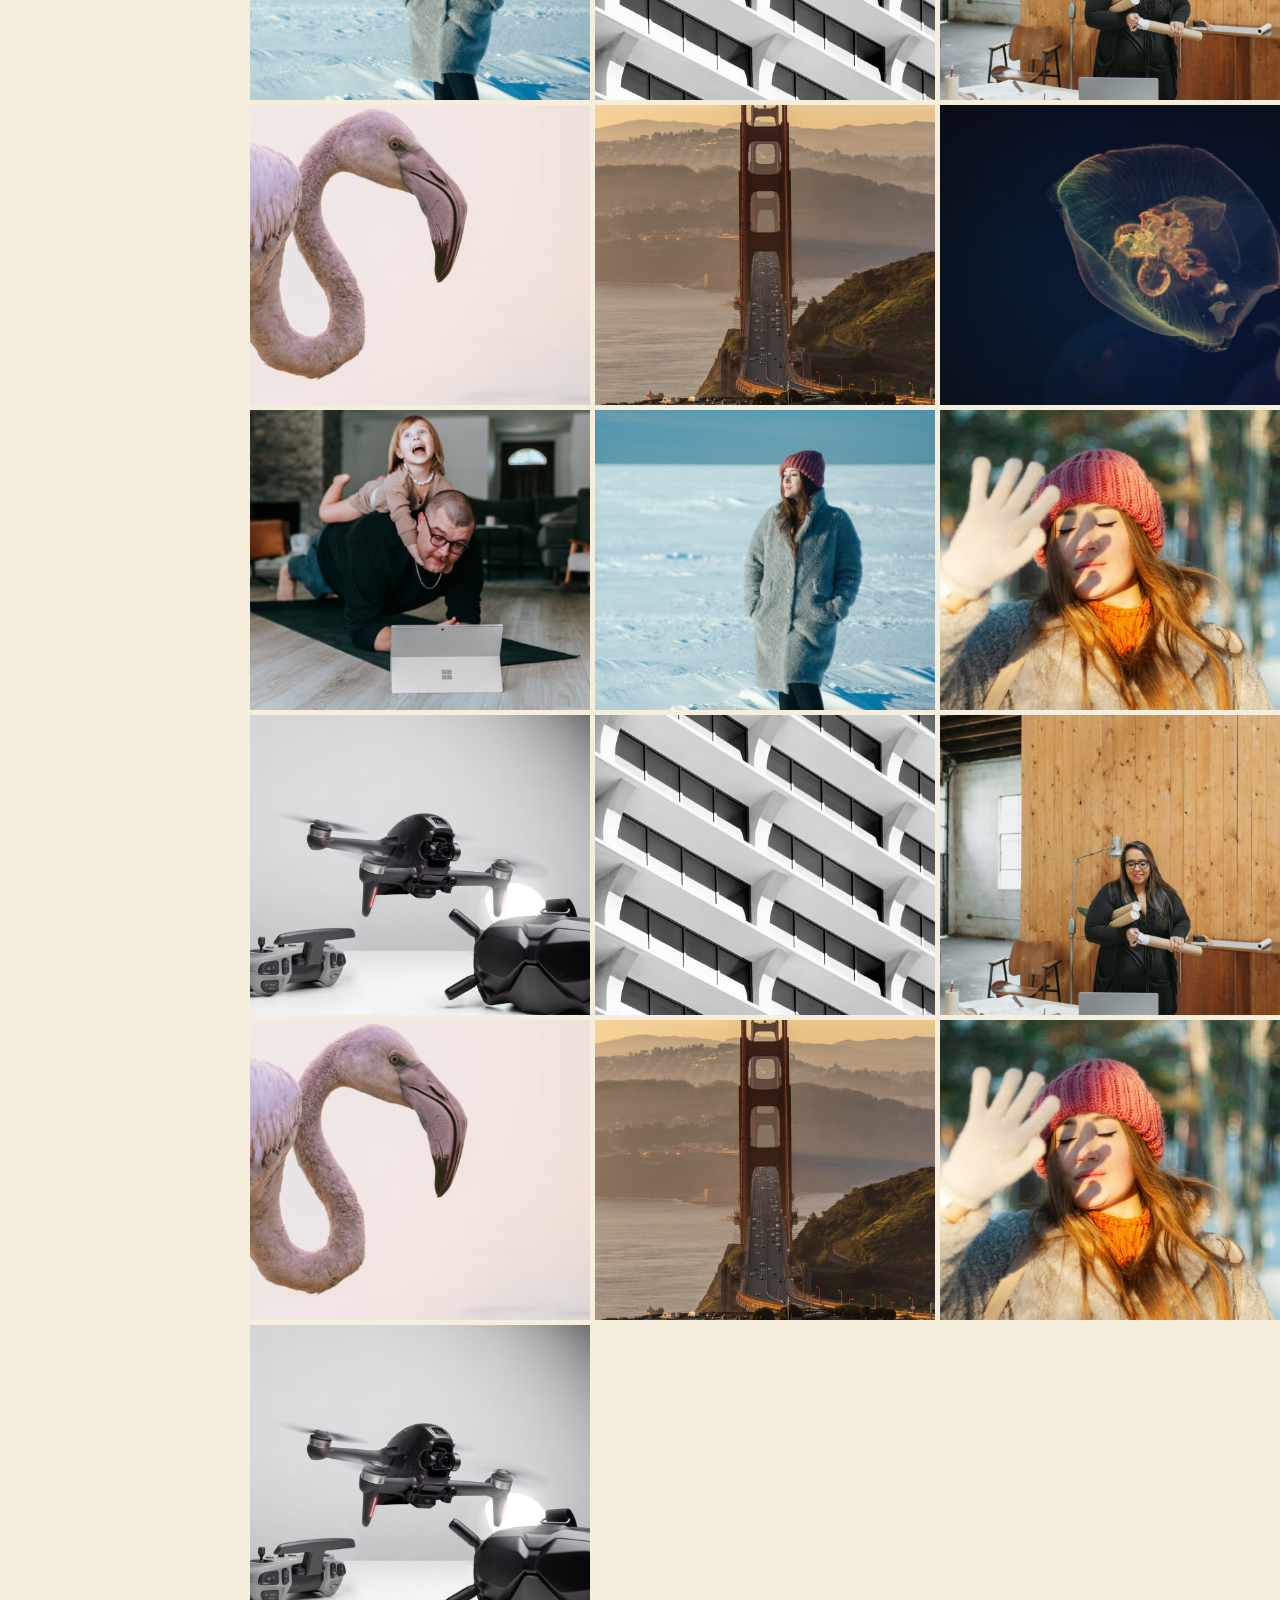
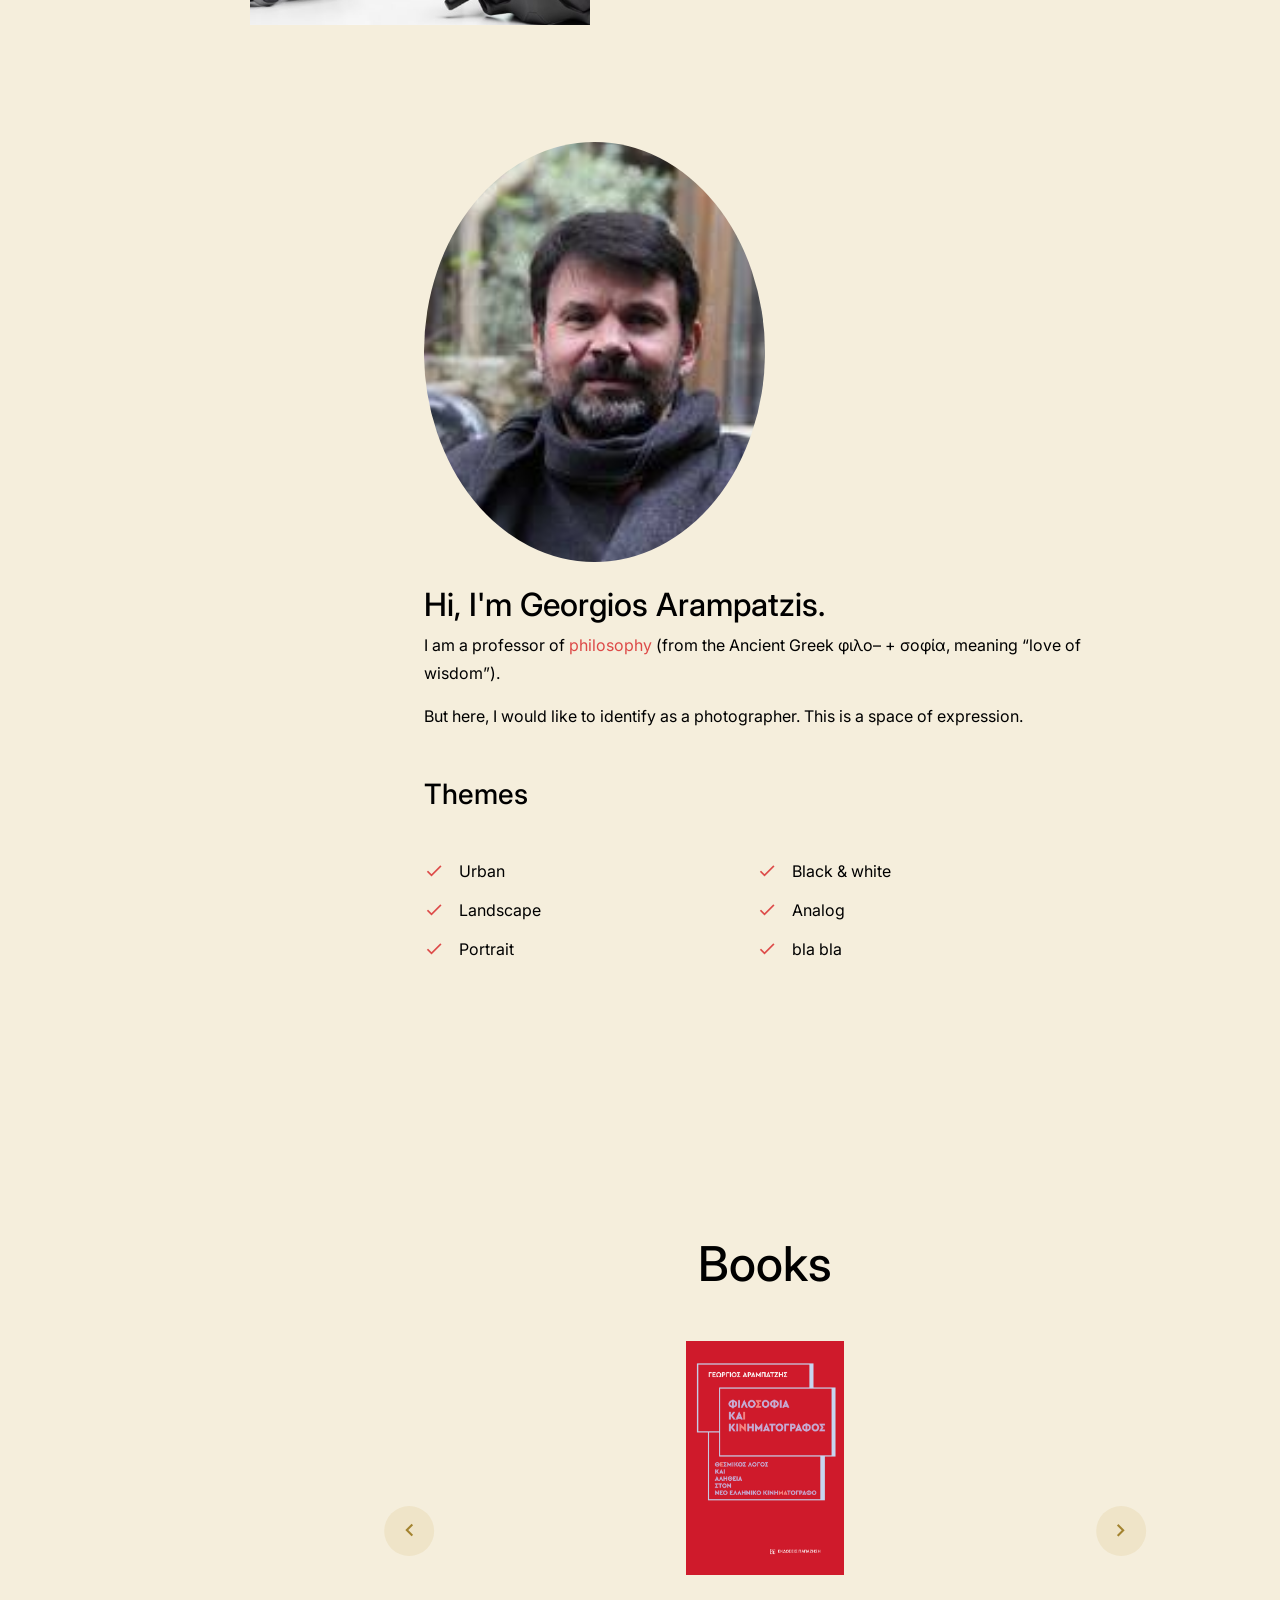
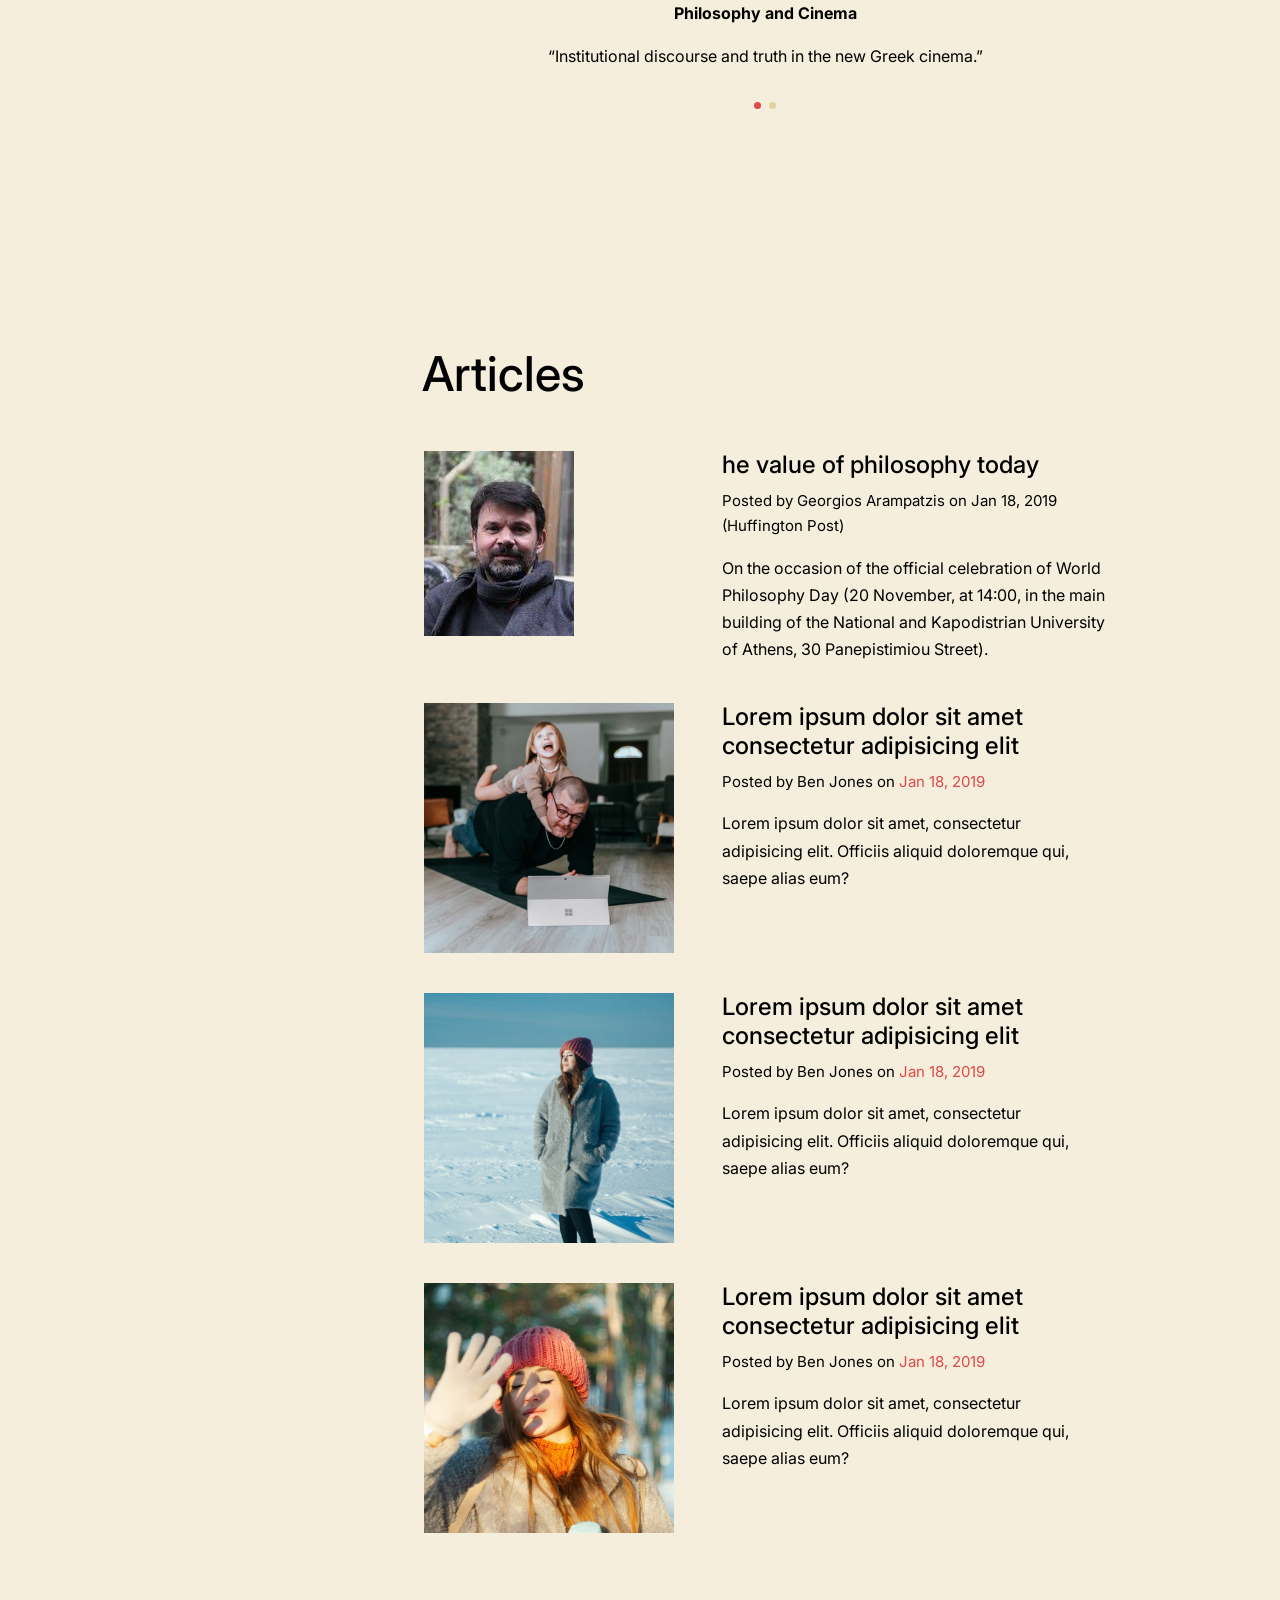
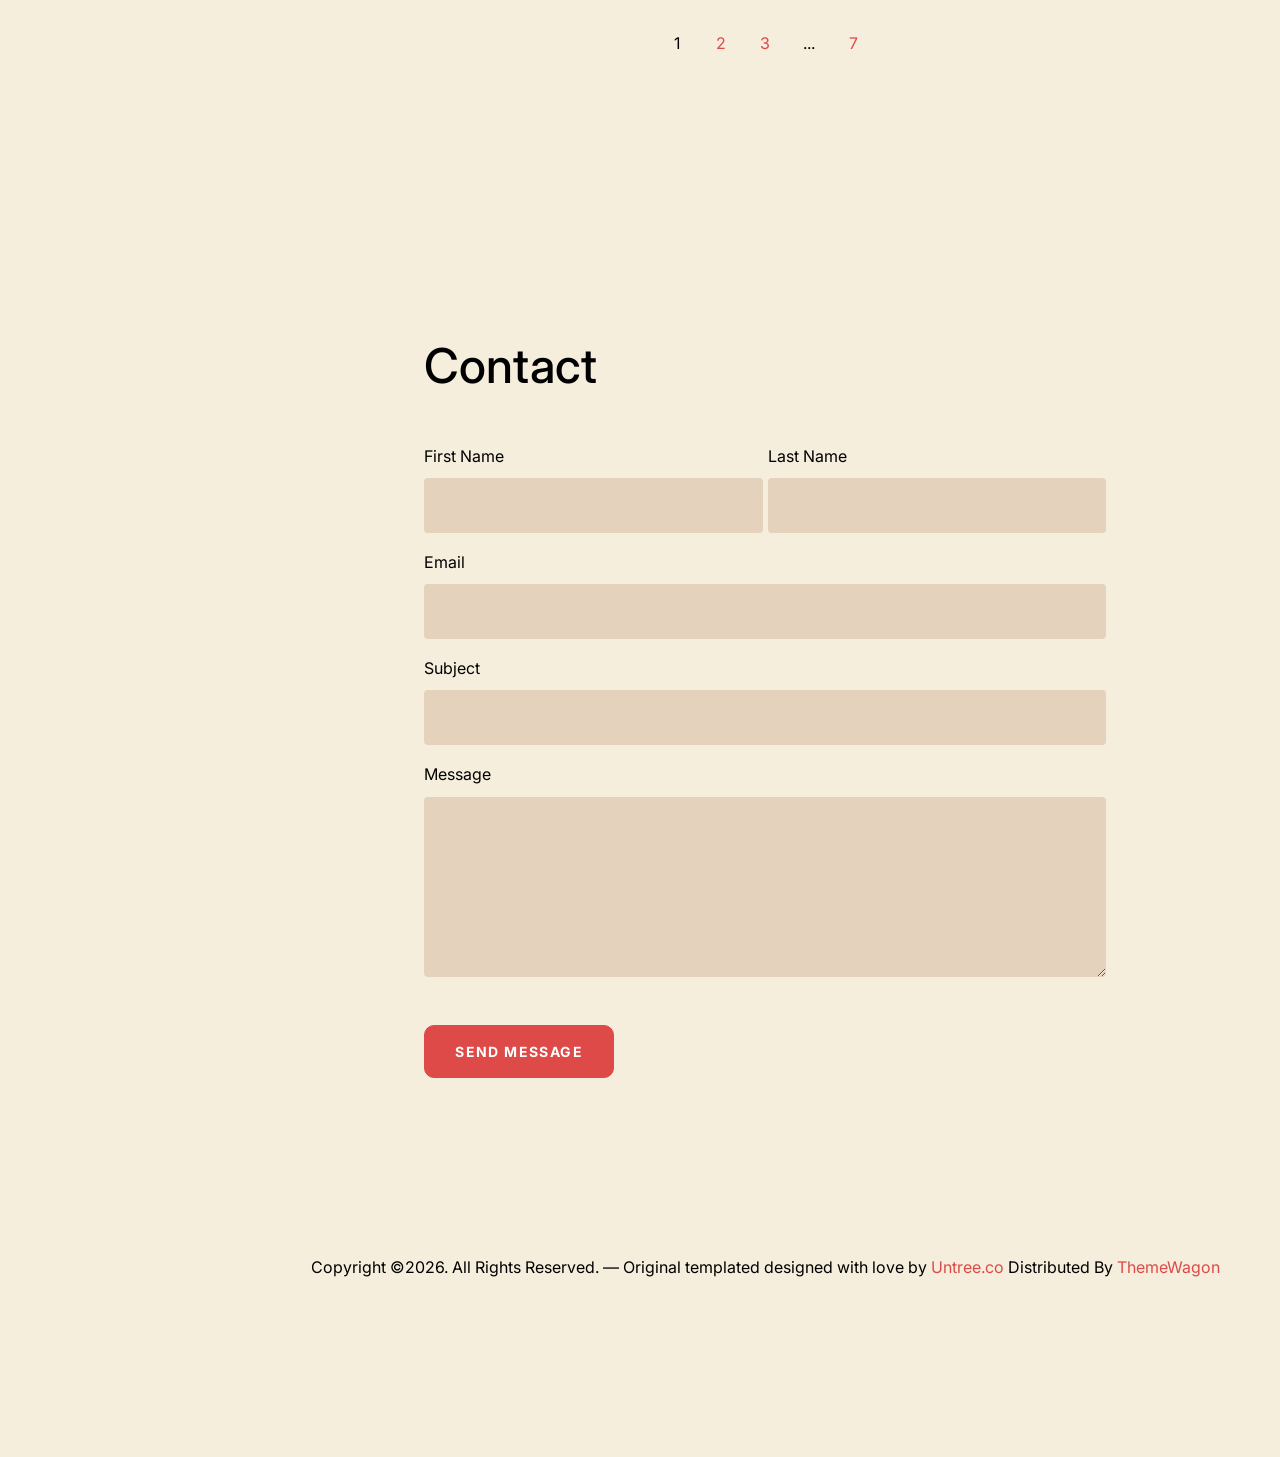
==== commit 4b448635: "COnverting BLogs to Articles. Adding Article" ====
--- a/index.html
+++ b/index.html
@@ -63,7 +63,7 @@
           <li><a href="#section-photos" class="nav-link">Photos</a></li>
           <li><a href="#section-about" class="nav-link">About</a></li>
           <li><a href="#section-books" class="nav-link">Books</a></li>
-          <li><a href="#section-blog" class="nav-link">Blog</a></li>
+          <li><a href="#section-articles" class="nav-link">Articles</a></li>
           <li><a href="#section-contact" class="nav-link">Contact</a></li>
         </ul>
         <ul class="social js-clone-nav">
@@ -74,7 +74,13 @@
               <span class="icon-instagram"></span>
             </a>
           </li>
-          <li><a href="https://www.facebook.com/georgios.arabatzis.334?locale=el_GR"  target="_blank"><span class="icon-facebook"></span></a></li>
+          <li>
+            <a href="https://www.facebook.com/georgios.arabatzis.334?locale=el_GR"
+              target="_blank" 
+              rel="noopener noreferrer">
+              <span class="icon-facebook"></span>
+            </a>
+          </li>
           <li><a href="#"><span class="icon-twitter"></span></a></li>
           <li><a href="#"><span class="icon-linkedin"></span></a></li>
         </ul>
@@ -382,25 +388,25 @@
           </div>
         </section>
 
-        <section class="site-section" id="section-blog">
+        <section class="site-section" id="section-articles">
           <div class="container">
             <div class="row justify-content-center">
               <div class="col-md-8">
                 <div class="row">
-                  <h2 class="heading"  data-aos="fade-up">Blog</h2>
+                  <h2 class="heading"  data-aos="fade-up">Articles</h2>
                   <div class="col-md-12 mb-4" data-aos="fade-up">
-                    <div class="d-md-flex d-block blog-entry align-items-start">
-                      <div class="mr-0 mr-md-5 mb-3 img-wrap"><a href="#"><img src="images/arampatzis_profil.jpg" alt="Image" class="img-fluid mb-0"></a></div>
+                    <div class="d-md-flex d-block articles-entry align-items-start">
+                      <div class="mr-0 mr-md-5 mb-3 img-wrap"><a href="https://www.huffingtonpost.gr/blogs/i-axia-tis-filosofias-simera/?fbclid=IwY2xjawOEvp9leHRuA2FlbQIxMABicmlkETE2aDBUT1FZeXgySzc3S3Jjc3J0YwZhcHBfaWQQMjIyMDM5MTc4ODIwMDg5MgABHk824-ZH8p_Tfe7li8CNsE65P1sWlTxBb-w3ElepvAnCGKfVPJI9vG1sr744_aem_k7LBV9HWz2fZn3H4C8s_KQ"><img src="images/arampatzis_profil.jpg" alt="Image" class="img-fluid mb-0"></a></div>
                       <div>
-                        <h2 class="mt-0 mb-2"><a href="#">Lorem ipsum dolor sit amet consectetur adipisicing elit</a></h2>
-                        <div class="meta mb-3">Posted by Ben Jones on <a href="#">Jan 18, 2019</a></div>
-                        <p>Lorem ipsum dolor sit amet, consectetur adipisicing elit. Officiis aliquid doloremque qui, saepe alias eum?</p>
+                        <h2 class="mt-0 mb-2"><a href="#">he value of philosophy today</a></h2>
+                        <div class="meta mb-3">Posted by Georgios Arampatzis on Jan 18, 2019 (Huffington Post)</div>
+                        <p>On the occasion of the official celebration of World Philosophy Day (20 November, at 14:00, in the main building of the National and Kapodistrian University of Athens, 30 Panepistimiou Street).</p>
                       </div>
                     </div>
                   </div>
 
                   <div class="col-md-12 mb-4" data-aos="fade-up">
-                    <div class="d-md-flex d-block blog-entry align-items-start">
+                    <div class="d-md-flex d-block articles-entry align-items-start">
                       <div class="mr-0 mr-md-5 mb-3 img-wrap"><a href="#"><img src="images/img_2.jpg" alt="Image" class="img-fluid mb-0"></a></div>
                       <div>
                         <h2 class="mt-0 mb-2"><a href="#">Lorem ipsum dolor sit amet consectetur adipisicing elit</a></h2>
@@ -411,7 +417,7 @@
                   </div>
 
                   <div class="col-md-12 mb-4" data-aos="fade-up">
-                    <div class="d-md-flex d-block blog-entry align-items-start">
+                    <div class="d-md-flex d-block articles-entry align-items-start">
                       <div class="mr-0 mr-md-5 mb-3 img-wrap"><a href="#"><img src="images/img_3.jpg" alt="Image" class="img-fluid mb-0"></a></div>
                       <div>
                         <h2 class="mt-0 mb-2"><a href="#">Lorem ipsum dolor sit amet consectetur adipisicing elit</a></h2>
@@ -422,7 +428,7 @@
                   </div>
 
                   <div class="col-md-12 mb-4" data-aos="fade-up">
-                    <div class="d-md-flex d-block blog-entry align-items-start">
+                    <div class="d-md-flex d-block articles-entry align-items-start">
                       <div class="mr-0 mr-md-5 mb-3 img-wrap"><a href="#"><img src="images/img_4.jpg" alt="Image" class="img-fluid mb-0"></a></div>
                       <div>
                         <h2 class="mt-0 mb-2"><a href="#">Lorem ipsum dolor sit amet consectetur adipisicing elit</a></h2>
--- a/css/style.css
+++ b/css/style.css
@@ -790,17 +790,17 @@
     width: auto;
     display: inline; }
 
-.blog-entry .img-wrap {
+.articles-entry .img-wrap {
   -webkit-box-flex: 0;
   -ms-flex: 0 0 250px;
   flex: 0 0 250px; }
 
-.blog-entry h2 {
+.articles-entry h2 {
   font-size: 24px; }
-  .blog-entry h2 a {
+  .articles-entry h2 a {
     color: #000; }
 
-.blog-entry .meta {
+.articles-entry .meta {
   color: #000;
   font-size: 15px; }
 
@@ -981,3 +981,4 @@
   margin: 0 auto;
   display: block;
 }
+
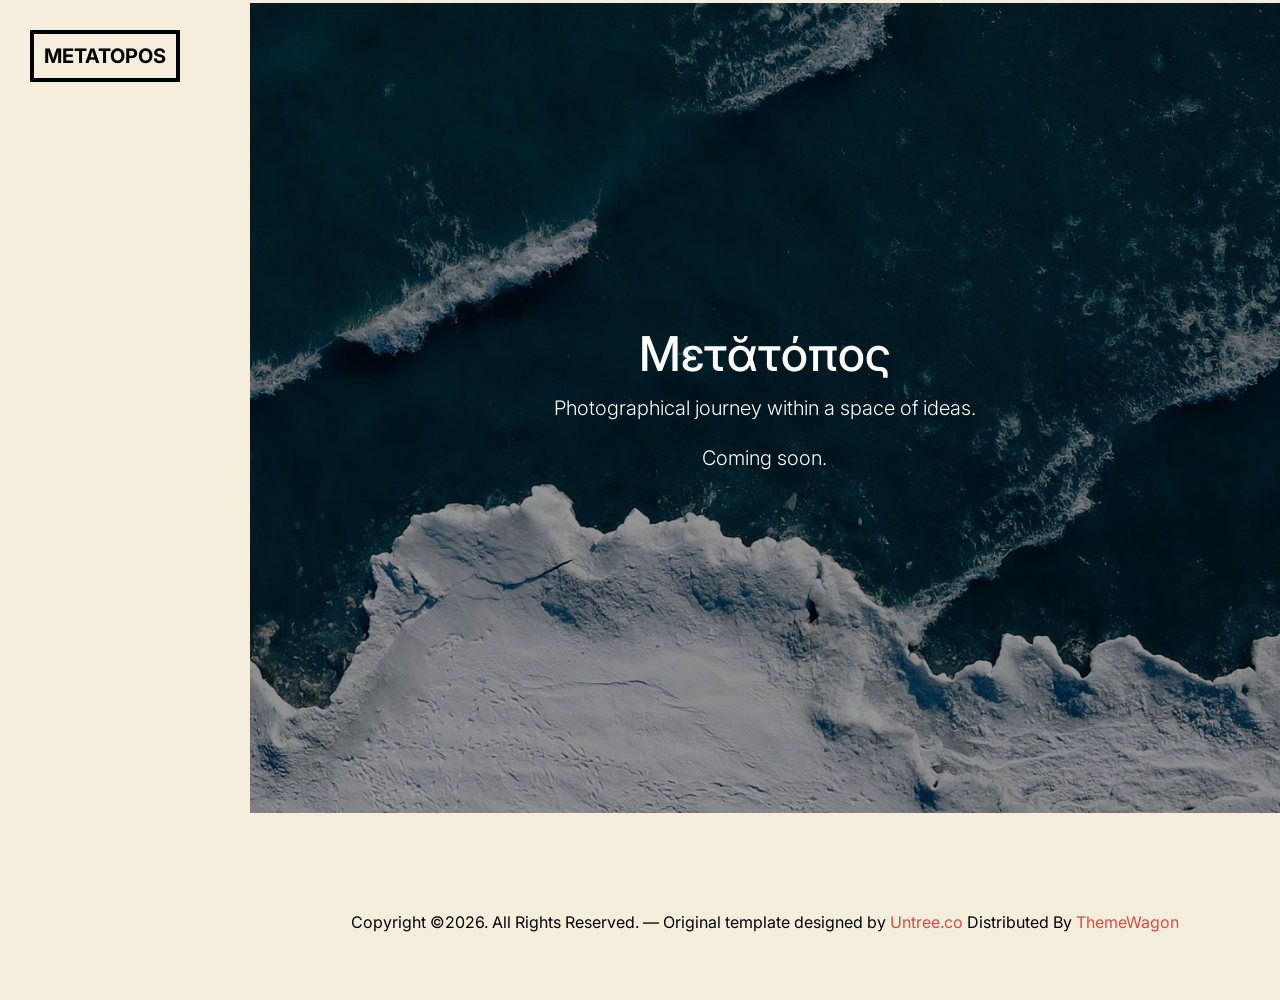
==== commit bf9c4642: "Add coming soon. temporary disable features" ====
--- a/index.html
+++ b/index.html
@@ -1,9 +1,9 @@
-<!-- /*
+<!--
 * Template Name: Snap
 * Template Author: Untree.co
-* Tempalte URI: https://untree.co/
+* Template URI: https://untree.co/
 * License: https://creativecommons.org/licenses/by/3.0/
-*/ -->
+-->
 <!doctype html>
 <html lang="en">
 <head>
@@ -14,33 +14,27 @@
 
   <meta name="description" content="" />
   <meta name="keywords" content="" />
-  
 
-  <link href="https://fonts.googleapis.com/css?family=Inter:300,400,500,600, 700,900|Oswald:400,700" rel="stylesheet">
-
+  <link href="https://fonts.googleapis.com/css?family=Inter:300,400,500,600,700,900|Oswald:400,700" rel="stylesheet">
 
   <link rel="stylesheet" href="fonts/icomoon/style.css">
-
   <link rel="stylesheet" href="css/bootstrap.min.css">
   <link rel="stylesheet" href="css/magnific-popup.css">
   <link rel="stylesheet" href="css/jquery-ui.css">
   <link rel="stylesheet" href="css/owl.carousel.min.css">
   <link rel="stylesheet" href="css/owl.theme.default.min.css">
   <link rel="stylesheet" href="fonts/flaticon/font/flaticon.css">
-
   <link rel="stylesheet" href="css/aos.css">
   <link rel="stylesheet" href="css/fancybox.min.css">
+  <link rel="stylesheet" href="css/style.css">
 
-  <link rel="stylesheet" href="css/style.css">
-  <title>Metatopos &mdash; A photography website</title>
-
-
+  <title>Metatopos &mdash; Coming Soon</title>
 </head>
 <body data-spy="scroll" data-target=".site-navbar-target" data-offset="200">
 
-
   <div class="site-wrap">
 
+    <!-- Mobile menu container (kept but empty) -->
     <div class="site-mobile-menu site-navbar-target">
       <div class="site-mobile-menu-header">
         <div class="site-mobile-menu-close mt-3">
@@ -55,472 +49,85 @@
         <a href="index.html">Metatopos</a>
       </div>
 
-      <div class="d-inline-block d-lg-none ml-md-0 ml-auto py-3" style="position: relative; top: 3px;"><a href="#" class="site-menu-toggle js-menu-toggle "><span class="icon-menu h3"></span></a></div>
+      <!-- Burger removed since δεν έχουμε μενού -->
+      <!--
+      <div class="d-inline-block d-lg-none ml-md-0 ml-auto py-3" style="position: relative; top: 3px;">
+        <a href="#" class="site-menu-toggle js-menu-toggle ">
+          <span class="icon-menu h3"></span>
+        </a>
+      </div>
+      -->
 
       <div class="main-menu">
+        <!-- Tabs hidden (no nav items) -->
+        <!--
         <ul class="js-clone-nav">
           <li><a href="#section-home" class="nav-link">Home</a></li>
-          <li><a href="#section-photos" class="nav-link">Photos</a></li>
-          <li><a href="#section-about" class="nav-link">About</a></li>
-          <li><a href="#section-books" class="nav-link">Books</a></li>
-          <li><a href="#section-articles" class="nav-link">Articles</a></li>
-          <li><a href="#section-contact" class="nav-link">Contact</a></li>
         </ul>
+        -->
+
+        <!-- Social icons hidden -->
+        <!--
         <ul class="social js-clone-nav">
-          <li>
-            <a href="https://www.instagram.com/georgios.arabatzis/" 
-              target="_blank" 
-              rel="noopener noreferrer">
-              <span class="icon-instagram"></span>
-            </a>
-          </li>
-          <li>
-            <a href="https://www.facebook.com/georgios.arabatzis.334?locale=el_GR"
-              target="_blank" 
-              rel="noopener noreferrer">
-              <span class="icon-facebook"></span>
-            </a>
-          </li>
-          <li><a href="#"><span class="icon-twitter"></span></a></li>
-          <li><a href="#"><span class="icon-linkedin"></span></a></li>
+          ...
         </ul>
+        -->
       </div>
-    </header> 
+    </header>
+
     <main class="main-content">
 
-    <section class="site-section-hero bg-image mb-5" style="background-image: url('images/hero-min.jpg');" data-stellar-background-ratio="0.5" id="section-home">
-      <div class="row justify-content-center align-items-center">
-        <div class="col-md-7 text-center">
+      <!-- HERO: ίδια εικόνα, ίδιο title/subtitle + Coming Soon -->
+      <section class="site-section-hero bg-image mb-5"
+               style="background-image: url('images/hero-min.jpg');"
+               data-stellar-background-ratio="0.5"
+               id="section-home">
+        <div class="row justify-content-center align-items-center">
+          <div class="col-md-7 text-center">
 
-          <h1 class="heading text-white" data-aos="fade-up">
-            Μετᾰτόπος
-          </h1>
+            <h1 class="heading text-white" data-aos="fade-up">
+              Μετᾰτόπος
+            </h1>
 
-          <!-- NEW SENTENCE UNDER TITLE -->
-          <p class="text-white lead" data-aos="fade-up" data-aos-delay="50">
-            Photographical journey within a space of ideas.
+            <!-- ίδιος υπότιτλος -->
+            <p class="text-white lead" data-aos="fade-up" data-aos-delay="50">
+              Photographical journey within a space of ideas.
+            </p>
+
+            <!-- νέο: Coming soon -->
+            <p class="text-white lead" data-aos="fade-up" data-aos-delay="150">
+              Coming soon.
+            </p>
+
+            <!-- κουμπί Contact κρυμμένο -->
+            <!--
+            <p class="mt-20" data-aos="fade-up" data-aos-delay="150">
+              <a href="#section-contact" class="btn btn-primary btn-md smoothscroll">Contact</a>
+            </p>
+            -->
+
+          </div>
+        </div>
+      </section>
+
+      <!-- όλα τα υπόλοιπα sections (photos, about, books, articles, contact) αφαιρέθηκαν -->
+
+      <div class="row justify-content-center">
+        <div class="col-md-12 text-center py-5">
+          <p>
+            Copyright &copy;<script>document.write(new Date().getFullYear());</script>.
+            All Rights Reserved. &mdash; Original template designed by
+            <a href="https://untree.co">Untree.co</a> Distributed By
+            <a href="https://themewagon.com">ThemeWagon</a>
           </p>
-
-          <!-- CONTACT BUTTON MOVED FURTHER DOWN BY ADDING mt-5 -->
-          <p class="mt-20" data-aos="fade-up" data-aos-delay="150">
-            <a href="#section-contact" class="btn btn-primary btn-md smoothscroll">Contact</a>
-          </p>
-
         </div>
       </div>
-    </section>
 
-
-    <!-- bottom-right last updated -->
-    <div class="template-credit">
-      <span id="last-modified"></span>
-    </div>
-
-    <script>
-      // Show the real last modification date of the page
-      const modified = new Date(document.lastModified);
-      const formatted = modified.toLocaleDateString("en-GB", {
-        day: "2-digit",
-        month: "short",
-        year: "numeric"
-      });
-      document.getElementById("last-modified").textContent = "Last updated: " + formatted;
-    </script>
-
-
-      <div class="container-fluid site-section">
-
-
-        <div class="row mb-3">
-          <div class="col-12 text-center">
-            <h2 class="heading">Photos</h2>
-          </div>
-        </div>
-
-        <section class="row align-items-stretch photos" id="section-photos">
-          <div class="col-12">
-            <div class="row align-items-stretch">
-
-              <div class="col-6 col-md-6 col-lg-4" data-aos="fade-up">
-                <a href="images/img_4.jpg" class="d-block photo-item" data-fancybox="gallery">
-                  <img src="images/img_4.jpg" alt="Image" class="img-fluid mb-0">
-                  <div class="photo-text-more">
-                    <span class="icon icon-eye"></span>
-                  </div>
-                </a>
-              </div>
-              <div class="col-6 col-md-6 col-lg-4" data-aos="fade-up" data-aos-delay="100">
-                <a href="images/img_5.jpg" class="d-block photo-item" data-fancybox="gallery">
-                  <img src="images/img_5.jpg" alt="Image" class="img-fluid mb-0">
-                  <div class="photo-text-more">
-                    <span class="icon icon-eye"></span>
-                  </div>
-                </a>
-              </div>
-
-              <div class="col-6 col-md-6 col-lg-4" data-aos="fade-up">
-                <a href="images/img_2.jpg" class="d-block photo-item" data-fancybox="gallery">
-                  <img src="images/img_2.jpg" alt="Image" class="img-fluid mb-0">
-                  <div class="photo-text-more">
-                    <span class="icon icon-eye"></span>
-                  </div>
-                </a>
-              </div>
-              <div class="col-6 col-md-6 col-lg-4" data-aos="fade-up" data-aos-delay="100">
-                <a href="images/img_3.jpg" class="d-block photo-item" data-fancybox="gallery">
-                  <img src="images/img_3.jpg" alt="Image" class="img-fluid mb-0">
-                  <div class="photo-text-more">
-                    <span class="icon icon-eye"></span>
-                  </div>
-                </a>
-              </div>
-              <div class="col-6 col-md-6 col-lg-4" data-aos="fade-up" data-aos-delay="200">
-                <a href="images/img_6.jpg" class="d-block photo-item" data-fancybox="gallery">
-                  <img src="images/img_6.jpg" alt="Image" class="img-fluid mb-0">
-                  <div class="photo-text-more">
-                    <span class="icon icon-eye"></span>
-                  </div>
-                </a>
-              </div>
-
-              <div class="col-6 col-md-6 col-lg-4" data-aos="fade-up">
-                <a href="images/img_7.jpg" class="d-block photo-item" data-fancybox="gallery">
-                  <img src="images/img_7.jpg" alt="Image" class="img-fluid mb-0">
-                  <div class="photo-text-more">
-                    <span class="icon icon-eye"></span>
-                  </div>
-                </a>
-              </div>
-              <div class="col-6 col-md-6 col-lg-4" data-aos="fade-up" data-aos-delay="100">
-                <a href="images/img_8.jpg" class="d-block photo-item" data-fancybox="gallery">
-                  <img src="images/img_8.jpg" alt="Image" class="img-fluid mb-0">
-                  <div class="photo-text-more">
-                    <span class="icon icon-eye"></span>
-                  </div>
-                </a>
-              </div>
-              <div class="col-6 col-md-6 col-lg-4" data-aos="fade-up" data-aos-delay="200">
-                <a href="images/img_9.jpg" class="d-block photo-item" data-fancybox="gallery">
-                  <img src="images/img_9.jpg" alt="Image" class="img-fluid mb-0">
-                  <div class="photo-text-more">
-                    <span class="icon icon-eye"></span>
-                  </div>
-                </a>
-              </div>
-
-
-              <div class="col-6 col-md-6 col-lg-4" data-aos="fade-up">
-                <a href="images/img_10.jpg" class="d-block photo-item" data-fancybox="gallery">
-                  <img src="images/img_10.jpg" alt="Image" class="img-fluid mb-0">
-                  <div class="photo-text-more">
-                    <span class="icon icon-eye"></span>
-                  </div>
-                </a>
-              </div>
-              <div class="col-6 col-md-6 col-lg-4" data-aos="fade-up" data-aos-delay="200">
-                <a href="images/img_2.jpg" class="d-block photo-item" data-fancybox="gallery">
-                  <img src="images/img_2.jpg" alt="Image" class="img-fluid mb-0">
-                  <div class="photo-text-more">
-                    <span class="icon icon-eye"></span>
-                  </div>
-                </a>
-              </div>
-
-              <div class="col-6 col-md-6 col-lg-4" data-aos="fade-up">
-                <a href="images/img_3.jpg" class="d-block photo-item" data-fancybox="gallery">
-                  <img src="images/img_3.jpg" alt="Image" class="img-fluid mb-0">
-                  <div class="photo-text-more">
-                    <span class="icon icon-eye"></span>
-                  </div>
-                </a>
-              </div>
-              <div class="col-6 col-md-6 col-lg-4" data-aos="fade-up" data-aos-delay="100">
-                <a href="images/img_4.jpg" class="d-block photo-item" data-fancybox="gallery">
-                  <img src="images/img_4.jpg" alt="Image" class="img-fluid mb-0">
-                  <div class="photo-text-more">
-                    <span class="icon icon-eye"></span>
-                  </div>
-                </a>
-              </div>
-              <div class="col-6 col-md-6 col-lg-4" data-aos="fade-up" data-aos-delay="200">
-                <a href="images/img_5.jpg" class="d-block photo-item" data-fancybox="gallery">
-                  <img src="images/img_5.jpg" alt="Image" class="img-fluid mb-0">
-                  <div class="photo-text-more">
-                    <span class="icon icon-eye"></span>
-                  </div>
-                </a>
-              </div>
-
-              <div class="col-6 col-md-6 col-lg-4" data-aos="fade-up">
-                <a href="images/img_6.jpg" class="d-block photo-item" data-fancybox="gallery">
-                  <img src="images/img_6.jpg" alt="Image" class="img-fluid mb-0">
-                  <div class="photo-text-more">
-                    <span class="icon icon-eye"></span>
-                  </div>
-                </a>
-              </div>
-              <div class="col-6 col-md-6 col-lg-4" data-aos="fade-up" data-aos-delay="100">
-                <a href="images/img_7.jpg" class="d-block photo-item" data-fancybox="gallery">
-                  <img src="images/img_7.jpg" alt="Image" class="img-fluid mb-0">
-                  <div class="photo-text-more">
-                    <span class="icon icon-eye"></span>
-                  </div>
-                </a>
-              </div>
-              <div class="col-6 col-md-6 col-lg-4" data-aos="fade-up" data-aos-delay="200">
-                <a href="images/img_8.jpg" class="d-block photo-item" data-fancybox="gallery">
-                  <img src="images/img_8.jpg" alt="Image" class="img-fluid mb-0">
-                  <div class="photo-text-more">
-                    <span class="icon icon-eye"></span>
-                  </div>
-                </a>
-              </div>
-
-              <div class="col-6 col-md-6 col-lg-4" data-aos="fade-up" data-aos-delay="100">
-                <a href="images/img_9.jpg" class="d-block photo-item" data-fancybox="gallery">
-                  <img src="images/img_9.jpg" alt="Image" class="img-fluid mb-0">
-                  <div class="photo-text-more">
-                    <span class="icon icon-eye"></span>
-                  </div>
-                </a>
-              </div>
-              <div class="col-6 col-md-6 col-lg-4" data-aos="fade-up" data-aos-delay="100">
-                <a href="images/img_4.jpg" class="d-block photo-item" data-fancybox="gallery">
-                  <img src="images/img_4.jpg" alt="Image" class="img-fluid mb-0">
-                  <div class="photo-text-more">
-                    <span class="icon icon-eye"></span>
-                  </div>
-                </a>
-              </div>
-              <div class="col-6 col-md-6 col-lg-4" data-aos="fade-up" data-aos-delay="200">
-                <a href="images/img_5.jpg" class="d-block photo-item" data-fancybox="gallery">
-                  <img src="images/img_5.jpg" alt="Image" class="img-fluid mb-0">
-                  <div class="photo-text-more">
-                    <span class="icon icon-eye"></span>
-                  </div>
-                </a>
-              </div>
-
-
-
-            </div>
-
-          </div>
-        </section> <!-- #section-photos -->
-
-        <section class="site-section" id="section-about">
-          <div class="container">
-            <div class="row justify-content-center">
-
-              <div class="col-md-8">
-
-                <!-- <h2 class="heading">About</h2> -->
-
-                <img src="images/arampatzis_profil.jpg" alt="Image" class="img-fluid mb-4 w-50 rounded-circle">
-
-                <div data-aos="fade-up"  data-aos-delay="100">
-                  <h2 class="">Hi, I'm Georgios Arampatzis.</h2>
-                  <p>I am a professor of <a href="https://en.wikipedia.org/wiki/Philosophy">philosophy</a> (from the Ancient Greek φιλο– + σοφία, meaning “love of wisdom”).</p>
-                  <p>But here, I would like to identify as a photographer. This is a space of expression.</p>
-                  <h3 class=" mt-5">Themes</h3>
-                  
-                  <div class="d-block d-md-flex mt-5">
-                    <div class="mr-md-auto mr-2">
-                      <ul class="ul-check list-unstyled primary">
-                        <li>Urban</li>
-                        <li>Landscape</li>
-                        <li>Portrait</li>
-                      </ul>
-                    </div>
-                    <div class="mr-md-auto">
-                      <ul class="ul-check list-unstyled primary">
-                        <li>Black & white</li>
-                        <li>Analog</li>
-                        <li>bla bla</li>
-                      </ul>
-                    </div>
-
-                  </div>
-                </div>
-              </div>
-            </div>
-          </div>
-        </section>
-
-        <section class="site-section" id="section-books">
-          <div class="container">
-            <div class="row justify-content-center">
-              <div class="col-md-8 text-center">
-                <h2 class="heading">Books</h2>
-
-                <div class="row justify-content-center">
-                  <div class="col-md-12">
-
-                    <div class="owl-carousel slide-one-item home-slider">
-
-                      <div class="testimony text-center px-md-4">
-                        <figure class="mx-auto d-inline-block">
-                          <img src="images/book_phil_cine_arampatzis.jpg" alt="Free Template by Untree.co" class="mx-auto img-fluid w-25">
-                        </figure>
-                        <p class="text-black"><strong>Philosophy and Cinema</strong></p>
-                        <blockquote>
-                          <p>&ldquo;Institutional discourse and truth in the new Greek cinema.&rdquo;</p>
-                        </blockquote>
-                      </div>
-
-                      <div class="testimony text-center px-md-4">
-                        <figure class="mx-auto d-inline-block">
-                          <img src="images/book_byzantine_phil_arampatzis.jpg" alt="Free Template by Untree.co" class="mx-auto img-fluid w-25">
-                        </figure>
-                        <p class="text-black"><strong>On the epistemic field of Byzantine Philosophy.</strong></p>
-                        <blockquote>
-                          <p>&ldquo;The difficulties of the self-institution of Byzantine philosophy as a value-neutral scientific discipline...&rdquo;</p>
-                        </blockquote>
-                      </div>
-
-
-                    </div>
-
-                  </div>
-                </div>
-              </div>
-            </div>
-          </div>
-        </section>
-
-        <section class="site-section" id="section-articles">
-          <div class="container">
-            <div class="row justify-content-center">
-              <div class="col-md-8">
-                <div class="row">
-                  <h2 class="heading"  data-aos="fade-up">Articles</h2>
-                  <div class="col-md-12 mb-4" data-aos="fade-up">
-                    <div class="d-md-flex d-block articles-entry align-items-start">
-                      <div class="mr-0 mr-md-5 mb-3 img-wrap"><a href="https://www.huffingtonpost.gr/blogs/i-axia-tis-filosofias-simera/?fbclid=IwY2xjawOEvp9leHRuA2FlbQIxMABicmlkETE2aDBUT1FZeXgySzc3S3Jjc3J0YwZhcHBfaWQQMjIyMDM5MTc4ODIwMDg5MgABHk824-ZH8p_Tfe7li8CNsE65P1sWlTxBb-w3ElepvAnCGKfVPJI9vG1sr744_aem_k7LBV9HWz2fZn3H4C8s_KQ"><img src="images/arampatzis_profil.jpg" alt="Image" class="img-fluid mb-0"></a></div>
-                      <div>
-                        <h2 class="mt-0 mb-2"><a href="#">he value of philosophy today</a></h2>
-                        <div class="meta mb-3">Posted by Georgios Arampatzis on Jan 18, 2019 (Huffington Post)</div>
-                        <p>On the occasion of the official celebration of World Philosophy Day (20 November, at 14:00, in the main building of the National and Kapodistrian University of Athens, 30 Panepistimiou Street).</p>
-                      </div>
-                    </div>
-                  </div>
-
-                  <div class="col-md-12 mb-4" data-aos="fade-up">
-                    <div class="d-md-flex d-block articles-entry align-items-start">
-                      <div class="mr-0 mr-md-5 mb-3 img-wrap"><a href="#"><img src="images/img_2.jpg" alt="Image" class="img-fluid mb-0"></a></div>
-                      <div>
-                        <h2 class="mt-0 mb-2"><a href="#">Lorem ipsum dolor sit amet consectetur adipisicing elit</a></h2>
-                        <div class="meta mb-3">Posted by Ben Jones on <a href="#">Jan 18, 2019</a></div>
-                        <p>Lorem ipsum dolor sit amet, consectetur adipisicing elit. Officiis aliquid doloremque qui, saepe alias eum?</p>
-                      </div>
-                    </div>
-                  </div>
-
-                  <div class="col-md-12 mb-4" data-aos="fade-up">
-                    <div class="d-md-flex d-block articles-entry align-items-start">
-                      <div class="mr-0 mr-md-5 mb-3 img-wrap"><a href="#"><img src="images/img_3.jpg" alt="Image" class="img-fluid mb-0"></a></div>
-                      <div>
-                        <h2 class="mt-0 mb-2"><a href="#">Lorem ipsum dolor sit amet consectetur adipisicing elit</a></h2>
-                        <div class="meta mb-3">Posted by Ben Jones on <a href="#">Jan 18, 2019</a></div>
-                        <p>Lorem ipsum dolor sit amet, consectetur adipisicing elit. Officiis aliquid doloremque qui, saepe alias eum?</p>
-                      </div>
-                    </div>
-                  </div>
-
-                  <div class="col-md-12 mb-4" data-aos="fade-up">
-                    <div class="d-md-flex d-block articles-entry align-items-start">
-                      <div class="mr-0 mr-md-5 mb-3 img-wrap"><a href="#"><img src="images/img_4.jpg" alt="Image" class="img-fluid mb-0"></a></div>
-                      <div>
-                        <h2 class="mt-0 mb-2"><a href="#">Lorem ipsum dolor sit amet consectetur adipisicing elit</a></h2>
-                        <div class="meta mb-3">Posted by Ben Jones on <a href="#">Jan 18, 2019</a></div>
-                        <p>Lorem ipsum dolor sit amet, consectetur adipisicing elit. Officiis aliquid doloremque qui, saepe alias eum?</p>
-                      </div>
-                    </div>
-                  </div>  
-
-                  <div class="col-12 text-center">
-                    <div class="custom-pagination">
-                      <span>1</span>
-                      <a href="#">2</a>
-                      <a href="#">3</a>
-                      <span>...</span>
-                      <a href="#">7</a>
-                    </div>
-                  </div>
-                </div>
-              </div>
-            </div>
-          </div>
-        </section>
-
-        <section class="site-section" id="section-contact">
-          <div class="container">
-            <div class="row justify-content-center">
-              <div class="col-md-8">
-                <h2 class=" mb-5 heading">Contact</h2>
-
-                <form action="#">
-
-
-
-                  <div class="row form-group">
-                    <div class="col-md-6 mb-3 mb-md-0">
-                      <label class="" for="fname">First Name</label>
-                      <input type="text" id="fname" class="form-control">
-                    </div>
-                    <div class="col-md-6">
-                      <label class="" for="lname">Last Name</label>
-                      <input type="text" id="lname" class="form-control">
-                    </div>
-                  </div>
-
-                  <div class="row form-group">
-
-                    <div class="col-md-12">
-                      <label class="" for="email">Email</label> 
-                      <input type="email" id="email" class="form-control">
-                    </div>
-                  </div>
-
-                  <div class="row form-group">
-
-                    <div class="col-md-12">
-                      <label class="" for="subject">Subject</label> 
-                      <input type="subject" id="subject" class="form-control">
-                    </div>
-                  </div>
-
-                  <div class="row form-group mb-5">
-                    <div class="col-md-12">
-                      <label class="" for="message">Message</label> 
-                      <textarea name="message" id="message" cols="30" rows="7" class="form-control"></textarea>
-                    </div>
-                  </div>
-
-                  <div class="row form-group">
-                    <div class="col-md-12">
-                      <input type="submit" value="Send Message" class="btn btn-primary btn-md">
-                    </div>
-                  </div>
-
-
-                </form>
-              </div>
-            </div>
-          </div>
-        </section>
-
-        <div class="row justify-content-center">
-          <div class="col-md-12 text-center py-5">
-            <p>Copyright &copy;<script>document.write(new Date().getFullYear());</script>. All Rights Reserved. &mdash; Original templated designed with love by <a href="https://untree.co">Untree.co</a> Distributed By <a href="https://themewagon.com">ThemeWagon</a><!-- License information: https://untree.co/license/ -->
-            </p>
-          </div>
-        </div>
-      </div>
     </main>
 
   </div> <!-- .site-wrap -->
 
+  <!-- Scripts (μπορείς να αφαιρέσεις όσα δεν χρειάζεσαι, αλλά έτσι δουλεύουν όλα όπως πριν) -->
   <script src="js/jquery-3.3.1.min.js"></script>
   <script src="js/jquery-migrate-3.0.1.min.js"></script>
   <script src="js/jquery.easing.1.3.js"></script>
@@ -533,12 +140,8 @@
   <script src="js/jquery.magnific-popup.min.js"></script>
   <script src="js/aos.js"></script>
   <script src="js/lozad.min.js"></script>
-  
-
   <script src="js/jquery.fancybox.min.js"></script>
-
   <script src="js/main.js"></script>
 
-  <!-- Global site tag (gtag.js) - Google Analytics -->
-  </body>
+</body>
 </html>
